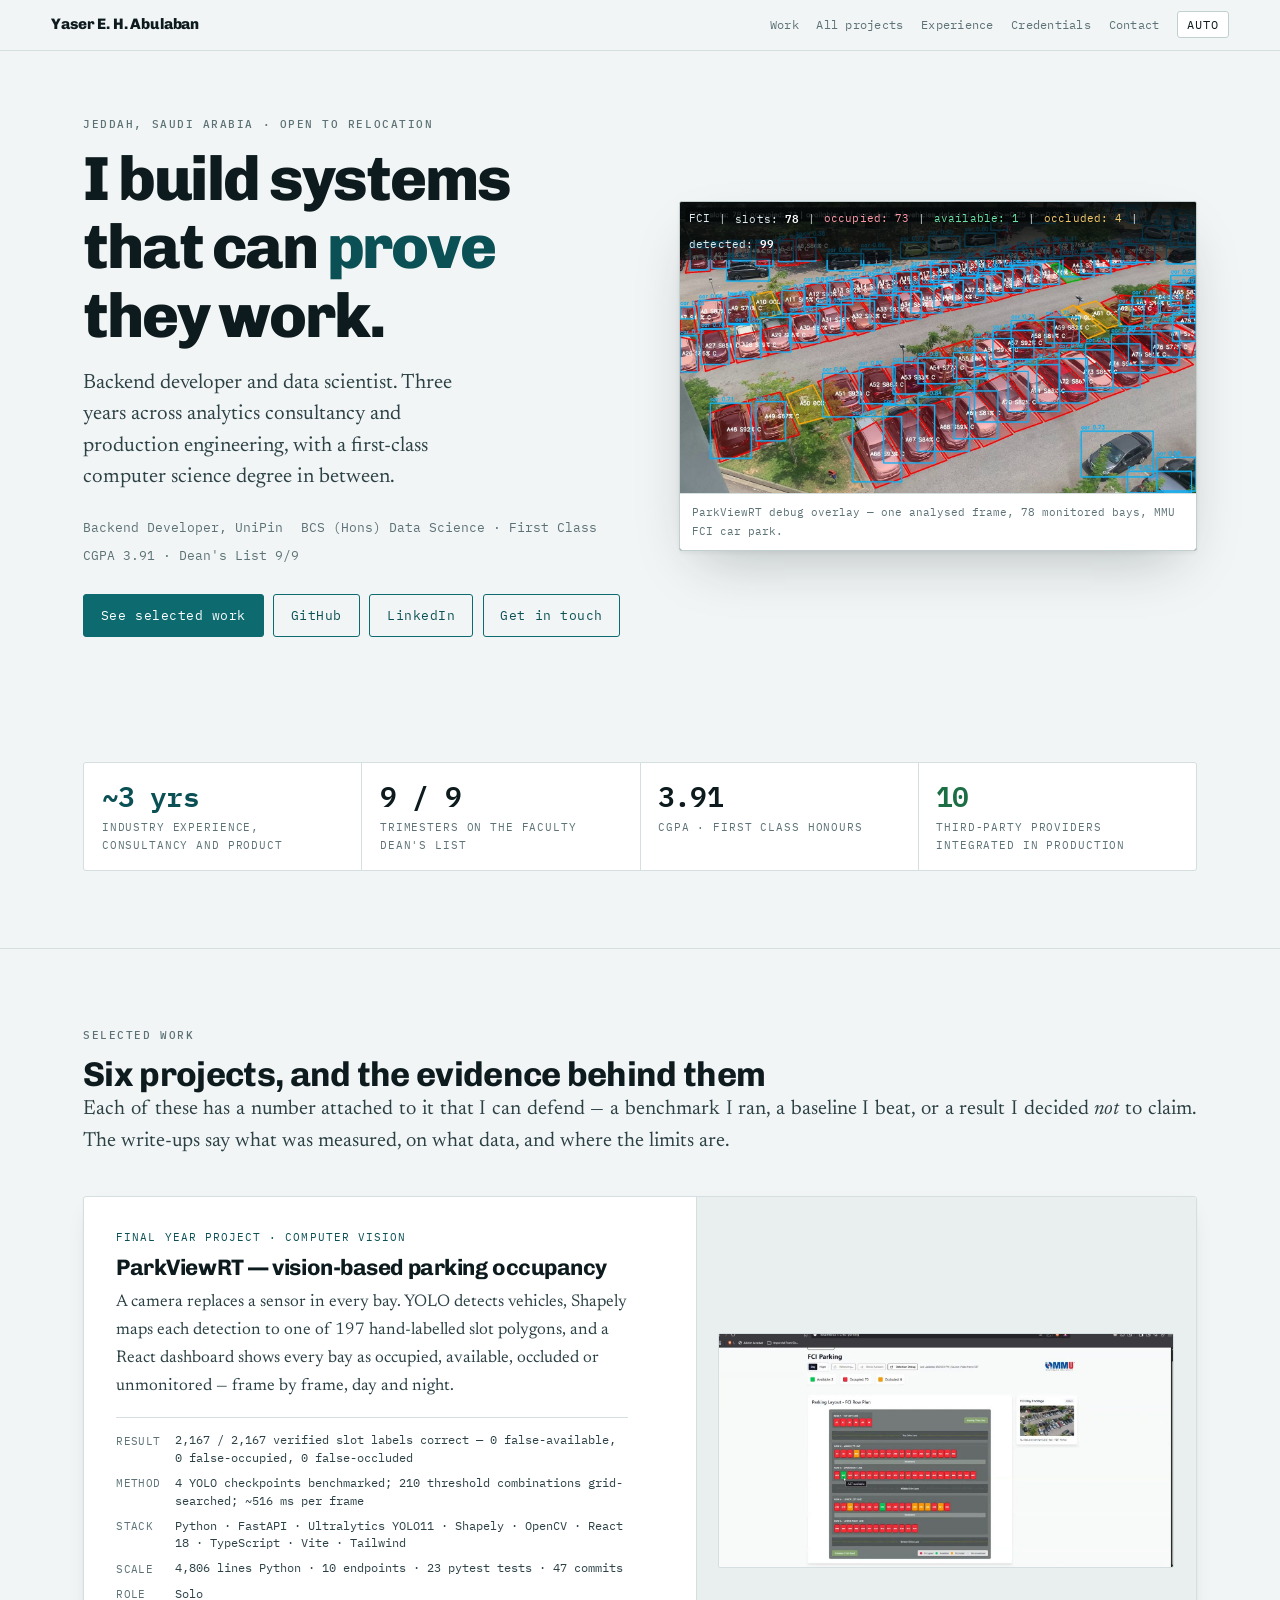
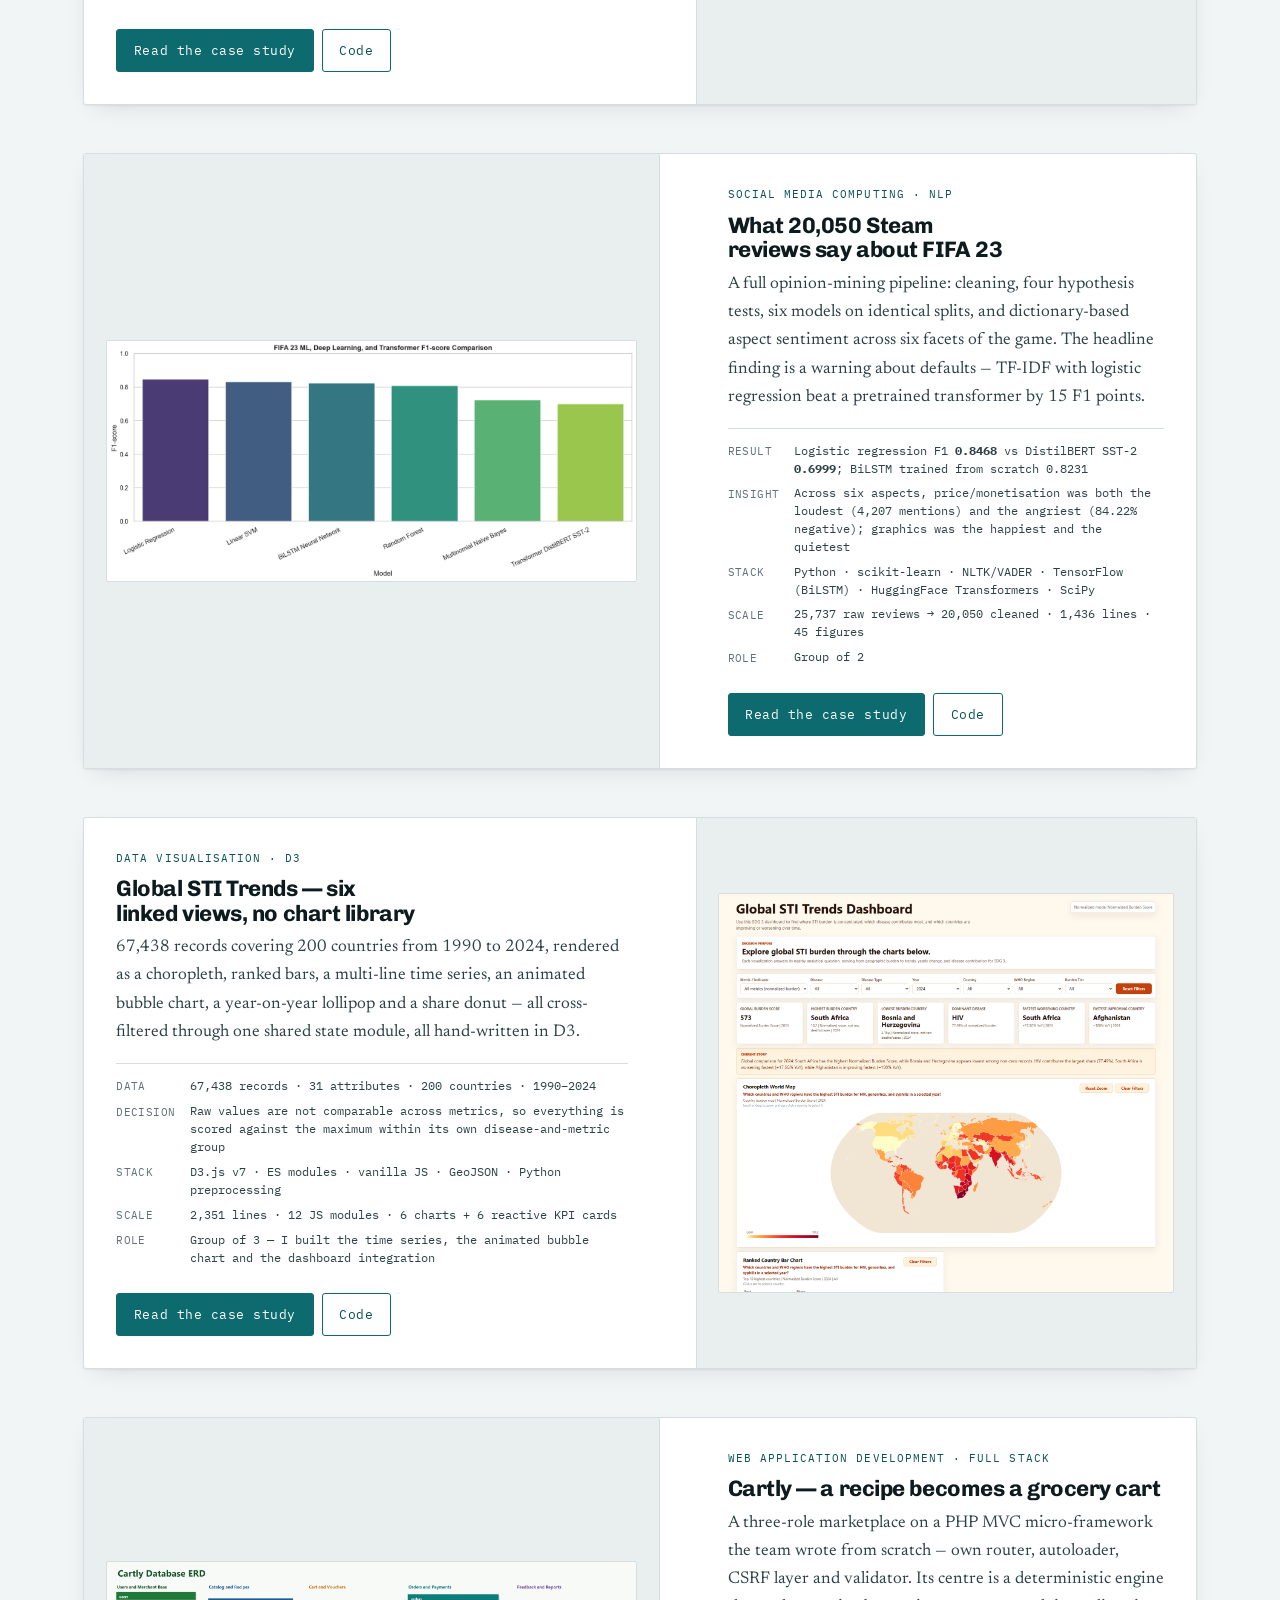
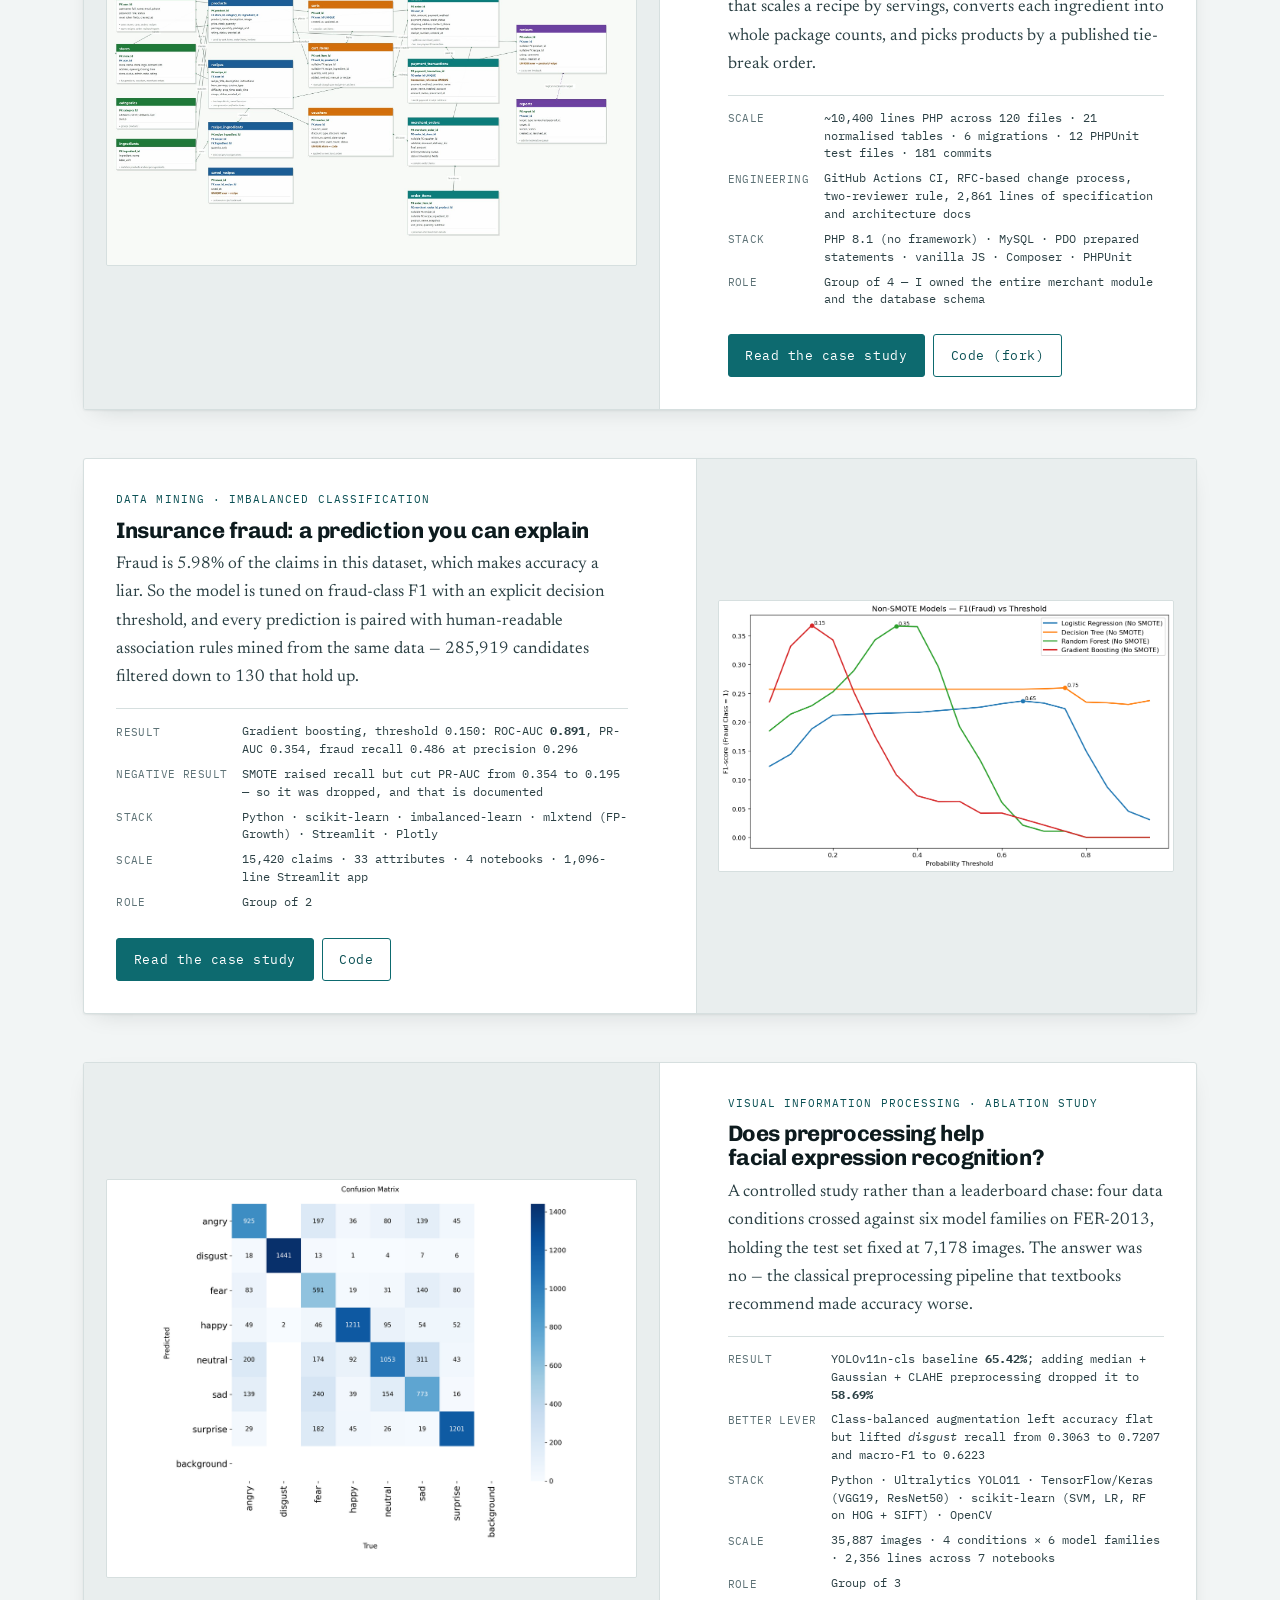
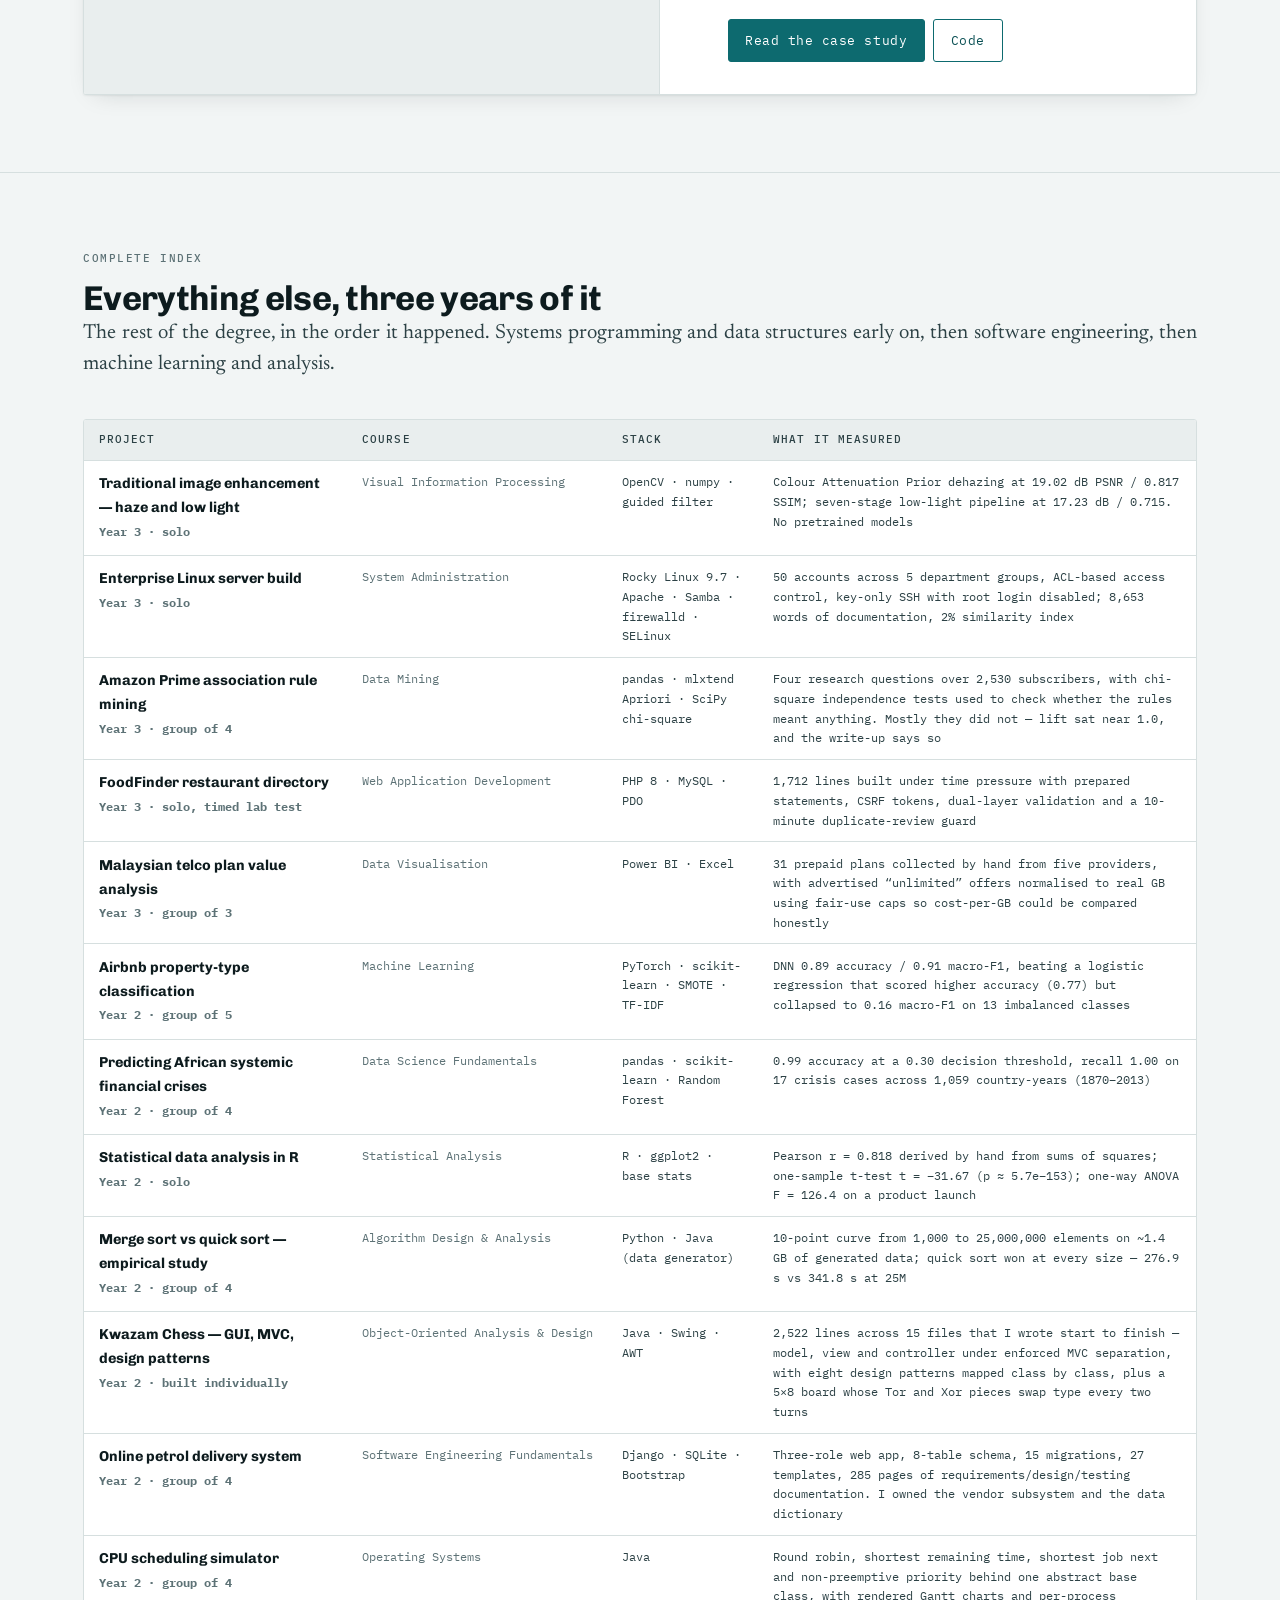
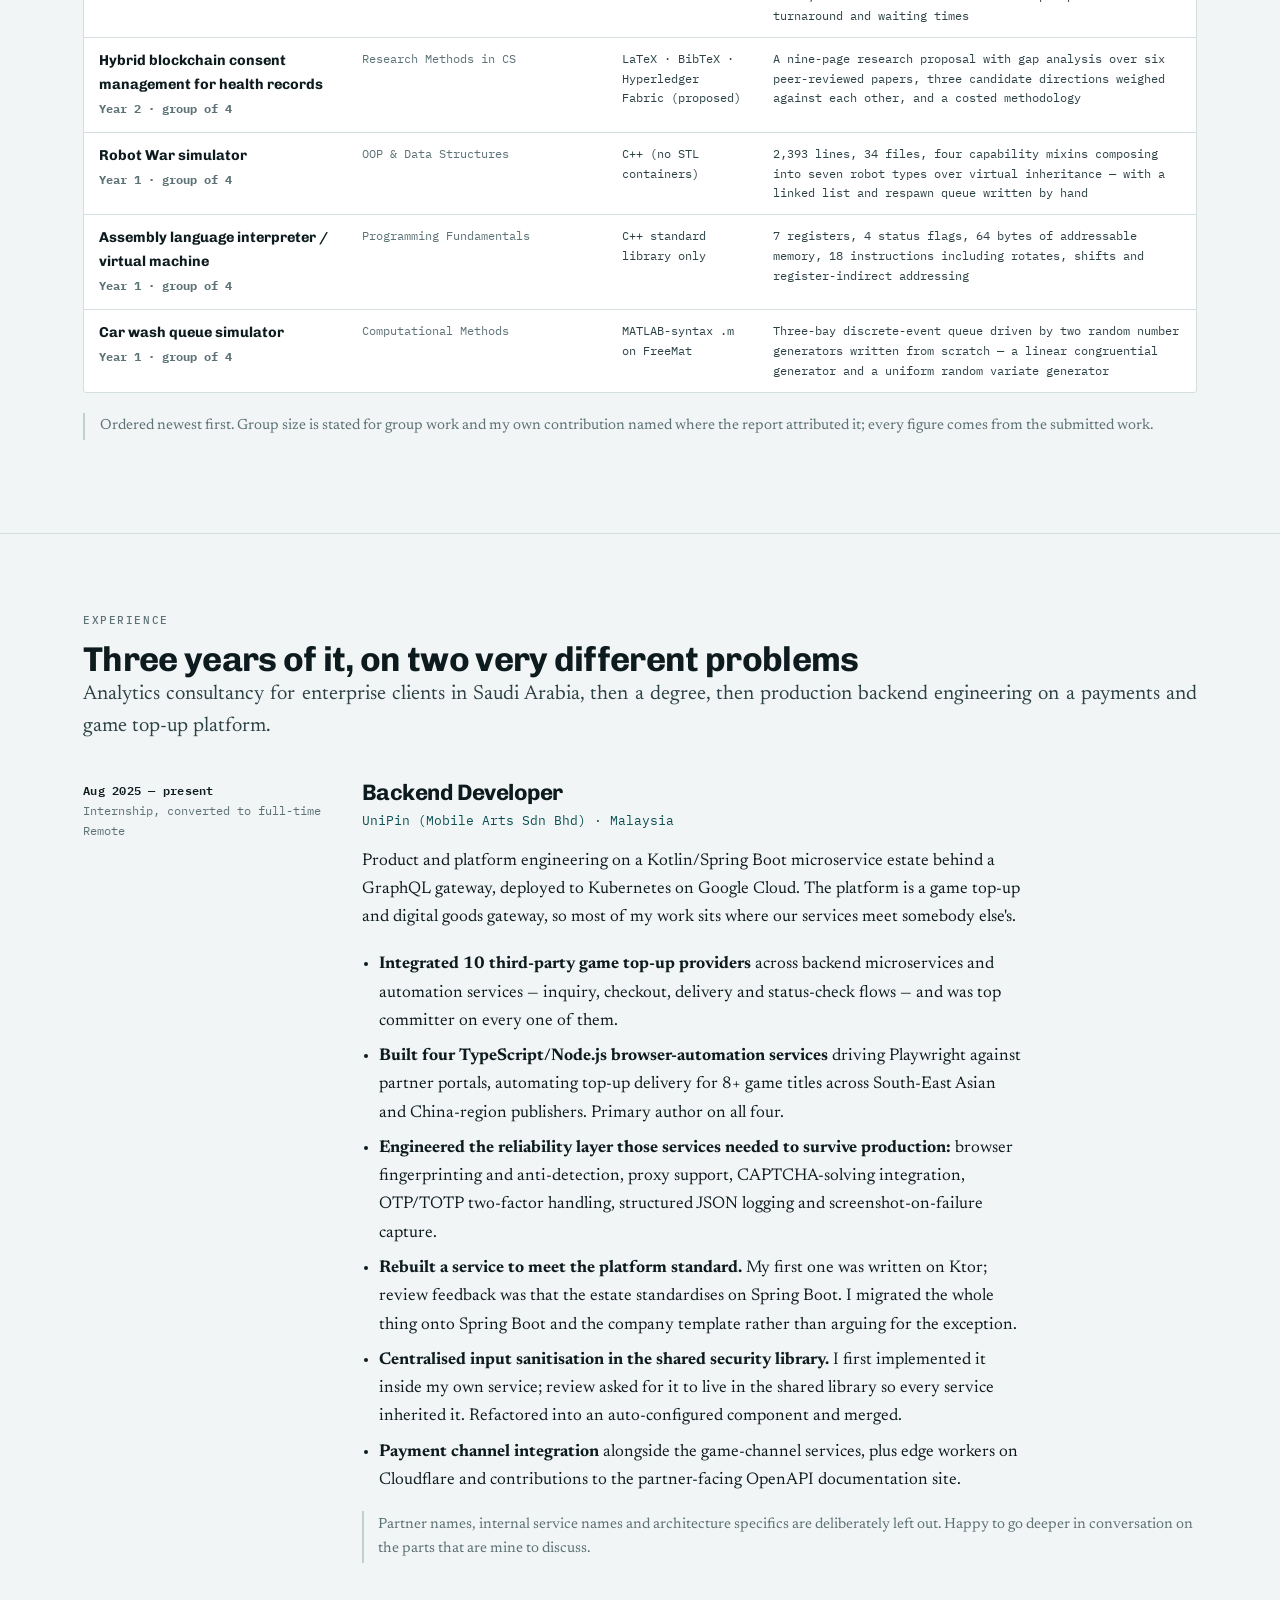
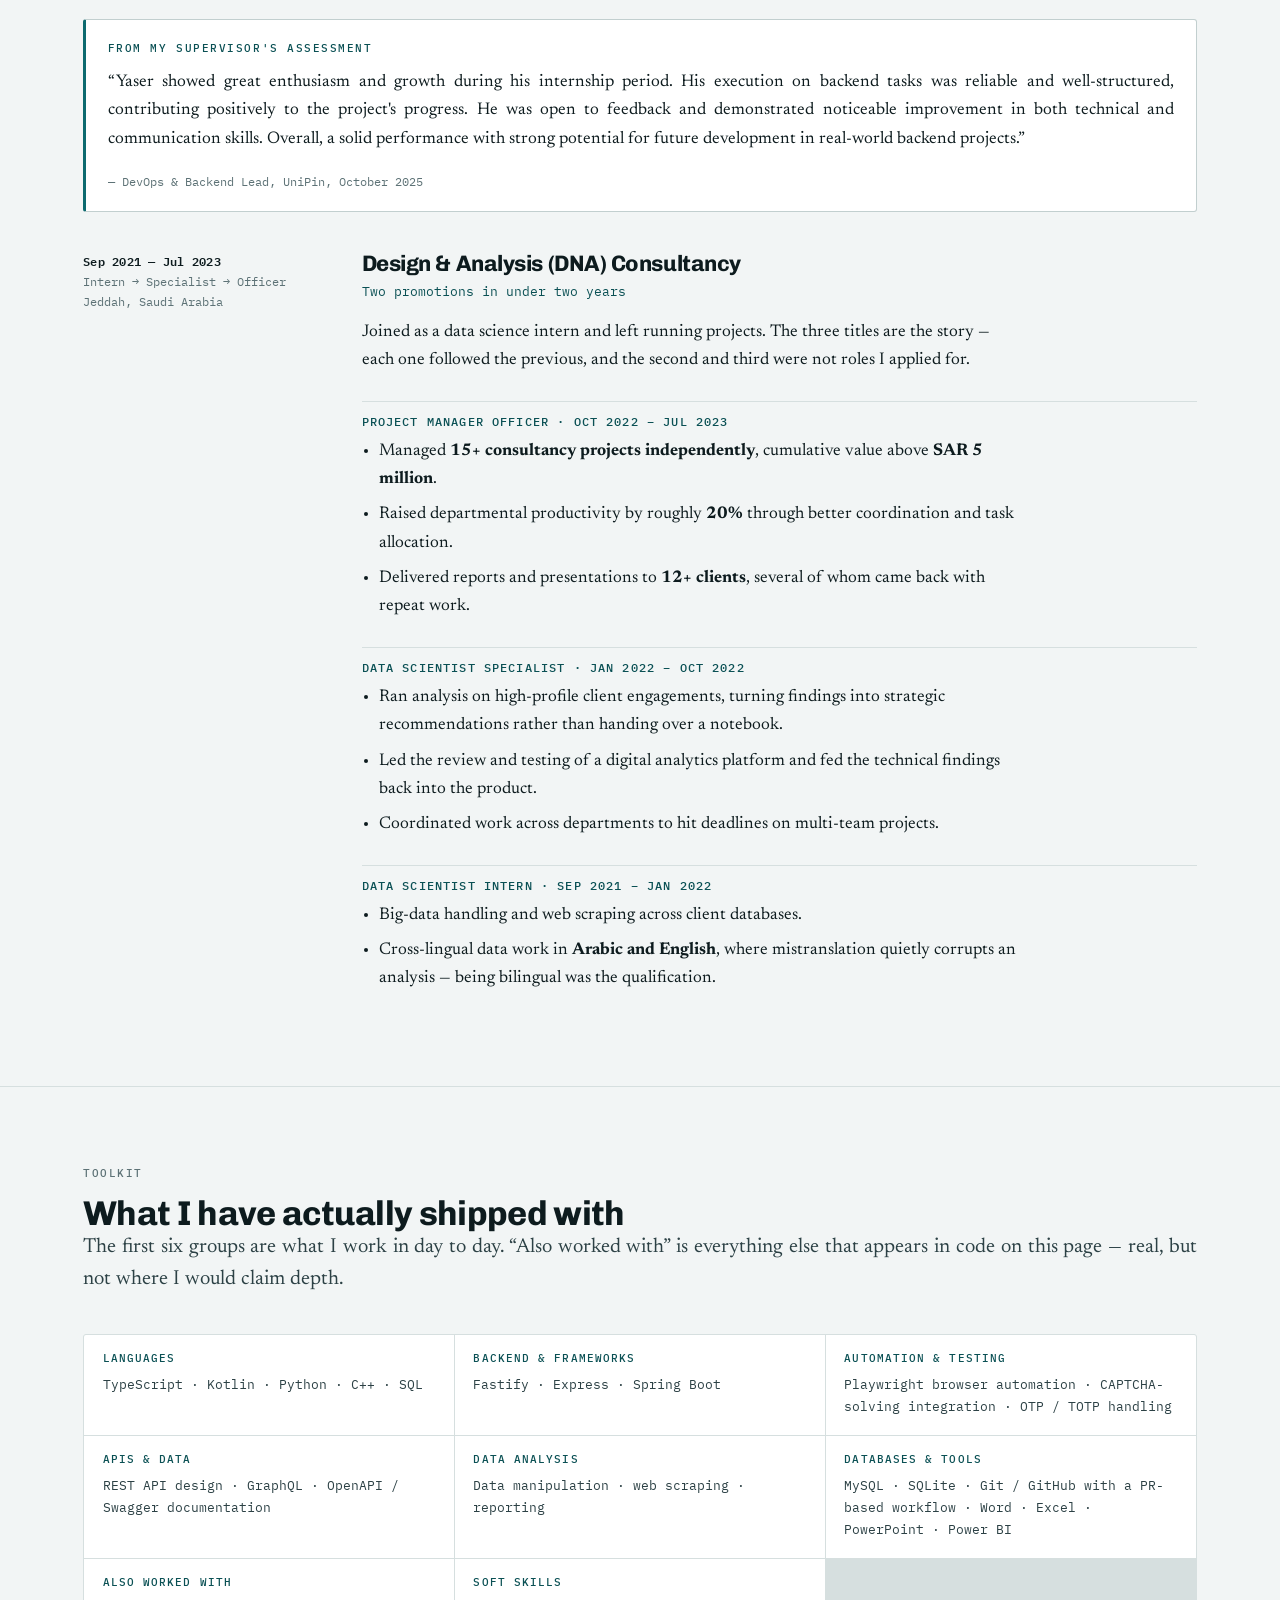
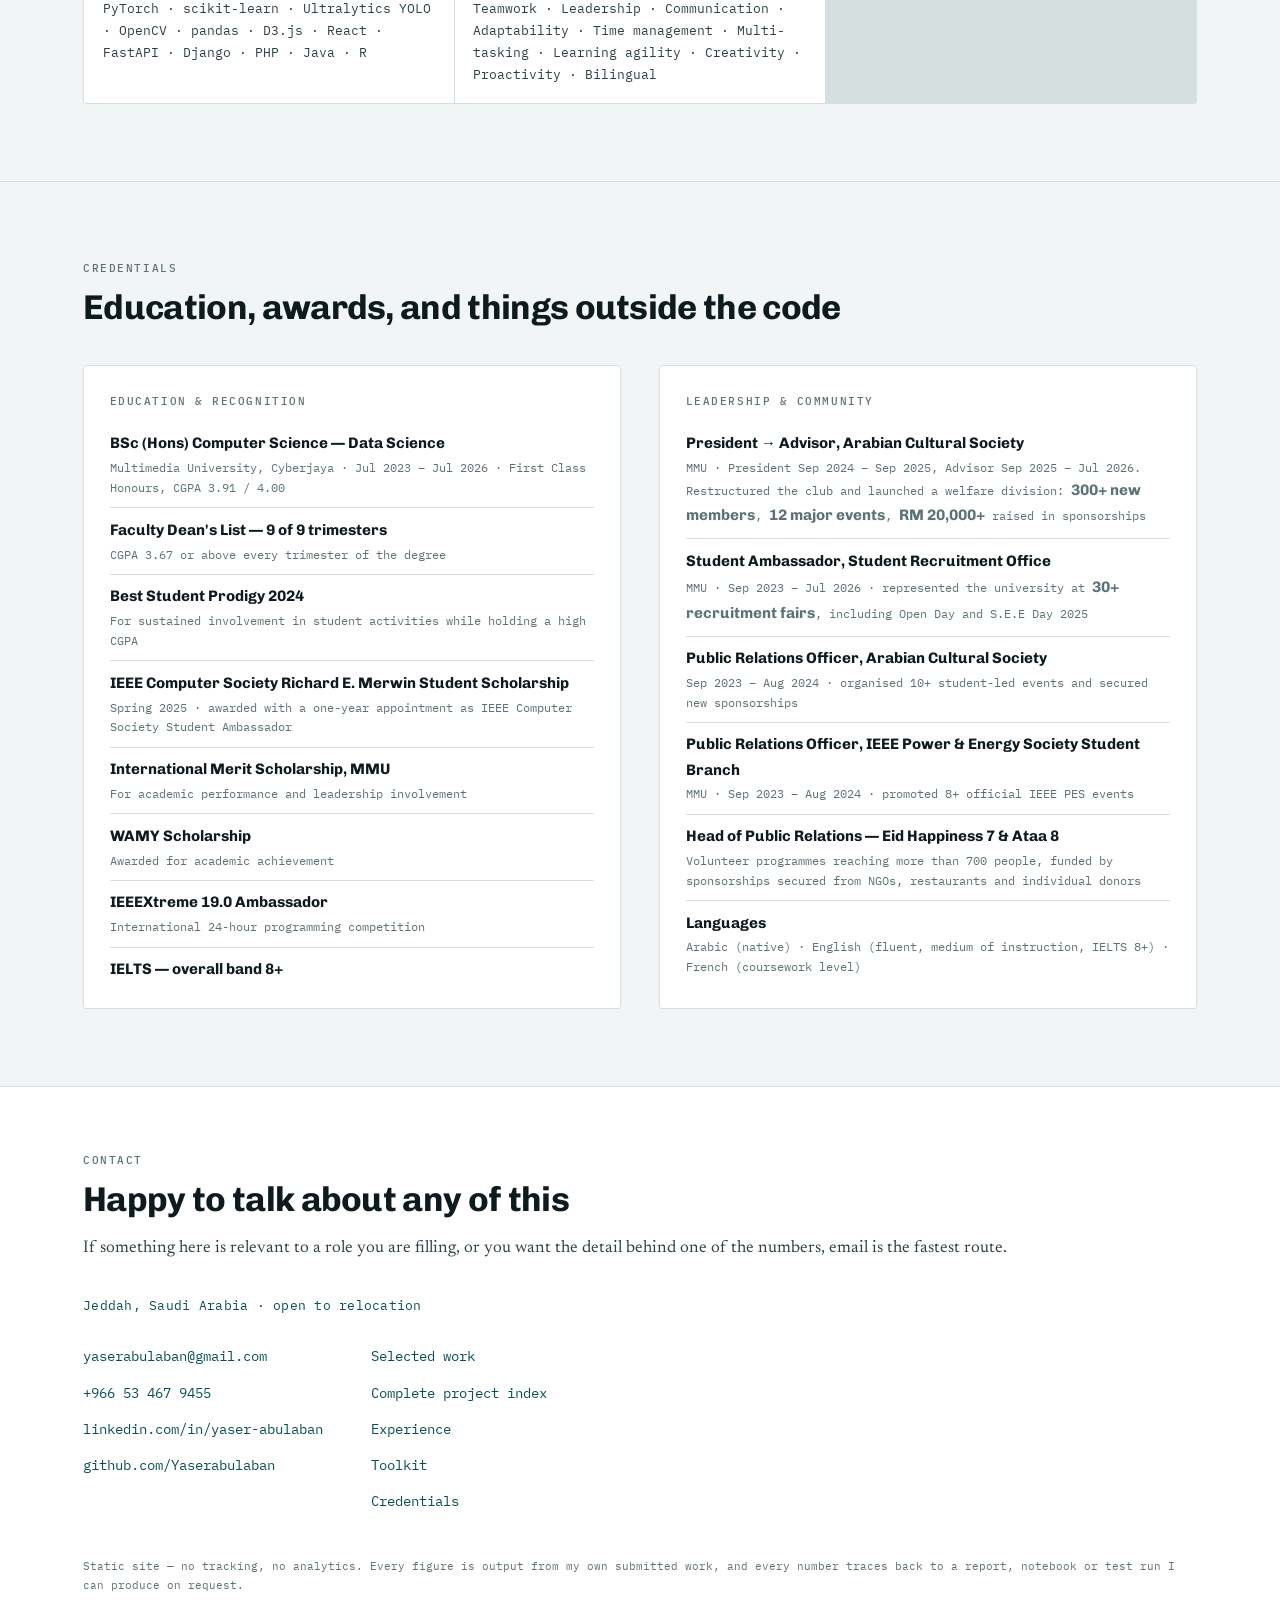
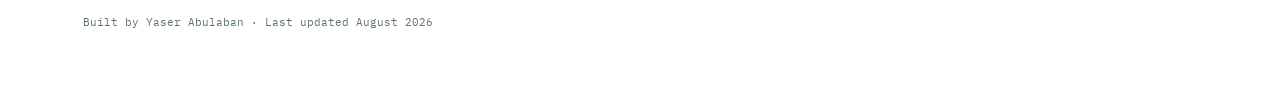
==== index.html @ 3f695a76 "Portfolio: selected work, six case studies, light and dark themes" ====
<!DOCTYPE html>
<html lang="en">
<head>
<meta charset="utf-8">
<meta name="viewport" content="width=device-width, initial-scale=1">
<title>Yaser Abulaban — Backend &amp; Data Science</title>
<meta name="description" content="Backend developer and data scientist. Three years across analytics consultancy and production engineering, plus a first-class computer science degree. Selected projects with measured results.">
<meta property="og:title" content="Yaser Abulaban — Backend &amp; Data Science">
<meta property="og:description" content="Production backend engineering, computer vision, applied ML and data visualisation — with the numbers behind each result.">
<meta property="og:type" content="website">
<link rel="icon" href="assets/favicon.svg" type="image/svg+xml">
<link rel="preconnect" href="https://fonts.googleapis.com">
<link rel="preconnect" href="https://fonts.gstatic.com" crossorigin>
<link rel="stylesheet" href="https://fonts.googleapis.com/css2?family=Chivo:wght@400;700;800&family=IBM+Plex+Mono:wght@400;500;600&family=Newsreader:opsz,wght@6..72,400;6..72,500;6..72,600&display=swap">
<link rel="stylesheet" href="assets/css/site.css">
<script src="assets/js/site.js"></script>
</head>
<body>
<a class="skip" href="#main">Skip to content</a>

<header class="topbar">
  <a class="topbar__name" href="./">Yaser E. H. Abulaban</a>
  <nav>
    <a href="#work">Work</a>
    <a href="#index" class="opt">All projects</a>
    <a href="#experience">Experience</a>
    <a href="#credentials" class="opt">Credentials</a>
    <a href="#contact">Contact</a>
    <button class="themetoggle" type="button">Auto</button>
  </nav>
</header>

<main id="main">

<!-- ============================ HERO ============================ -->
<section class="hero">
  <div class="wrap">
    <div class="hero__grid">
      <div>
        <span class="eyebrow">Jeddah, Saudi Arabia · open to relocation</span>
        <h1>I build systems that can <span>prove</span> they work.</h1>
        <p class="hero__sub">Backend developer and data scientist. Three years across analytics consultancy and production engineering, with a first-class computer science degree in between.</p>
        <div class="hero__meta">
          <span>Backend Developer, UniPin</span>
          <span>BCS (Hons) Data Science · First Class</span>
          <span>CGPA 3.91 · Dean's List 9/9</span>
        </div>
        <div class="hero__cta">
          <a class="btn btn--solid" href="#work">See selected work</a>
          <a class="btn" href="https://github.com/Yaserabulaban" rel="noopener">GitHub</a>
          <a class="btn" href="https://www.linkedin.com/in/yaser-abulaban-82b199236/" rel="noopener">LinkedIn</a>
          <a class="btn" href="#contact">Get in touch</a>
        </div>
      </div>

      <figure class="hudshot">
        <div class="hudbar" aria-hidden="true">
          <span>FCI</span><span>|</span>
          <span>slots: <b>78</b></span><span>|</span>
          <span class="no">occupied: 73</span><span>|</span>
          <span class="ok">available: 1</span><span>|</span>
          <span class="oc">occluded: 4</span><span>|</span>
          <span>detected: <b>99</b></span>
        </div>
        <img src="assets/img/parkviewrt-detect-day.jpg" width="1600" height="900"
             alt="Aerial parking-lot frame with 78 slot polygons and 99 detected vehicle boxes drawn over it, each bay coloured by occupancy status.">
        <figcaption>ParkViewRT debug overlay — one analysed frame, 78 monitored bays, MMU FCI car park.</figcaption>
      </figure>
    </div>
  </div>
</section>

<!-- ============================ STATS ============================ -->
<section class="band band--plain">
  <div class="wrap">
    <div class="stats">
      <div class="stat stat--accent">
        <span class="stat__n">~3 yrs</span>
        <span class="stat__l">Industry experience, consultancy and product</span>
      </div>
      <div class="stat">
        <span class="stat__n">9 / 9</span>
        <span class="stat__l">Trimesters on the faculty Dean's List</span>
      </div>
      <div class="stat">
        <span class="stat__n">3.91</span>
        <span class="stat__l">CGPA · First Class Honours</span>
      </div>
      <div class="stat stat--good">
        <span class="stat__n">10</span>
        <span class="stat__l">Third-party providers integrated in production</span>
      </div>
    </div>
  </div>
</section>

<!-- ============================ SELECTED WORK ============================ -->
<section class="band" id="work">
  <div class="wrap">
    <div class="band__head">
      <span class="eyebrow">Selected work</span>
      <h2>Six projects, and the evidence behind them</h2>
      <p class="lede">Each of these has a number attached to it that I can defend — a benchmark I ran, a baseline I beat, or a result I decided <em>not</em> to claim. The write-ups say what was measured, on what data, and where the limits are.</p>
    </div>

    <div class="records">

      <!-- 1 -->
      <article class="record">
        <div class="record__body">
          <span class="record__tag">Final year project · computer vision</span>
          <h3>ParkViewRT — vision-based parking occupancy</h3>
          <p class="record__thesis">A camera replaces a sensor in every bay. YOLO detects vehicles, Shapely maps each detection to one of 197 hand-labelled slot polygons, and a React dashboard shows every bay as occupied, available, occluded or unmonitored — frame by frame, day and night.</p>
          <dl class="record__facts">
            <dt>Result</dt><dd>2,167 / 2,167 verified slot labels correct — 0 false-available, 0 false-occupied, 0 false-occluded</dd>
            <dt>Method</dt><dd>4 YOLO checkpoints benchmarked; 210 threshold combinations grid-searched; ~516 ms per frame</dd>
            <dt>Stack</dt><dd>Python · FastAPI · Ultralytics YOLO11 · Shapely · OpenCV · React 18 · TypeScript · Vite · Tailwind</dd>
            <dt>Scale</dt><dd>4,806 lines Python · 10 endpoints · 23 pytest tests · 47 commits</dd>
            <dt>Role</dt><dd>Solo</dd>
          </dl>
          <div class="record__foot">
            <a class="btn btn--solid" href="work/parkviewrt.html">Read the case study</a>
            <a class="btn" href="https://github.com/Yaserabulaban/parkviewrt" rel="noopener">Code</a>
          </div>
        </div>
        <div class="record__fig">
          <img src="assets/img/parkviewrt-ui-fci-day.jpg" width="1500" height="771" loading="lazy"
               alt="The ParkViewRT dashboard showing the FCI parking layout with rows of bays coloured red, green and amber.">
        </div>
      </article>

      <!-- 2 -->
      <article class="record record--flip">
        <div class="record__body">
          <span class="record__tag">Social media computing · NLP</span>
          <h3>What 20,050 Steam reviews say about FIFA 23</h3>
          <p class="record__thesis">A full opinion-mining pipeline: cleaning, four hypothesis tests, six models on identical splits, and dictionary-based aspect sentiment across six facets of the game. The headline finding is a warning about defaults — TF-IDF with logistic regression beat a pretrained transformer by 15 F1 points.</p>
          <dl class="record__facts">
            <dt>Result</dt><dd>Logistic regression F1 <strong>0.8468</strong> vs DistilBERT SST-2 <strong>0.6999</strong>; BiLSTM trained from scratch 0.8231</dd>
            <dt>Insight</dt><dd>Across six aspects, price/monetisation was both the loudest (4,207 mentions) and the angriest (84.22% negative); graphics was the happiest and the quietest</dd>
            <dt>Stack</dt><dd>Python · scikit-learn · NLTK/VADER · TensorFlow (BiLSTM) · HuggingFace Transformers · SciPy</dd>
            <dt>Scale</dt><dd>25,737 raw reviews → 20,050 cleaned · 1,436 lines · 45 figures</dd>
            <dt>Role</dt><dd>Group of 2</dd>
          </dl>
          <div class="record__foot">
            <a class="btn btn--solid" href="work/fifa-sentiment.html">Read the case study</a>
            <a class="btn" href="https://github.com/Yaserabulaban/fifa23-review-sentiment" rel="noopener">Code</a>
          </div>
        </div>
        <div class="record__fig">
          <img src="assets/img/fifa-model-f1.png" width="1400" height="635" loading="lazy"
               alt="Bar chart of F1 scores by model, with logistic regression highest and the DistilBERT transformer lowest.">
        </div>
      </article>

      <!-- 3 -->
      <article class="record">
        <div class="record__body">
          <span class="record__tag">Data visualisation · D3</span>
          <h3>Global STI Trends — six linked views, no chart library</h3>
          <p class="record__thesis">67,438 records covering 200 countries from 1990 to 2024, rendered as a choropleth, ranked bars, a multi-line time series, an animated bubble chart, a year-on-year lollipop and a share donut — all cross-filtered through one shared state module, all hand-written in D3.</p>
          <dl class="record__facts">
            <dt>Data</dt><dd>67,438 records · 31 attributes · 200 countries · 1990–2024</dd>
            <dt>Decision</dt><dd>Raw values are not comparable across metrics, so everything is scored against the maximum within its own disease-and-metric group</dd>
            <dt>Stack</dt><dd>D3.js v7 · ES modules · vanilla JS · GeoJSON · Python preprocessing</dd>
            <dt>Scale</dt><dd>2,351 lines · 12 JS modules · 6 charts + 6 reactive KPI cards</dd>
            <dt>Role</dt><dd>Group of 3 — I built the time series, the animated bubble chart and the dashboard integration</dd>
          </dl>
          <div class="record__foot">
            <a class="btn btn--solid" href="work/sti-dashboard.html">Read the case study</a>
            <a class="btn" href="https://github.com/Yaserabulaban/sti-trends-dashboard" rel="noopener">Code</a>
          </div>
        </div>
        <div class="record__fig">
          <img src="assets/img/sti-dashboard.png" width="1500" height="1313" loading="lazy"
               alt="The Global STI Trends dashboard: filter row, six KPI cards, and a world choropleth map coloured from yellow to deep red.">
        </div>
      </article>

      <!-- 4 -->
      <article class="record record--flip">
        <div class="record__body">
          <span class="record__tag">Web application development · full stack</span>
          <h3>Cartly — a recipe becomes a grocery cart</h3>
          <p class="record__thesis">A three-role marketplace on a PHP MVC micro-framework the team wrote from scratch — own router, autoloader, CSRF layer and validator. Its centre is a deterministic engine that scales a recipe by servings, converts each ingredient into whole package counts, and picks products by a published tie-break order.</p>
          <dl class="record__facts">
            <dt>Scale</dt><dd>~10,400 lines PHP across 120 files · 21 normalised tables · 6 migrations · 12 PHPUnit test files · 181 commits</dd>
            <dt>Engineering</dt><dd>GitHub Actions CI, RFC-based change process, two-reviewer rule, 2,861 lines of specification and architecture docs</dd>
            <dt>Stack</dt><dd>PHP 8.1 (no framework) · MySQL · PDO prepared statements · vanilla JS · Composer · PHPUnit</dd>
            <dt>Role</dt><dd>Group of 4 — I owned the entire merchant module and the database schema</dd>
          </dl>
          <div class="record__foot">
            <a class="btn btn--solid" href="work/cartly.html">Read the case study</a>
            <a class="btn" href="https://github.com/Yaserabulaban/Cartly-Recipe-to-Cart-Marketplace" rel="noopener">Code (fork)</a>
          </div>
        </div>
        <div class="record__fig">
          <img src="assets/img/cartly-erd.jpg" width="1800" height="1029" loading="lazy"
               alt="The Cartly entity-relationship diagram: 21 tables grouped into users, catalogue, cart, orders and reports.">
        </div>
      </article>

      <!-- 5 -->
      <article class="record">
        <div class="record__body">
          <span class="record__tag">Data mining · imbalanced classification</span>
          <h3>Insurance fraud: a prediction you can explain</h3>
          <p class="record__thesis">Fraud is 5.98% of the claims in this dataset, which makes accuracy a liar. So the model is tuned on fraud-class F1 with an explicit decision threshold, and every prediction is paired with human-readable association rules mined from the same data — 285,919 candidates filtered down to 130 that hold up.</p>
          <dl class="record__facts">
            <dt>Result</dt><dd>Gradient boosting, threshold 0.150: ROC-AUC <strong>0.891</strong>, PR-AUC 0.354, fraud recall 0.486 at precision 0.296</dd>
            <dt>Negative result</dt><dd>SMOTE raised recall but cut PR-AUC from 0.354 to 0.195 — so it was dropped, and that is documented</dd>
            <dt>Stack</dt><dd>Python · scikit-learn · imbalanced-learn · mlxtend (FP-Growth) · Streamlit · Plotly</dd>
            <dt>Scale</dt><dd>15,420 claims · 33 attributes · 4 notebooks · 1,096-line Streamlit app</dd>
            <dt>Role</dt><dd>Group of 2</dd>
          </dl>
          <div class="record__foot">
            <a class="btn btn--solid" href="work/fraud-detection.html">Read the case study</a>
            <a class="btn" href="https://github.com/Yaserabulaban/insurance-fraud-detection" rel="noopener">Code</a>
          </div>
        </div>
        <div class="record__fig">
          <img src="assets/img/fraud-threshold.png" width="1188" height="707" loading="lazy"
               alt="Line chart of fraud-class F1 score against probability threshold for four models, each peaking at a different threshold.">
        </div>
      </article>

      <!-- 6 -->
      <article class="record record--flip">
        <div class="record__body">
          <span class="record__tag">Visual information processing · ablation study</span>
          <h3>Does preprocessing help facial expression recognition?</h3>
          <p class="record__thesis">A controlled study rather than a leaderboard chase: four data conditions crossed against six model families on FER-2013, holding the test set fixed at 7,178 images. The answer was no — the classical preprocessing pipeline that textbooks recommend made accuracy worse.</p>
          <dl class="record__facts">
            <dt>Result</dt><dd>YOLOv11n-cls baseline <strong>65.42%</strong>; adding median + Gaussian + CLAHE preprocessing dropped it to <strong>58.69%</strong></dd>
            <dt>Better lever</dt><dd>Class-balanced augmentation left accuracy flat but lifted <em>disgust</em> recall from 0.3063 to 0.7207 and macro-F1 to 0.6223</dd>
            <dt>Stack</dt><dd>Python · Ultralytics YOLO11 · TensorFlow/Keras (VGG19, ResNet50) · scikit-learn (SVM, LR, RF on HOG + SIFT) · OpenCV</dd>
            <dt>Scale</dt><dd>35,887 images · 4 conditions × 6 model families · 2,356 lines across 7 notebooks</dd>
            <dt>Role</dt><dd>Group of 3</dd>
          </dl>
          <div class="record__foot">
            <a class="btn btn--solid" href="work/fer-study.html">Read the case study</a>
            <a class="btn" href="https://github.com/Yaserabulaban/fer-preprocessing-study" rel="noopener">Code</a>
          </div>
        </div>
        <div class="record__fig">
          <img src="assets/img/fer-confusion-balanced.png" width="1200" height="900" loading="lazy"
               alt="Normalised confusion matrix for seven facial expression classes after class-balanced augmentation.">
        </div>
      </article>

    </div>
  </div>
</section>

<!-- ============================ FULL INDEX ============================ -->
<section class="band" id="index">
  <div class="wrap">
    <div class="band__head">
      <span class="eyebrow">Complete index</span>
      <h2>Everything else, three years of it</h2>
      <p class="lede">The rest of the degree, in the order it happened. Systems programming and data structures early on, then software engineering, then machine learning and analysis.</p>
    </div>

    <div class="tablewrap">
      <table class="index">
        <thead>
          <tr>
            <th scope="col">Project</th>
            <th scope="col">Course</th>
            <th scope="col">Stack</th>
            <th scope="col">What it measured</th>
          </tr>
        </thead>
        <tbody>
          <tr>
            <td class="t">Traditional image enhancement — haze and low light<br><span class="c">Year 3 · solo</span></td>
            <td class="c">Visual Information Processing</td>
            <td class="s">OpenCV · numpy · guided filter</td>
            <td class="m">Colour Attenuation Prior dehazing at 19.02 dB PSNR / 0.817 SSIM; seven-stage low-light pipeline at 17.23 dB / 0.715. No pretrained models</td>
          </tr>
          <tr>
            <td class="t">Enterprise Linux server build<br><span class="c">Year 3 · solo</span></td>
            <td class="c">System Administration</td>
            <td class="s">Rocky Linux 9.7 · Apache · Samba · firewalld · SELinux</td>
            <td class="m">50 accounts across 5 department groups, ACL-based access control, key-only SSH with root login disabled; 8,653 words of documentation, 2% similarity index</td>
          </tr>
          <tr>
            <td class="t">Amazon Prime association rule mining<br><span class="c">Year 3 · group of 4</span></td>
            <td class="c">Data Mining</td>
            <td class="s">pandas · mlxtend Apriori · SciPy chi-square</td>
            <td class="m">Four research questions over 2,530 subscribers, with chi-square independence tests used to check whether the rules meant anything. Mostly they did not — lift sat near 1.0, and the write-up says so</td>
          </tr>
          <tr>
            <td class="t">FoodFinder restaurant directory<br><span class="c">Year 3 · solo, timed lab test</span></td>
            <td class="c">Web Application Development</td>
            <td class="s">PHP 8 · MySQL · PDO</td>
            <td class="m">1,712 lines built under time pressure with prepared statements, CSRF tokens, dual-layer validation and a 10-minute duplicate-review guard</td>
          </tr>
          <tr>
            <td class="t">Malaysian telco plan value analysis<br><span class="c">Year 3 · group of 3</span></td>
            <td class="c">Data Visualisation</td>
            <td class="s">Power BI · Excel</td>
            <td class="m">31 prepaid plans collected by hand from five providers, with advertised &ldquo;unlimited&rdquo; offers normalised to real GB using fair-use caps so cost-per-GB could be compared honestly</td>
          </tr>
          <tr>
            <td class="t">Airbnb property-type classification<br><span class="c">Year 2 · group of 5</span></td>
            <td class="c">Machine Learning</td>
            <td class="s">PyTorch · scikit-learn · SMOTE · TF-IDF</td>
            <td class="m">DNN 0.89 accuracy / 0.91 macro-F1, beating a logistic regression that scored higher accuracy (0.77) but collapsed to 0.16 macro-F1 on 13 imbalanced classes</td>
          </tr>
          <tr>
            <td class="t">Predicting African systemic financial crises<br><span class="c">Year 2 · group of 4</span></td>
            <td class="c">Data Science Fundamentals</td>
            <td class="s">pandas · scikit-learn · Random Forest</td>
            <td class="m">0.99 accuracy at a 0.30 decision threshold, recall 1.00 on 17 crisis cases across 1,059 country-years (1870–2013)</td>
          </tr>
          <tr>
            <td class="t">Statistical data analysis in R<br><span class="c">Year 2 · solo</span></td>
            <td class="c">Statistical Analysis</td>
            <td class="s">R · ggplot2 · base stats</td>
            <td class="m">Pearson r = 0.818 derived by hand from sums of squares; one-sample t-test t = −31.67 (p ≈ 5.7e−153); one-way ANOVA F = 126.4 on a product launch</td>
          </tr>
          <tr>
            <td class="t">Merge sort vs quick sort — empirical study<br><span class="c">Year 2 · group of 4</span></td>
            <td class="c">Algorithm Design &amp; Analysis</td>
            <td class="s">Python · Java (data generator)</td>
            <td class="m">10-point curve from 1,000 to 25,000,000 elements on ~1.4 GB of generated data; quick sort won at every size — 276.9 s vs 341.8 s at 25M</td>
          </tr>
          <tr>
            <td class="t">Kwazam Chess — GUI, MVC, design patterns<br><span class="c">Year 2 · built individually</span></td>
            <td class="c">Object-Oriented Analysis &amp; Design</td>
            <td class="s">Java · Swing · AWT</td>
            <td class="m">2,522 lines across 15 files that I wrote start to finish — model, view and controller under enforced MVC separation, with eight design patterns mapped class by class, plus a 5×8 board whose Tor and Xor pieces swap type every two turns</td>
          </tr>
          <tr>
            <td class="t">Online petrol delivery system<br><span class="c">Year 2 · group of 4</span></td>
            <td class="c">Software Engineering Fundamentals</td>
            <td class="s">Django · SQLite · Bootstrap</td>
            <td class="m">Three-role web app, 8-table schema, 15 migrations, 27 templates, 285 pages of requirements/design/testing documentation. I owned the vendor subsystem and the data dictionary</td>
          </tr>
          <tr>
            <td class="t">CPU scheduling simulator<br><span class="c">Year 2 · group of 4</span></td>
            <td class="c">Operating Systems</td>
            <td class="s">Java</td>
            <td class="m">Round robin, shortest remaining time, shortest job next and non-preemptive priority behind one abstract base class, with rendered Gantt charts and per-process turnaround and waiting times</td>
          </tr>
          <tr>
            <td class="t">Hybrid blockchain consent management for health records<br><span class="c">Year 2 · group of 4</span></td>
            <td class="c">Research Methods in CS</td>
            <td class="s">LaTeX · BibTeX · Hyperledger Fabric (proposed)</td>
            <td class="m">A nine-page research proposal with gap analysis over six peer-reviewed papers, three candidate directions weighed against each other, and a costed methodology</td>
          </tr>
          <tr>
            <td class="t">Robot War simulator<br><span class="c">Year 1 · group of 4</span></td>
            <td class="c">OOP &amp; Data Structures</td>
            <td class="s">C++ (no STL containers)</td>
            <td class="m">2,393 lines, 34 files, four capability mixins composing into seven robot types over virtual inheritance — with a linked list and respawn queue written by hand</td>
          </tr>
          <tr>
            <td class="t">Assembly language interpreter / virtual machine<br><span class="c">Year 1 · group of 4</span></td>
            <td class="c">Programming Fundamentals</td>
            <td class="s">C++ standard library only</td>
            <td class="m">7 registers, 4 status flags, 64 bytes of addressable memory, 18 instructions including rotates, shifts and register-indirect addressing</td>
          </tr>
          <tr>
            <td class="t">Car wash queue simulator<br><span class="c">Year 1 · group of 4</span></td>
            <td class="c">Computational Methods</td>
            <td class="s">MATLAB-syntax .m on FreeMat</td>
            <td class="m">Three-bay discrete-event queue driven by two random number generators written from scratch — a linear congruential generator and a uniform random variate generator</td>
          </tr>
        </tbody>
      </table>
    </div>
    <p class="note" style="margin-top:1.25rem;">Ordered newest first. Group size is stated for group work and my own contribution named where the report attributed it; every figure comes from the submitted work.</p>
  </div>
</section>

<!-- ============================ EXPERIENCE ============================ -->
<section class="band" id="experience">
  <div class="wrap">
    <div class="band__head">
      <span class="eyebrow">Experience</span>
      <h2>Three years of it, on two very different problems</h2>
      <p class="lede">Analytics consultancy for enterprise clients in Saudi Arabia, then a degree, then production backend engineering on a payments and game top-up platform.</p>
    </div>

    <div class="role">
      <div class="role__when">
        <strong>Aug 2025 — present</strong>
        Internship, converted to full-time<br>
        Remote
      </div>
      <div>
        <h3>Backend Developer</h3>
        <p class="role__org">UniPin (Mobile Arts Sdn Bhd) · Malaysia</p>
        <p>Product and platform engineering on a Kotlin/Spring Boot microservice estate behind a GraphQL gateway, deployed to Kubernetes on Google Cloud. The platform is a game top-up and digital goods gateway, so most of my work sits where our services meet somebody else's.</p>
        <ul>
          <li><strong>Integrated 10 third-party game top-up providers</strong> across backend microservices and automation services — inquiry, checkout, delivery and status-check flows — and was top committer on every one of them.</li>
          <li><strong>Built four TypeScript/Node.js browser-automation services</strong> driving Playwright against partner portals, automating top-up delivery for 8+ game titles across South-East Asian and China-region publishers. Primary author on all four.</li>
          <li><strong>Engineered the reliability layer those services needed to survive production:</strong> browser fingerprinting and anti-detection, proxy support, CAPTCHA-solving integration, OTP/TOTP two-factor handling, structured JSON logging and screenshot-on-failure capture.</li>
          <li><strong>Rebuilt a service to meet the platform standard.</strong> My first one was written on Ktor; review feedback was that the estate standardises on Spring Boot. I migrated the whole thing onto Spring Boot and the company template rather than arguing for the exception.</li>
          <li><strong>Centralised input sanitisation in the shared security library.</strong> I first implemented it inside my own service; review asked for it to live in the shared library so every service inherited it. Refactored into an auto-configured component and merged.</li>
          <li><strong>Payment channel integration</strong> alongside the game-channel services, plus edge workers on Cloudflare and contributions to the partner-facing OpenAPI documentation site.</li>
        </ul>
        <p class="note">Partner names, internal service names and architecture specifics are deliberately left out. Happy to go deeper in conversation on the parts that are mine to discuss.</p>
      </div>
    </div>

    <div class="callout" style="margin:2.5rem 0;">
      <span class="eyebrow">From my supervisor's assessment</span>
      <p>&ldquo;Yaser showed great enthusiasm and growth during his internship period. His execution on backend tasks was reliable and well-structured, contributing positively to the project's progress. He was open to feedback and demonstrated noticeable improvement in both technical and communication skills. Overall, a solid performance with strong potential for future development in real-world backend projects.&rdquo;</p>
      <p class="mono" style="font-size:.75rem;color:var(--muted);margin:0;">— DevOps &amp; Backend Lead, UniPin, October 2025</p>
    </div>

    <div class="role">
      <div class="role__when">
        <strong>Sep 2021 — Jul 2023</strong>
        Intern &rarr; Specialist &rarr; Officer<br>
        Jeddah, Saudi Arabia
      </div>
      <div>
        <h3>Design &amp; Analysis (DNA) Consultancy</h3>
        <p class="role__org">Two promotions in under two years</p>
        <p>Joined as a data science intern and left running projects. The three titles are the story — each one followed the previous, and the second and third were not roles I applied for.</p>

        <h4 class="role__sub">Project Manager Officer · Oct 2022 – Jul 2023</h4>
        <ul>
          <li>Managed <strong>15+ consultancy projects independently</strong>, cumulative value above <strong>SAR 5 million</strong>.</li>
          <li>Raised departmental productivity by roughly <strong>20%</strong> through better coordination and task allocation.</li>
          <li>Delivered reports and presentations to <strong>12+ clients</strong>, several of whom came back with repeat work.</li>
        </ul>

        <h4 class="role__sub">Data Scientist Specialist · Jan 2022 – Oct 2022</h4>
        <ul>
          <li>Ran analysis on high-profile client engagements, turning findings into strategic recommendations rather than handing over a notebook.</li>
          <li>Led the review and testing of a digital analytics platform and fed the technical findings back into the product.</li>
          <li>Coordinated work across departments to hit deadlines on multi-team projects.</li>
        </ul>

        <h4 class="role__sub">Data Scientist Intern · Sep 2021 – Jan 2022</h4>
        <ul>
          <li>Big-data handling and web scraping across client databases.</li>
          <li>Cross-lingual data work in <strong>Arabic and English</strong>, where mistranslation quietly corrupts an analysis — being bilingual was the qualification.</li>
        </ul>
      </div>
    </div>
  </div>
</section>

<!-- ============================ SKILLS ============================ -->
<section class="band" id="skills">
  <div class="wrap">
    <div class="band__head">
      <span class="eyebrow">Toolkit</span>
      <h2>What I have actually shipped with</h2>
      <p class="lede">The first six groups are what I work in day to day. &ldquo;Also worked with&rdquo; is everything else that appears in code on this page — real, but not where I would claim depth.</p>
    </div>

    <div class="skills">
      <div class="skill">
        <h3>Languages</h3>
        <p>TypeScript · Kotlin · Python · C++ · SQL</p>
      </div>
      <div class="skill">
        <h3>Backend &amp; frameworks</h3>
        <p>Fastify · Express · Spring Boot</p>
      </div>
      <div class="skill">
        <h3>Automation &amp; testing</h3>
        <p>Playwright browser automation · CAPTCHA-solving integration · OTP / TOTP handling</p>
      </div>
      <div class="skill">
        <h3>APIs &amp; data</h3>
        <p>REST API design · GraphQL · OpenAPI / Swagger documentation</p>
      </div>
      <div class="skill">
        <h3>Data analysis</h3>
        <p>Data manipulation · web scraping · reporting</p>
      </div>
      <div class="skill">
        <h3>Databases &amp; tools</h3>
        <p>MySQL · SQLite · Git / GitHub with a PR-based workflow · Word · Excel · PowerPoint · Power BI</p>
      </div>
      <div class="skill">
        <h3>Also worked with</h3>
        <p>PyTorch · scikit-learn · Ultralytics YOLO · OpenCV · pandas · D3.js · React · FastAPI · Django · PHP · Java · R</p>
      </div>
      <div class="skill">
        <h3>Soft skills</h3>
        <p>Teamwork · Leadership · Communication · Adaptability · Time management · Multi-tasking · Learning agility · Creativity · Proactivity · Bilingual</p>
      </div>
    </div>
  </div>
  </div>
</section>

<!-- ============================ CREDENTIALS ============================ -->
<section class="band" id="credentials">
  <div class="wrap">
    <div class="band__head">
      <span class="eyebrow">Credentials</span>
      <h2>Education, awards, and things outside the code</h2>
    </div>

    <div class="creds">
      <div class="cred">
        <span class="eyebrow">Education &amp; recognition</span>
        <ul>
          <li>
            <strong>BSc (Hons) Computer Science — Data Science</strong>
            <span>Multimedia University, Cyberjaya · Jul 2023 – Jul 2026 · First Class Honours, CGPA 3.91 / 4.00</span>
          </li>
          <li>
            <strong>Faculty Dean's List — 9 of 9 trimesters</strong>
            <span>CGPA 3.67 or above every trimester of the degree</span>
          </li>
          <li>
            <strong>Best Student Prodigy 2024</strong>
            <span>For sustained involvement in student activities while holding a high CGPA</span>
          </li>
          <li>
            <strong>IEEE Computer Society Richard E. Merwin Student Scholarship</strong>
            <span>Spring 2025 · awarded with a one-year appointment as IEEE Computer Society Student Ambassador</span>
          </li>
          <li>
            <strong>International Merit Scholarship, MMU</strong>
            <span>For academic performance and leadership involvement</span>
          </li>
          <li>
            <strong>WAMY Scholarship</strong>
            <span>Awarded for academic achievement</span>
          </li>
          <li>
            <strong>IEEEXtreme 19.0 Ambassador</strong>
            <span>International 24-hour programming competition</span>
          </li>
          <li>
            <strong>IELTS — overall band 8+</strong>
          </li>
        </ul>
      </div>

      <div class="cred">
        <span class="eyebrow">Leadership &amp; community</span>
        <ul>
          <li>
            <strong>President &rarr; Advisor, Arabian Cultural Society</strong>
            <span>MMU · President Sep 2024 – Sep 2025, Advisor Sep 2025 – Jul 2026. Restructured the club and launched a welfare division: <strong>300+ new members</strong>, <strong>12 major events</strong>, <strong>RM 20,000+</strong> raised in sponsorships</span>
          </li>
          <li>
            <strong>Student Ambassador, Student Recruitment Office</strong>
            <span>MMU · Sep 2023 – Jul 2026 · represented the university at <strong>30+ recruitment fairs</strong>, including Open Day and S.E.E Day 2025</span>
          </li>
          <li>
            <strong>Public Relations Officer, Arabian Cultural Society</strong>
            <span>Sep 2023 – Aug 2024 · organised 10+ student-led events and secured new sponsorships</span>
          </li>
          <li>
            <strong>Public Relations Officer, IEEE Power &amp; Energy Society Student Branch</strong>
            <span>MMU · Sep 2023 – Aug 2024 · promoted 8+ official IEEE PES events</span>
          </li>
          <li>
            <strong>Head of Public Relations — Eid Happiness 7 &amp; Ataa 8</strong>
            <span>Volunteer programmes reaching more than 700 people, funded by sponsorships secured from NGOs, restaurants and individual donors</span>
          </li>
          <li>
            <strong>Languages</strong>
            <span>Arabic (native) · English (fluent, medium of instruction, IELTS 8+) · French (coursework level)</span>
          </li>
        </ul>
      </div>
    </div>
  </div>
</section>

</main>

<!-- ============================ FOOTER ============================ -->
<footer class="foot" id="contact">
  <div class="wrap">
    <span class="eyebrow">Contact</span>
    <h2 style="margin-bottom:1rem;">Happy to talk about any of this</h2>
    <p class="foot__intro">If something here is relevant to a role you are filling, or you want the detail behind one of the numbers, email is the fastest route.</p>
    <p class="foot__where">Jeddah, Saudi Arabia · open to relocation</p>
    <div class="foot__grid">
      <ul class="contactlist">
        <li><a href="mailto:yaserabulaban@gmail.com">yaserabulaban@gmail.com</a></li>
        <li><a href="tel:+966534679455">+966 53 467 9455</a></li>
        <li><a href="https://www.linkedin.com/in/yaser-abulaban-82b199236/" rel="noopener">linkedin.com/in/yaser-abulaban</a></li>
        <li><a href="https://github.com/Yaserabulaban" rel="noopener">github.com/Yaserabulaban</a></li>
      </ul>
      <ul class="contactlist">
        <li><a href="#work">Selected work</a></li>
        <li><a href="#index">Complete project index</a></li>
        <li><a href="#experience">Experience</a></li>
        <li><a href="#skills">Toolkit</a></li>
        <li><a href="#credentials">Credentials</a></li>
      </ul>
    </div>
    <p class="foot__fine">
      Static site — no tracking, no analytics. Every figure is output from my own submitted work, and every number traces back to a report, notebook or test run I can produce on request.<br><br>
      <span class="mono">Built by Yaser Abulaban · Last updated August 2026</span>
    </p>
  </div>
</footer>

</body>
</html>
---- assets/css/site.css ----
/* ============================================================
   Yaser E. H. Abulaban — portfolio
   Palette : ink blue-black, cool paper, deep teal accent,
             crimson for error semantics, moss for verified.
   Type    : Chivo (display) / Newsreader (body) / IBM Plex Mono (data)
   ============================================================ */

:root {
  /* light — the complete palette lives here */
  --paper:      #f2f5f5;
  --surface:    #ffffff;
  --surface-2:  #e9eeee;
  --ink:        #0d1b1e;
  --ink-2:      #2c4145;
  --muted:      #5d7276;
  --line:       #d6dfdf;
  --line-2:     #c2cfcf;
  --accent:     #0d6a6f;
  --accent-ink: #0a5054;
  --accent-wash:#e0eded;
  --on-accent:  #ffffff;   /* text on a filled accent surface */
  --signal:     #a41c38;   /* errors, "false available" */
  --verified:   #1c6f45;   /* confirmed / passing */
  --amber:      #97620f;   /* occluded / caution */
  --shadow:     0 1px 2px rgba(13,27,30,.06), 0 8px 24px -12px rgba(13,27,30,.18);
  --shadow-lg:  0 2px 4px rgba(13,27,30,.05), 0 24px 56px -20px rgba(13,27,30,.28);

  --font-display: "Chivo", "Helvetica Neue", Arial, sans-serif;
  --font-body:    "Newsreader", Georgia, "Times New Roman", serif;
  --font-mono:    "IBM Plex Mono", ui-monospace, "SF Mono", Menlo, monospace;

  --measure: 66ch;
  --rail: 15rem;
  --pad: clamp(1.25rem, 4vw, 3.5rem);
  --radius: 3px;
}

@media (prefers-color-scheme: dark) {
  :root:not([data-theme="light"]) {
    --paper:      #080f10;
    --surface:    #101a1c;
    --surface-2:  #162325;
    --ink:        #e8eeee;
    --ink-2:      #c2d0d1;
    --muted:      #8fa3a5;
    --line:       #1f2d2f;
    --line-2:     #2b3c3e;
    --accent:     #4bbdc1;
    --accent-ink: #7ad4d7;
    --accent-wash:#12292b;
    --on-accent:  #04191a;
    --signal:     #f0798e;
    --verified:   #5cc38c;
    --amber:      #dda63f;
    --shadow:     0 1px 2px rgba(0,0,0,.5), 0 8px 24px -12px rgba(0,0,0,.7);
    --shadow-lg:  0 2px 4px rgba(0,0,0,.5), 0 24px 56px -20px rgba(0,0,0,.8);
  }
}

:root[data-theme="dark"] {
  --paper:      #080f10;
  --surface:    #101a1c;
  --surface-2:  #162325;
  --ink:        #e8eeee;
  --ink-2:      #c2d0d1;
  --muted:      #8fa3a5;
  --line:       #1f2d2f;
  --line-2:     #2b3c3e;
  --accent:     #4bbdc1;
  --accent-ink: #7ad4d7;
  --accent-wash:#12292b;
  --on-accent:  #04191a;
  --signal:     #f0798e;
  --verified:   #5cc38c;
  --amber:      #dda63f;
  --shadow:     0 1px 2px rgba(0,0,0,.5), 0 8px 24px -12px rgba(0,0,0,.7);
  --shadow-lg:  0 2px 4px rgba(0,0,0,.5), 0 24px 56px -20px rgba(0,0,0,.8);
}

*, *::before, *::after { box-sizing: border-box; }

html { -webkit-text-size-adjust: 100%; scroll-behavior: smooth; }
@media (prefers-reduced-motion: reduce) {
  html { scroll-behavior: auto; }
  *, *::before, *::after { animation-duration: .001ms !important; transition-duration: .001ms !important; }
}

body {
  margin: 0;
  background: var(--paper);
  color: var(--ink);
  font-family: var(--font-body);
  font-size: clamp(1rem, .96rem + .18vw, 1.0625rem);
  line-height: 1.66;
  font-optical-sizing: auto;
  -webkit-font-smoothing: antialiased;
}

img, svg, video { max-width: 100%; height: auto; display: block; }
figure { margin: 0; }
blockquote, pre { margin: 0; }

a { color: var(--accent-ink); text-decoration: none; }
a:hover { text-decoration: underline; text-underline-offset: 3px; }
:focus-visible { outline: 2px solid var(--accent); outline-offset: 3px; border-radius: 2px; }

h1, h2, h3, h4 {
  font-family: var(--font-display);
  font-weight: 700;
  line-height: 1.1;
  letter-spacing: -.02em;
  text-wrap: balance;
  margin: 0;
}
h1 { font-size: clamp(2.1rem, 1.3rem + 3.4vw, 3.9rem); font-weight: 800; letter-spacing: -.035em; }
h2 { font-size: clamp(1.5rem, 1.15rem + 1.5vw, 2.15rem); }
h3 { font-size: clamp(1.15rem, 1.05rem + .5vw, 1.4rem); }
h4 { font-size: 1rem; }

p { margin: 0 0 1.1em; max-width: var(--measure); }
ul, ol { max-width: var(--measure); }

/* ---------- utility bits ---------- */

.eyebrow {
  font-family: var(--font-mono);
  font-size: .6875rem;
  font-weight: 500;
  letter-spacing: .14em;
  text-transform: uppercase;
  color: var(--muted);
  margin: 0 0 .75rem;
  display: block;
}
.mono { font-family: var(--font-mono); font-variant-numeric: tabular-nums; }
.num { font-family: var(--font-mono); font-variant-numeric: tabular-nums; letter-spacing: -.02em; }
.lede { font-size: 1.2em; line-height: 1.55; color: var(--ink-2); }
.skip {
  position: absolute; left: -9999px; top: 0; z-index: 99;
  background: var(--accent); color: #fff; padding: .6rem 1rem;
  font-family: var(--font-mono); font-size: .8rem;
}
.skip:focus { left: .5rem; top: .5rem; }

/* ---------- chrome ---------- */

.topbar {
  position: sticky; top: 0; z-index: 40;
  display: flex; align-items: center; flex-wrap: wrap; gap: .45rem 1rem;
  padding: .7rem var(--pad);
  background: var(--paper);
  background: color-mix(in srgb, var(--paper) 88%, transparent);
  backdrop-filter: blur(10px);
  border-bottom: 1px solid var(--line);
}
.topbar__name {
  font-family: var(--font-display); font-weight: 800; font-size: .95rem;
  letter-spacing: -.01em; color: var(--ink); white-space: nowrap;
  min-width: 0; overflow: hidden; text-overflow: ellipsis;
}
.topbar__name:hover { text-decoration: none; }
.topbar nav {
  display: flex; flex-wrap: wrap; gap: .4rem 1.1rem; margin-left: auto; align-items: center;
  font-family: var(--font-mono); font-size: .78rem; letter-spacing: .02em;
}
.topbar nav a { color: var(--muted); }
.topbar nav a:hover { color: var(--ink); text-decoration: none; }
@media (max-width: 46rem) { .topbar nav .opt { display: none; } }
@media (max-width: 26rem) {
  .topbar { gap: .35rem .6rem; }
  .topbar__name { font-size: .82rem; }
  .topbar nav { gap: .35rem .75rem; font-size: .72rem; }
}

.themetoggle {
  border: 1px solid var(--line-2); background: var(--surface); color: var(--ink);
  font-family: var(--font-mono); font-size: .72rem; letter-spacing: .06em;
  padding: .32rem .6rem; border-radius: var(--radius); cursor: pointer;
  text-transform: uppercase;
}
.themetoggle:hover { border-color: var(--accent); color: var(--accent-ink); }

/* ---------- layout ---------- */

.wrap { max-width: 76rem; margin: 0 auto; padding: 0 var(--pad); }
.wrap--narrow { max-width: 48rem; }

section { scroll-margin-top: 5rem; }
.band { padding: clamp(3rem, 6vw, 5.5rem) 0; border-top: 1px solid var(--line); }
.band--plain { border-top: 0; }
.band__head { margin-bottom: clamp(1.75rem, 3vw, 2.75rem); }
/* section intros stretch to the same width as the content beneath them */
.band__head p, .band__head .lede { max-width: none; }
.band__head .lede { text-align: justify; hyphens: auto; -webkit-hyphens: auto; }
@media (max-width: 34rem) { .band__head .lede { text-align: left; } }

/* ---------- hero ---------- */

.hero { padding: clamp(2.5rem, 5vw, 4.5rem) 0 clamp(2rem, 4vw, 3rem); }
.hero__grid { display: grid; gap: clamp(2rem, 4vw, 3.5rem); grid-template-columns: 1fr; }
@media (min-width: 62rem) { .hero__grid { grid-template-columns: minmax(0,1.05fr) minmax(0,1fr); align-items: center; } }
.hero h1 span { color: var(--accent-ink); }
.hero__sub { font-size: 1.22em; line-height: 1.5; color: var(--ink-2); margin: 1.1rem 0 1.5rem; max-width: 34ch; }
.hero__meta {
  font-family: var(--font-mono); font-size: .8rem; color: var(--muted);
  display: flex; flex-wrap: wrap; gap: .45rem 1.1rem; margin-bottom: 1.75rem;
}
.hero__cta { display: flex; flex-wrap: wrap; gap: .6rem; }

.btn {
  display: inline-flex; align-items: center; gap: .45rem;
  font-family: var(--font-mono); font-size: .8rem; letter-spacing: .04em;
  padding: .62rem 1.05rem; border-radius: var(--radius);
  border: 1px solid var(--accent); color: var(--accent-ink); background: transparent;
}
.btn:hover { background: var(--accent-wash); text-decoration: none; }
.btn--solid { background: var(--accent); border-color: var(--accent); color: var(--on-accent); }
.btn--solid:hover { background: var(--accent-ink); border-color: var(--accent-ink); color: var(--on-accent); }

/* hero figure: echoes the system's own debug HUD */
.hudshot { position: relative; border: 1px solid var(--line-2); border-radius: var(--radius); overflow: hidden; box-shadow: var(--shadow-lg); background: #0b0f10; }
.hudshot img { width: 100%; }
.hudbar {
  position: absolute; inset: 0 0 auto 0;
  display: flex; flex-wrap: wrap; gap: .3rem .55rem;
  padding: .45rem .6rem;
  background: linear-gradient(to bottom, rgba(6,10,11,.92), rgba(6,10,11,.62));
  font-family: var(--font-mono); font-size: clamp(.56rem, .42rem + .38vw, .7rem);
  color: #dfeced; letter-spacing: .01em;
}
.hudbar b { color: #fff; font-weight: 600; }
.hudbar .ok { color: #6ee2a6; }
.hudbar .no { color: #ff9aa8; }
.hudbar .oc { color: #f5c86a; }
.hudshot figcaption {
  padding: .6rem .75rem; font-family: var(--font-mono); font-size: .7rem;
  color: var(--muted); background: var(--surface); border-top: 1px solid var(--line);
}

/* ---------- stat strip ---------- */

.stats {
  display: grid; gap: 1px; background: var(--line);
  border: 1px solid var(--line); border-radius: var(--radius); overflow: hidden;
  grid-template-columns: repeat(2, minmax(0,1fr));
}
@media (min-width: 44rem) { .stats { grid-template-columns: repeat(4, minmax(0,1fr)); } }
.stat { background: var(--surface); padding: 1.05rem 1.1rem; }
.stat__n {
  font-family: var(--font-mono); font-variant-numeric: tabular-nums;
  font-size: clamp(1.3rem, 1.05rem + .9vw, 1.85rem); font-weight: 600;
  letter-spacing: -.03em; color: var(--ink); display: block; line-height: 1.1;
}
.stat__l { font-family: var(--font-mono); font-size: .68rem; letter-spacing: .08em; text-transform: uppercase; color: var(--muted); margin-top: .4rem; display: block; }
.stat--good .stat__n { color: var(--verified); }
.stat--accent .stat__n { color: var(--accent-ink); }

/* ---------- project records ---------- */

.records { display: grid; gap: clamp(2rem, 4vw, 3rem); }
.record {
  display: grid; gap: clamp(1.25rem, 3vw, 2.25rem);
  grid-template-columns: 1fr;
  background: var(--surface); border: 1px solid var(--line);
  border-radius: var(--radius); overflow: hidden; box-shadow: var(--shadow);
}
@media (min-width: 58rem) {
  .record { grid-template-columns: minmax(0,1.15fr) minmax(0,1fr); align-items: stretch; }
  .record--flip > .record__fig { order: -1; }
}
.record__body { padding: clamp(1.25rem, 3vw, 2rem); display: flex; flex-direction: column; }
.record__fig {
  background: var(--surface-2); display: flex; align-items: center; justify-content: center;
  padding: clamp(.85rem, 2vw, 1.35rem); min-height: 0;
  border-top: 1px solid var(--line);
}
.record__fig img {
  width: 100%; height: auto; max-height: 30rem;
  object-fit: contain; object-position: center;
  border: 1px solid var(--line); border-radius: 2px;
}
@media (min-width: 58rem) {
  .record__fig { border-top: 0; border-left: 1px solid var(--line); }
  .record--flip > .record__fig { border-left: 0; border-right: 1px solid var(--line); }
}
.record__tag {
  font-family: var(--font-mono); font-size: .66rem; letter-spacing: .1em; text-transform: uppercase;
  color: var(--accent-ink); margin-bottom: .6rem; display: block;
}
.record h3 { margin-bottom: .5rem; }
.record__thesis { color: var(--ink-2); margin-bottom: 1rem; }
.record__facts {
  margin: 0 0 1.15rem; padding: .8rem 0 0; border-top: 1px solid var(--line);
  display: grid; gap: .45rem .9rem; grid-template-columns: max-content 1fr;
  font-family: var(--font-mono); font-size: .74rem; line-height: 1.5;
}
.record__facts dt { color: var(--muted); letter-spacing: .04em; text-transform: uppercase; font-size: .66rem; padding-top: .15rem; }
.record__facts dd { margin: 0; color: var(--ink-2); font-variant-numeric: tabular-nums; }
.record__foot { margin-top: auto; padding-top: .5rem; display: flex; flex-wrap: wrap; gap: .5rem; }

.pill {
  display: inline-block; font-family: var(--font-mono); font-size: .68rem;
  letter-spacing: .04em; padding: .18rem .5rem; border-radius: 999px;
  border: 1px solid var(--line-2); color: var(--muted); background: var(--paper);
}
.pill--good { color: var(--verified); border-color: var(--line-2); border-color: color-mix(in srgb, var(--verified) 45%, var(--line-2)); }
.pill--accent { color: var(--accent-ink); border-color: var(--line-2); border-color: color-mix(in srgb, var(--accent) 45%, var(--line-2)); background: var(--accent-wash); }

/* ---------- index table ---------- */

.tablewrap { overflow-x: auto; border: 1px solid var(--line); border-radius: var(--radius); background: var(--surface); }
table.index { width: 100%; border-collapse: collapse; font-size: .9rem; min-width: 46rem; }
table.index th, table.index td { text-align: left; padding: .7rem .9rem; border-bottom: 1px solid var(--line); vertical-align: top; }
table.index thead th {
  font-family: var(--font-mono); font-size: .66rem; letter-spacing: .1em; text-transform: uppercase;
  color: var(--ink-2); font-weight: 500; background: var(--surface-2); position: sticky; top: 0;
}
table.index tbody tr:last-child td { border-bottom: 0; }
table.index tbody tr:hover { background: var(--accent-wash); }
table.index .t { font-family: var(--font-display); font-weight: 700; color: var(--ink); }
table.index .c { font-family: var(--font-mono); font-size: .74rem; color: var(--muted); white-space: nowrap; }
table.index .s { font-family: var(--font-mono); font-size: .74rem; color: var(--ink-2); }
table.index .m { font-family: var(--font-mono); font-size: .74rem; font-variant-numeric: tabular-nums; color: var(--ink-2); }

/* ---------- experience / timeline ---------- */

.role { display: grid; gap: clamp(1rem, 3vw, 2.5rem); grid-template-columns: 1fr; }
@media (min-width: 54rem) { .role { grid-template-columns: var(--rail) minmax(0,1fr); } }
.role__when { font-family: var(--font-mono); font-size: .78rem; color: var(--muted); line-height: 1.6; }
.role__when strong { display: block; color: var(--ink); font-weight: 600; letter-spacing: .02em; }
.role h3 { margin-bottom: .3rem; }
.role__org { font-family: var(--font-mono); font-size: .82rem; color: var(--accent-ink); margin-bottom: 1rem; }
.role ul { padding-left: 1.1rem; margin: 0 0 1rem; }
.role li { margin-bottom: .45rem; }
.role__sub {
  font-family: var(--font-mono); font-size: .72rem; font-weight: 500;
  letter-spacing: .1em; text-transform: uppercase; color: var(--accent-ink);
  margin: 1.6rem 0 .55rem; padding-top: .9rem; border-top: 1px solid var(--line);
}
.role + .role { margin-top: clamp(2rem, 4vw, 3rem); }

.note {
  border-left: 2px solid var(--line-2); padding: .1rem 0 .1rem .9rem;
  font-size: .92rem; color: var(--muted); max-width: none;
}

/* ---------- skills ---------- */

.skills { display: grid; gap: 1px; background: var(--line); border: 1px solid var(--line); border-radius: var(--radius); overflow: hidden; grid-template-columns: 1fr; }
@media (min-width: 40rem) { .skills { grid-template-columns: repeat(2, minmax(0,1fr)); } }
@media (min-width: 64rem) { .skills { grid-template-columns: repeat(3, minmax(0,1fr)); } }
.skill { background: var(--surface); padding: 1.1rem 1.15rem; }
.skill h3 { font-family: var(--font-mono); font-size: .68rem; letter-spacing: .1em; text-transform: uppercase; color: var(--accent-ink); font-weight: 500; margin-bottom: .6rem; }
.skill p { font-family: var(--font-mono); font-size: .8rem; line-height: 1.7; color: var(--ink-2); margin: 0; max-width: none; }

/* ---------- credentials ---------- */

.creds { display: grid; gap: clamp(1.5rem, 3vw, 2.5rem); grid-template-columns: 1fr; }
@media (min-width: 54rem) { .creds { grid-template-columns: minmax(0,1fr) minmax(0,1fr); } }
.cred { border: 1px solid var(--line); border-radius: var(--radius); background: var(--surface); padding: clamp(1.15rem, 2.5vw, 1.6rem); }
.cred ul { list-style: none; padding: 0; margin: 0; }
.cred li { padding: .6rem 0; border-bottom: 1px solid var(--line); display: grid; gap: .1rem; }
.cred li:last-child { border-bottom: 0; padding-bottom: 0; }
.cred li strong { font-family: var(--font-display); font-weight: 700; font-size: .95rem; }
.cred li span { font-family: var(--font-mono); font-size: .74rem; color: var(--muted); }

/* ---------- footer ---------- */

.foot { border-top: 1px solid var(--line); padding: clamp(2.5rem,5vw,4rem) 0 3rem; background: var(--surface); }
.foot__intro { max-width: none; color: var(--ink-2); margin-bottom: 2rem; }
.foot__where {
  font-family: var(--font-mono); font-size: .8rem; letter-spacing: .02em;
  color: var(--accent-ink); margin: 0 0 1.75rem; max-width: none;
}
.foot__fine { max-width: none; }
@media (max-width: 34rem) { .foot__fine { text-align: left; } }
.foot__grid { display: flex; flex-wrap: wrap; gap: 1.5rem 3rem; align-items: flex-start; }
.foot a { font-family: var(--font-mono); font-size: .85rem; }
.foot__fine { font-family: var(--font-mono); font-size: .7rem; color: var(--muted); margin-top: 2.5rem; }
.contactlist { list-style: none; padding: 0; margin: 0; display: grid; gap: .5rem; }

/* ============================================================
   Case-study pages
   ============================================================ */

/* ---- case-study reading column ----
   Text sits at a readable measure, centred; figures, tables, callouts and code
   break out to the full column so images are as large as the layout allows. */
.wrap--case { max-width: 62rem; }

.cs__head { padding: clamp(2.5rem,5vw,4rem) 0 clamp(1.5rem,3vw,2.5rem); }
.back { font-family: var(--font-mono); font-size: .76rem; color: var(--muted); display: inline-block; margin-bottom: 1.5rem; }
.cs__title { max-width: 22ch; }
.cs__lede { margin-top: 1.1rem; max-width: none; text-align: justify; hyphens: auto; -webkit-hyphens: auto; }
@media (max-width: 34rem) { .cs__lede { text-align: left; } }
.cs__meta {
  margin: 2rem 0 0; padding: 1.1rem 0 0; border-top: 1px solid var(--line);
  display: grid; gap: .7rem 2rem; grid-template-columns: 1fr;
  font-family: var(--font-mono); font-size: .78rem;
}
@media (min-width: 44rem) { .cs__meta { grid-template-columns: repeat(2, minmax(0,1fr)); } }
@media (min-width: 68rem) { .cs__meta { grid-template-columns: repeat(4, minmax(0,1fr)); } }
.cs__meta dt { color: var(--muted); font-size: .66rem; letter-spacing: .1em; text-transform: uppercase; margin-bottom: .25rem; }
.cs__meta dd { margin: 0; color: var(--ink-2); }

.prose { max-width: none; }
/* every block spans the full reading column, so headings, body copy, lists,
   figures, captions and tables share the same left AND right edge */
.prose > p,
.prose > ul,
.prose > ol,
.prose > h2,
.prose > h3,
.prose > h4 { max-width: none; margin-inline: 0; }
.prose > p { text-align: justify; text-justify: inter-word; hyphens: auto; -webkit-hyphens: auto; }
.prose h2 { margin: 2.75rem 0 .9rem; }
.prose h3 { margin: 2rem 0 .6rem; }
.prose > *:first-child { margin-top: 0; }
.prose ul, .prose ol { margin: 0 0 1.1em; padding-left: 1.2rem; }
.prose li { margin-bottom: .4rem; max-width: none; }
.prose > ul, .prose > ol { padding-left: 1.15rem; }
.prose p, .prose ul, .prose ol { max-width: none; }
.prose .lede { max-width: none; }
/* justification needs generous space to avoid rivers; drop it on narrow screens */
@media (max-width: 34rem) { .prose > p { text-align: left; } }
.prose code {
  font-family: var(--font-mono); font-size: .84em; background: var(--surface-2);
  border: 1px solid var(--line); border-radius: 2px; padding: .08em .32em;
}

figure.fig { margin: 2.5rem 0; max-width: none; width: 100%; }
figure.fig img {
  width: 100%; border: 1px solid var(--line-2); border-radius: var(--radius);
  background: var(--surface); box-shadow: var(--shadow);
}
figure.fig figcaption {
  font-family: var(--font-mono); font-size: .76rem; line-height: 1.65;
  color: var(--muted); margin-top: .8rem; max-width: none; text-align: justify;
  hyphens: auto; -webkit-hyphens: auto;
}
/* two images side by side — genuine comparisons only */
figure.fig--pair { display: grid; gap: 1rem; grid-template-columns: 1fr; }
@media (min-width: 44rem) {
  figure.fig--pair { grid-template-columns: 1fr 1fr; }
  figure.fig--pair figcaption { grid-column: 1 / -1; margin-top: .2rem; }
}
/* two unrelated images — each gets the full column width */
figure.fig--stack { display: grid; gap: 1.15rem; grid-template-columns: 1fr; }
@media (max-width: 34rem) { figure.fig figcaption { text-align: left; } }

.callout {
  border: 1px solid var(--line-2); border-left: 3px solid var(--accent);
  background: var(--surface); border-radius: var(--radius);
  padding: 1.15rem 1.35rem; margin: 2.25rem 0; max-width: none;
}
.callout p { text-align: justify; hyphens: auto; -webkit-hyphens: auto; max-width: none; }
@media (max-width: 34rem) { .callout p { text-align: left; } }
.callout p:last-child { margin-bottom: 0; }
.callout .eyebrow { color: var(--accent-ink); }
.callout--warn { border-left-color: var(--amber); }
.callout--warn .eyebrow { color: var(--amber); }

table.data { width: 100%; border-collapse: collapse; font-family: var(--font-mono); font-size: .8rem; min-width: 32rem; }
table.data th, table.data td { padding: .55rem .8rem; border-bottom: 1px solid var(--line); text-align: left; }
table.data thead th { font-size: .66rem; letter-spacing: .08em; text-transform: uppercase; color: var(--ink-2); font-weight: 500; background: var(--surface-2); }
table.data td.n, table.data th.n { text-align: right; font-variant-numeric: tabular-nums; }
table.data tbody tr.win { background: var(--accent-wash); background: color-mix(in srgb, var(--verified) 9%, var(--surface)); }
table.data tbody tr.win td { color: var(--ink); font-weight: 500; }
table.data tbody tr:last-child td { border-bottom: 0; }

/* ---------- case-study table of contents ---------- */

.toc {
  border: 1px solid var(--line); border-radius: var(--radius);
  background: var(--surface); padding: 1.15rem 1.35rem; margin: 0 0 2.5rem;
}
.toc .eyebrow { margin-bottom: .8rem; }
.toc ol { list-style: none; margin: 0; padding: 0; counter-reset: toc;
  display: grid; gap: .15rem; grid-template-columns: 1fr; max-width: none; }
@media (min-width: 46rem) { .toc ol { grid-template-columns: 1fr 1fr; gap: .15rem 2rem; } }
.toc li { margin: 0; counter-increment: toc; }
.toc a {
  display: block; padding: .32rem 0; font-family: var(--font-mono);
  font-size: .8rem; line-height: 1.45; color: var(--ink-2);
  border-bottom: 1px solid transparent;
}
.toc a::before {
  content: counter(toc, decimal-leading-zero); color: var(--muted);
  margin-right: .7rem; font-size: .72rem;
}
.toc a:hover { color: var(--accent-ink); text-decoration: none; border-bottom-color: var(--line-2); }

/* ---------- abbreviation table ---------- */

.abbr { margin: 0 0 2.5rem; }
.abbr table { width: 100%; border-collapse: collapse; font-size: .87rem; }
.abbr th, .abbr td { text-align: left; padding: .5rem .8rem; border-bottom: 1px solid var(--line); vertical-align: top; }
.abbr tbody tr:last-child td { border-bottom: 0; }
.abbr thead th {
  font-family: var(--font-mono); font-size: .66rem; letter-spacing: .1em;
  text-transform: uppercase; color: var(--ink-2); font-weight: 500; background: var(--surface-2);
}
.abbr td:first-child {
  font-family: var(--font-mono); font-weight: 600; color: var(--accent-ink);
  white-space: nowrap; font-size: .84rem;
}
.abbr td:nth-child(2) { font-weight: 500; }
.abbr td:last-child { color: var(--muted); }
@media (max-width: 40rem) { .abbr td:last-child, .abbr th:last-child { display: none; } }

h2[id], h3[id] { scroll-margin-top: 5.5rem; }

.nextprev { display: flex; flex-wrap: wrap; gap: 1rem; justify-content: space-between; border-top: 1px solid var(--line); padding-top: 1.5rem; margin-top: 3rem; font-family: var(--font-mono); font-size: .8rem; }
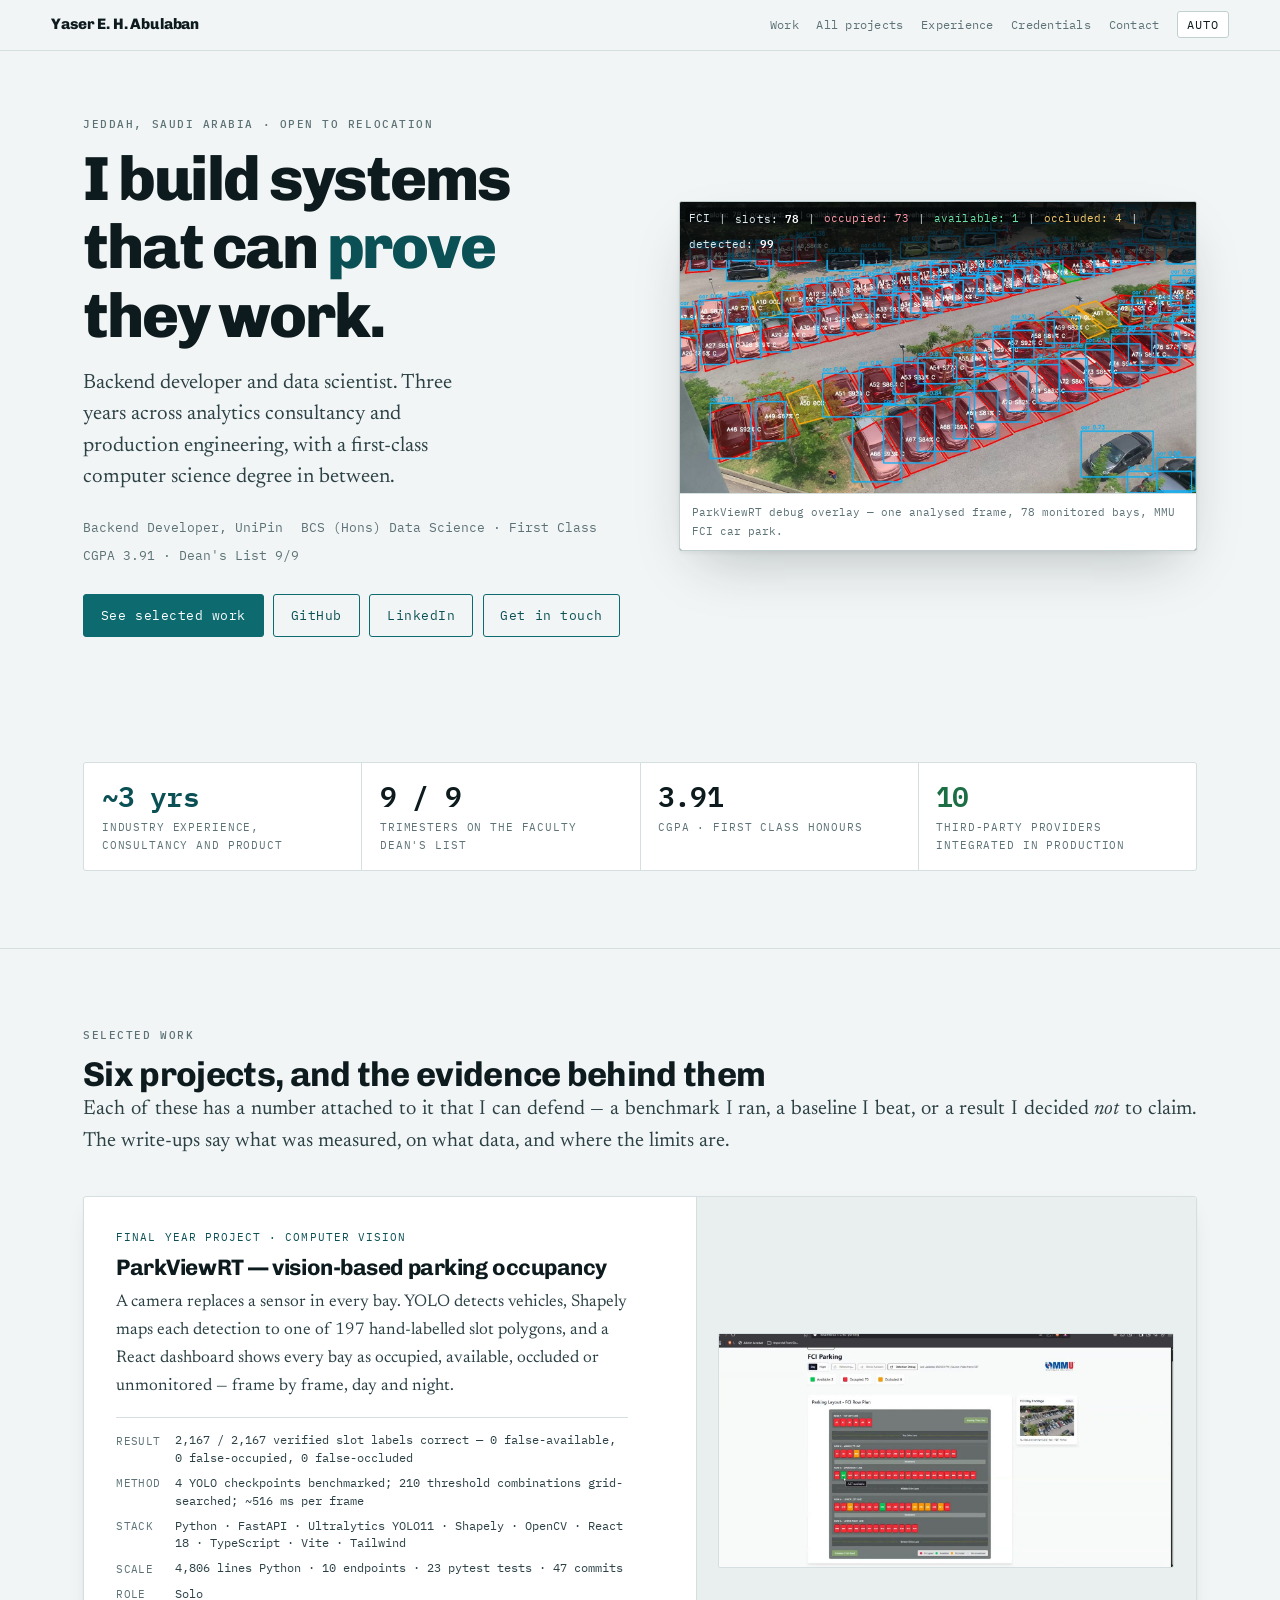
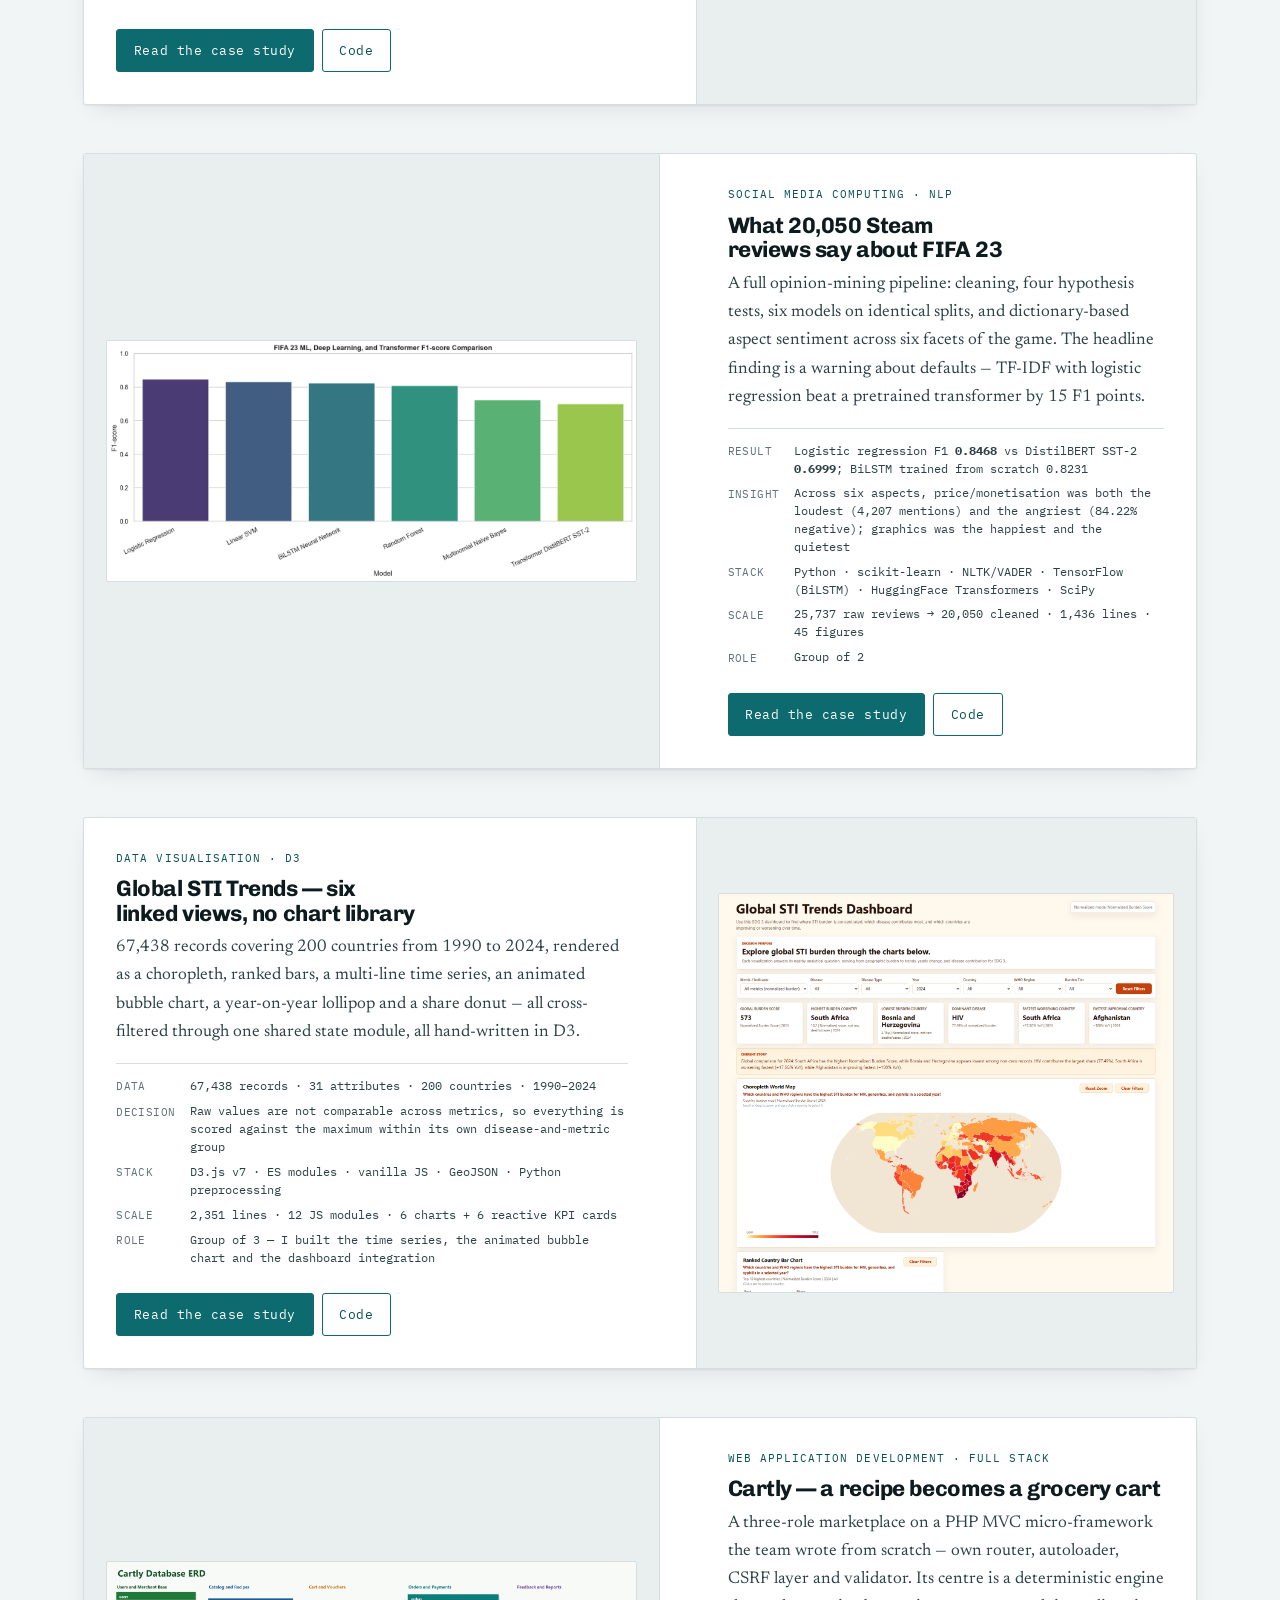
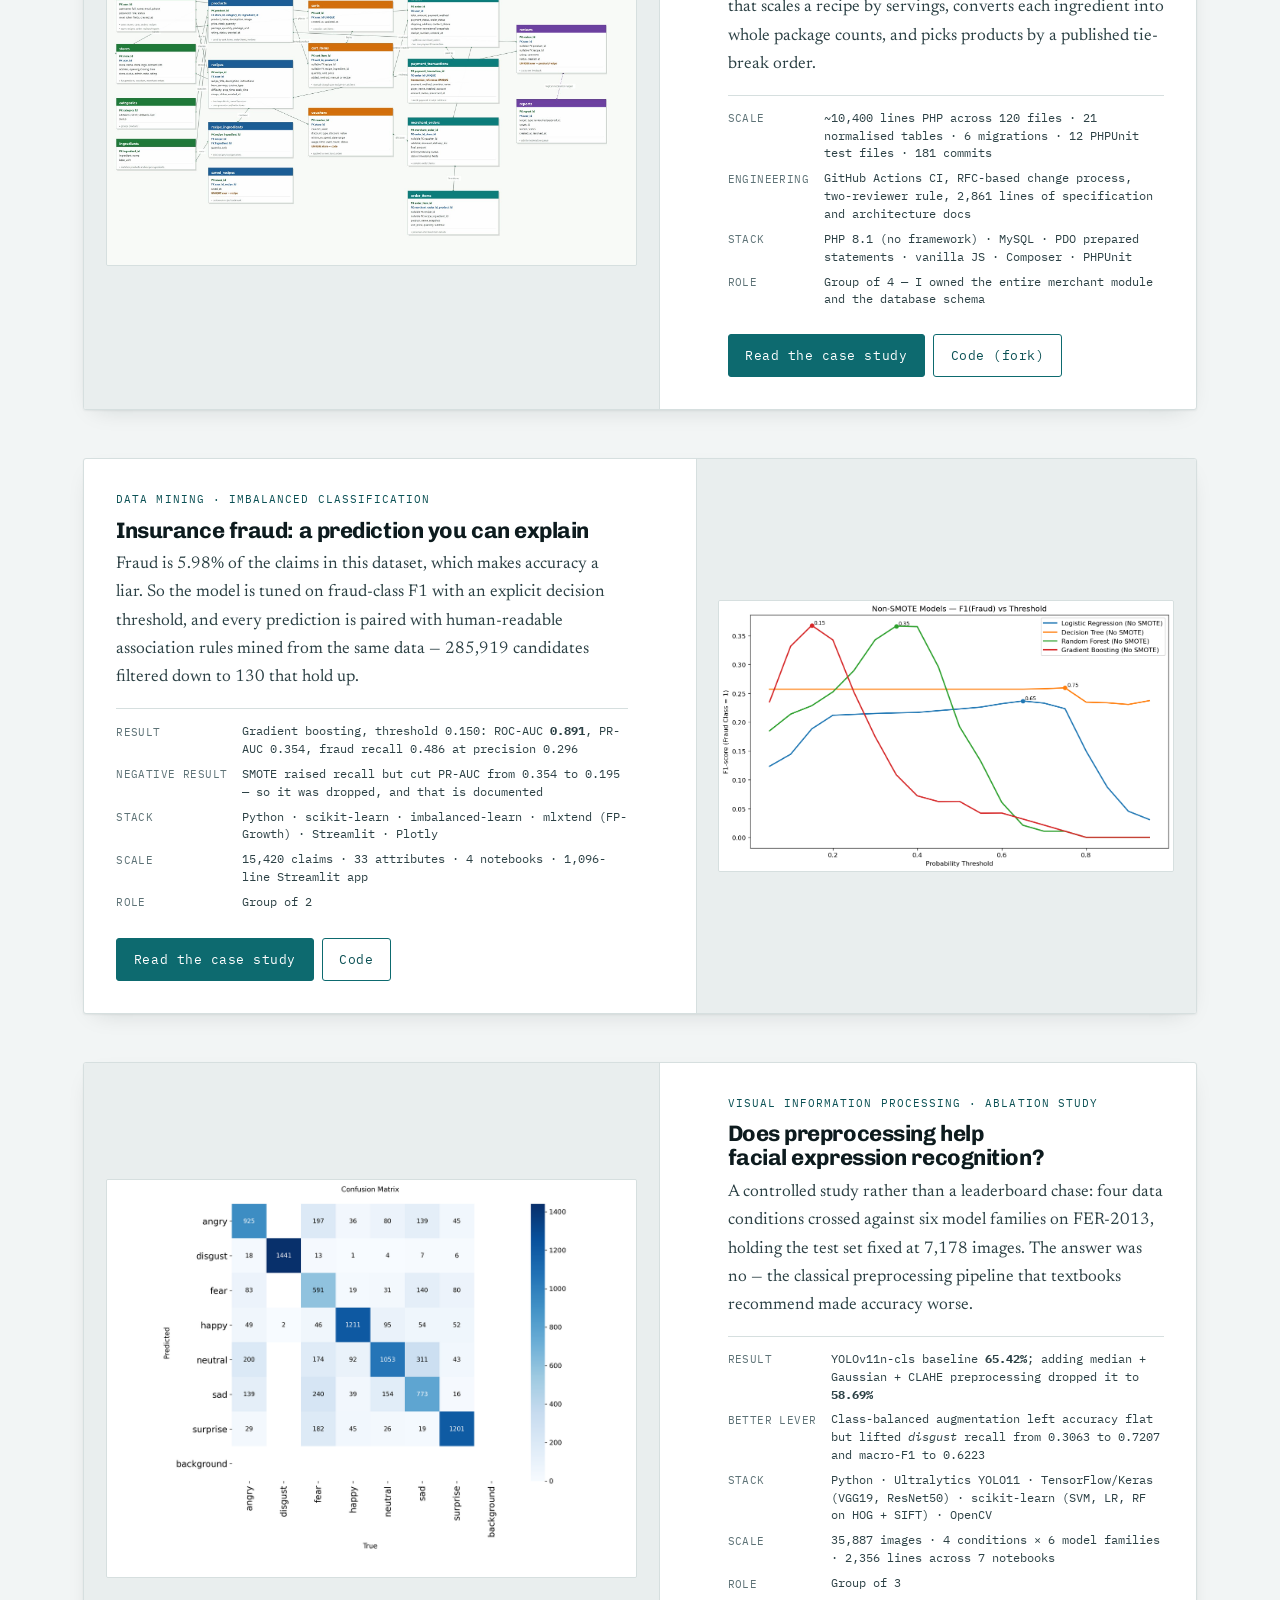
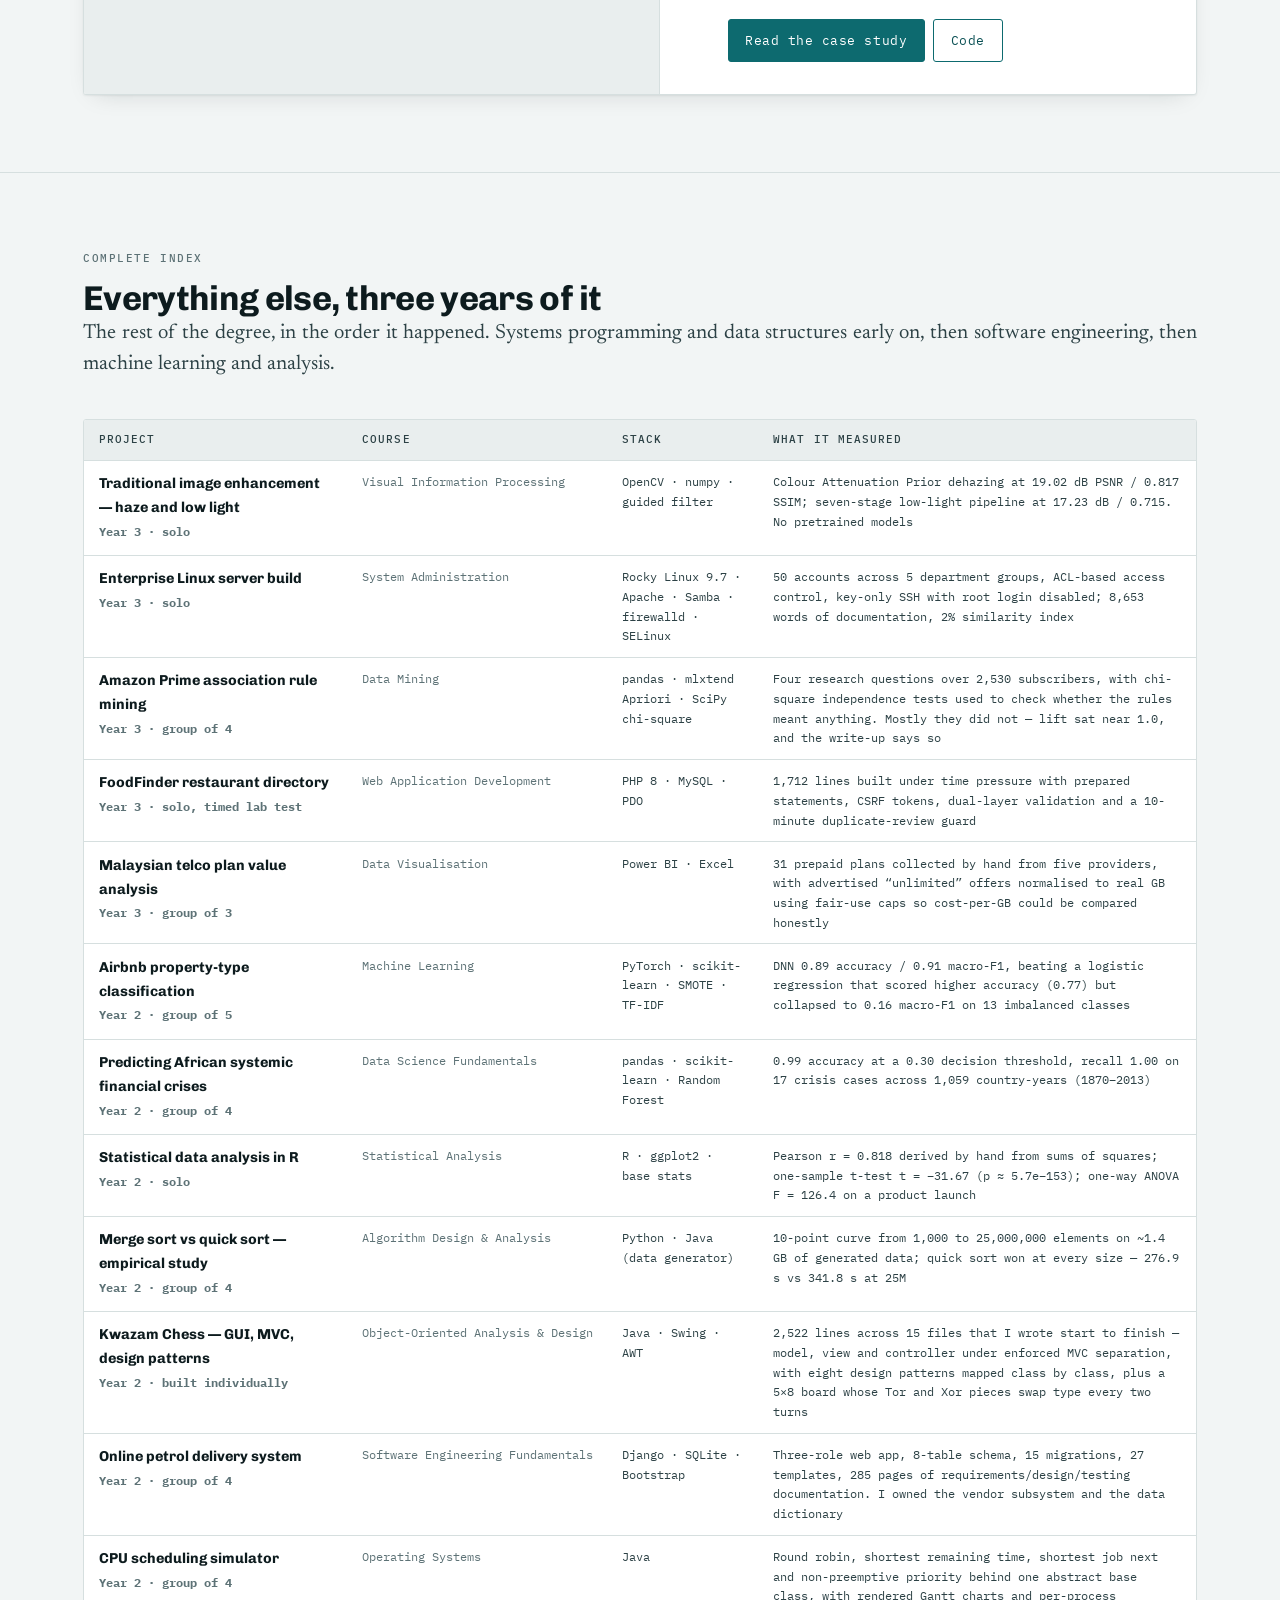
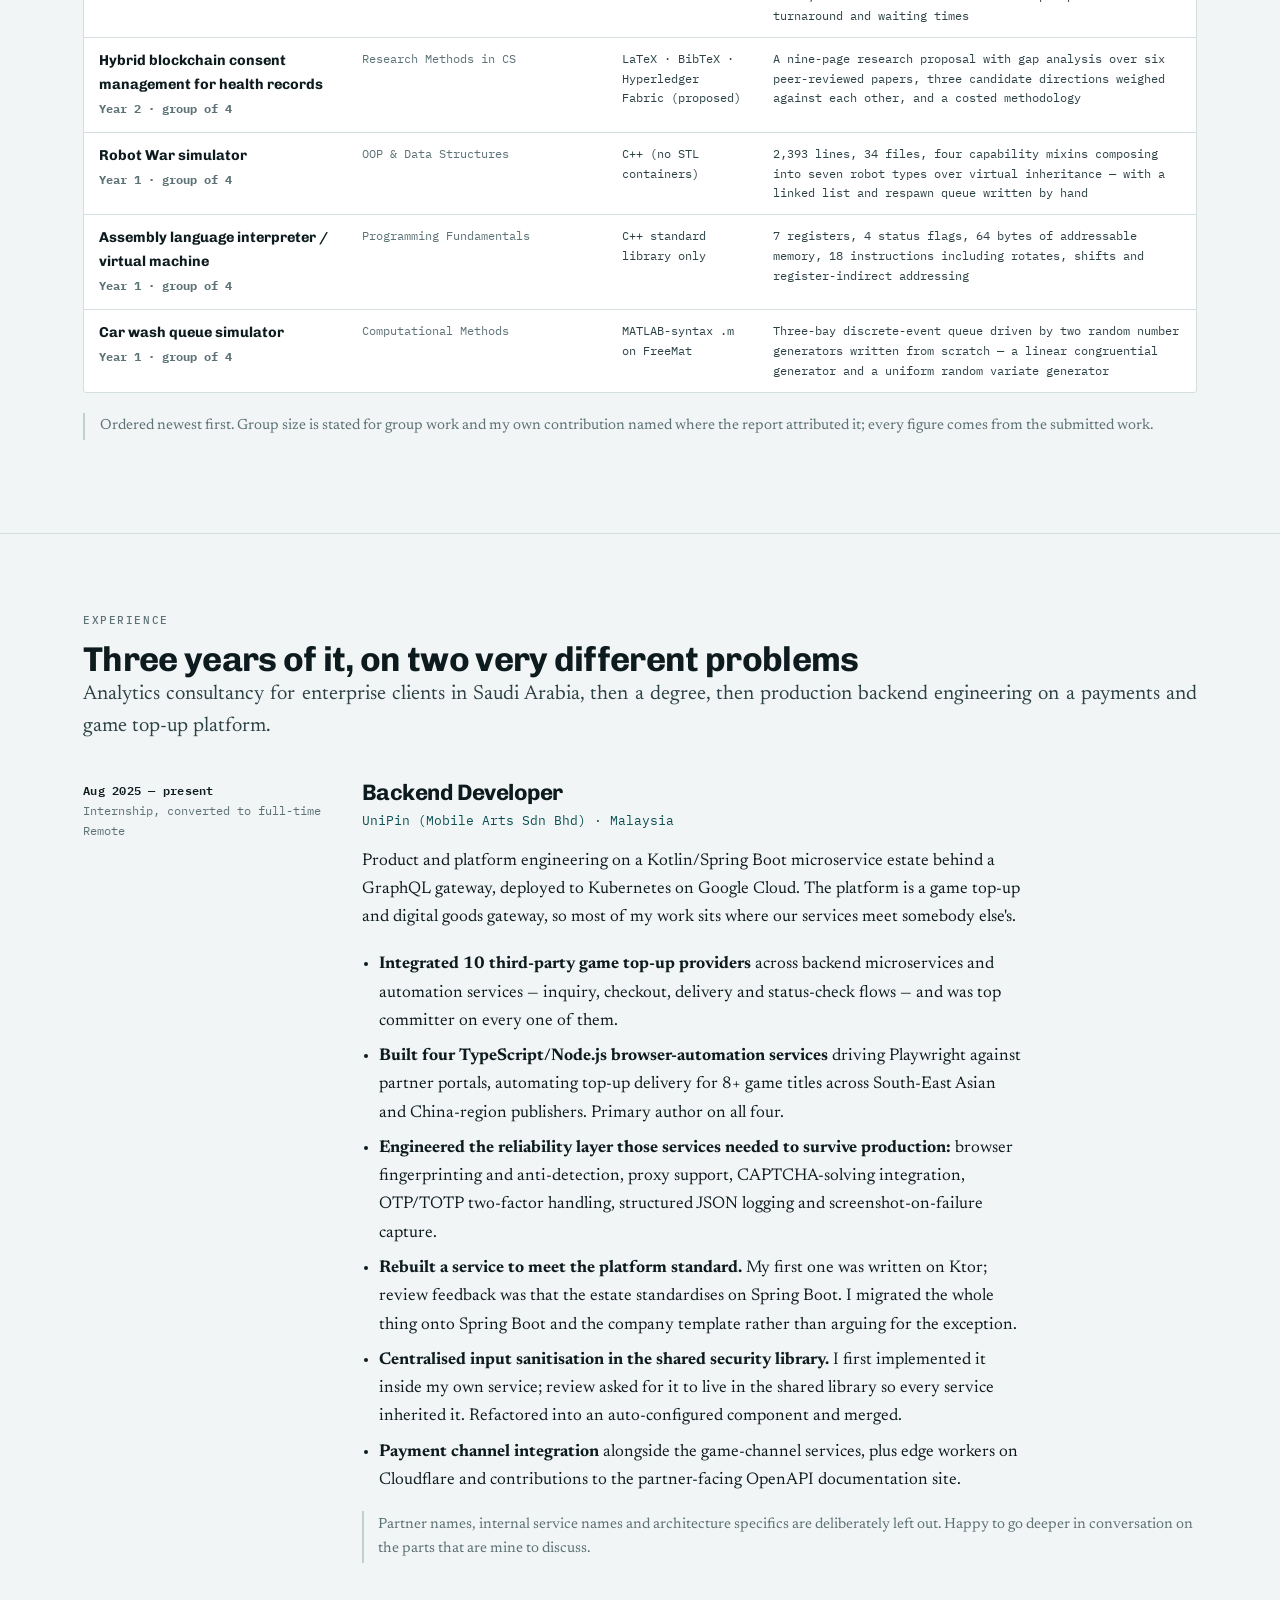
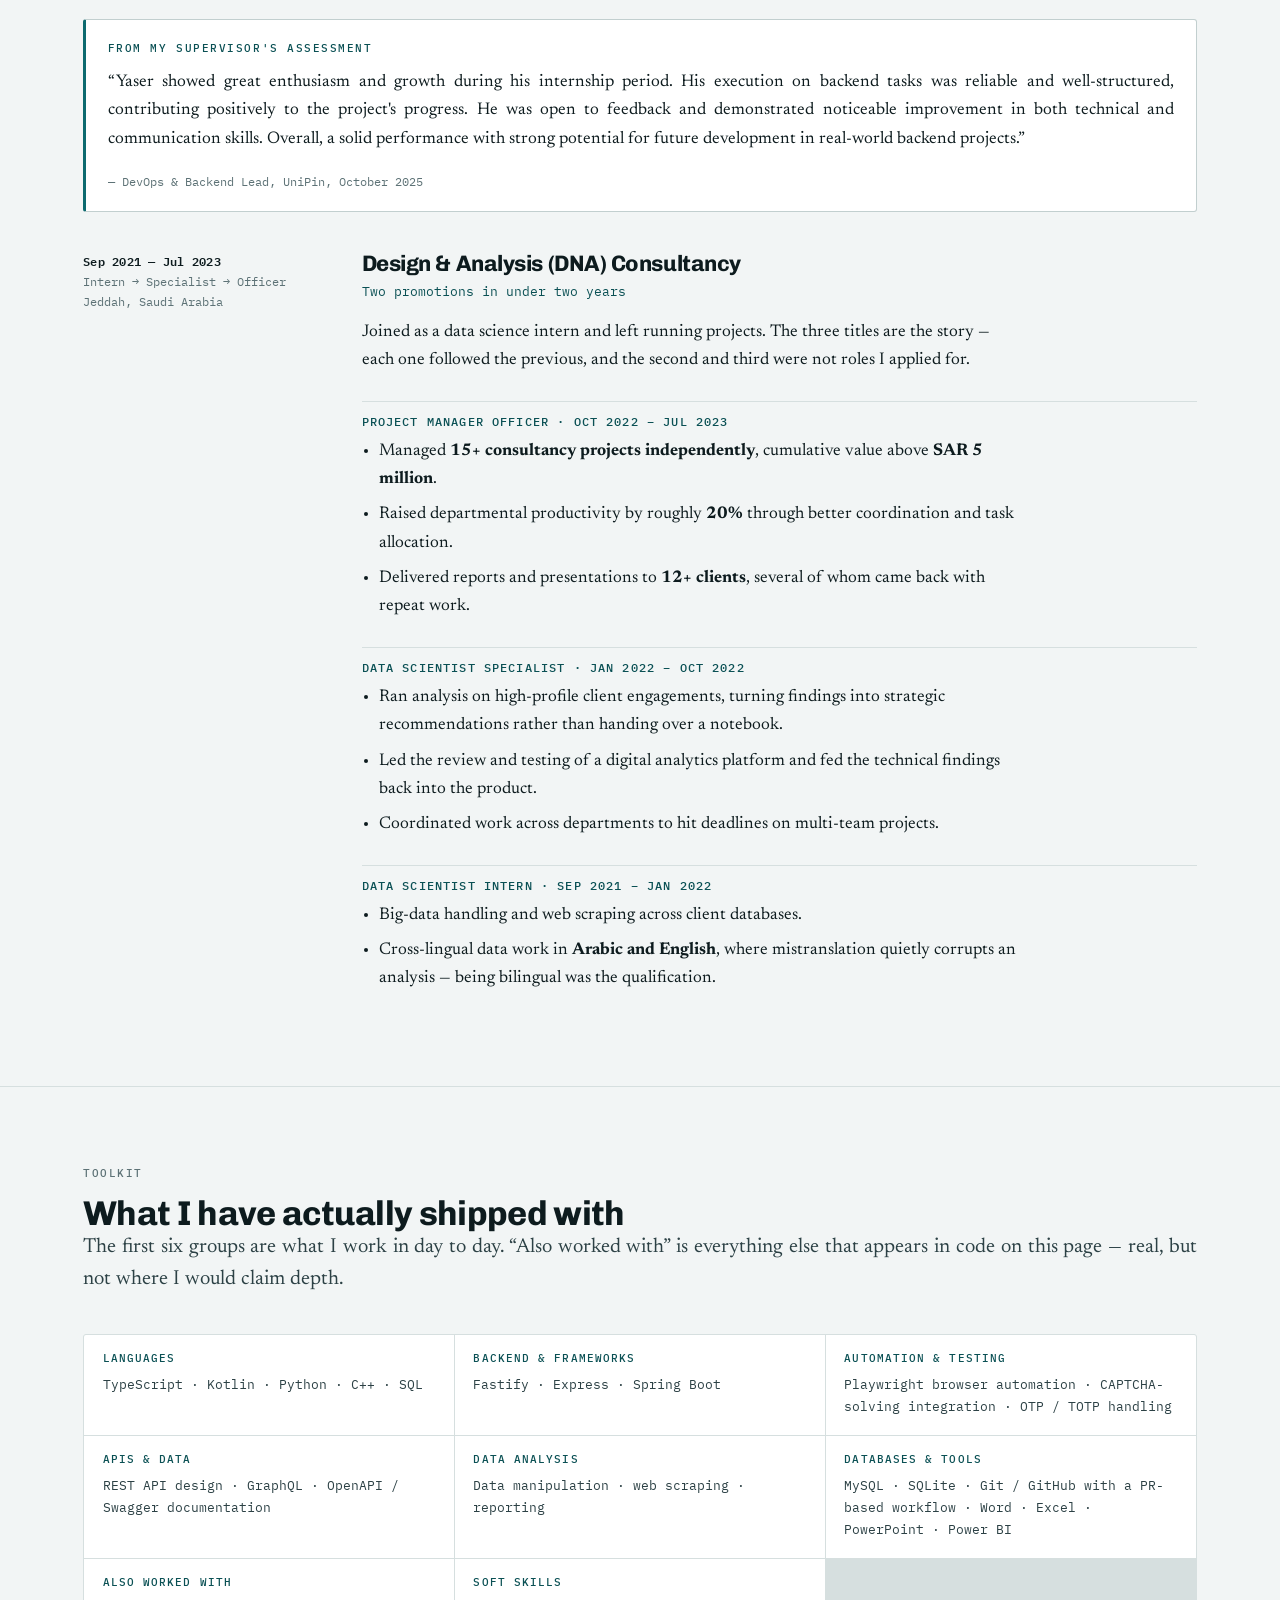
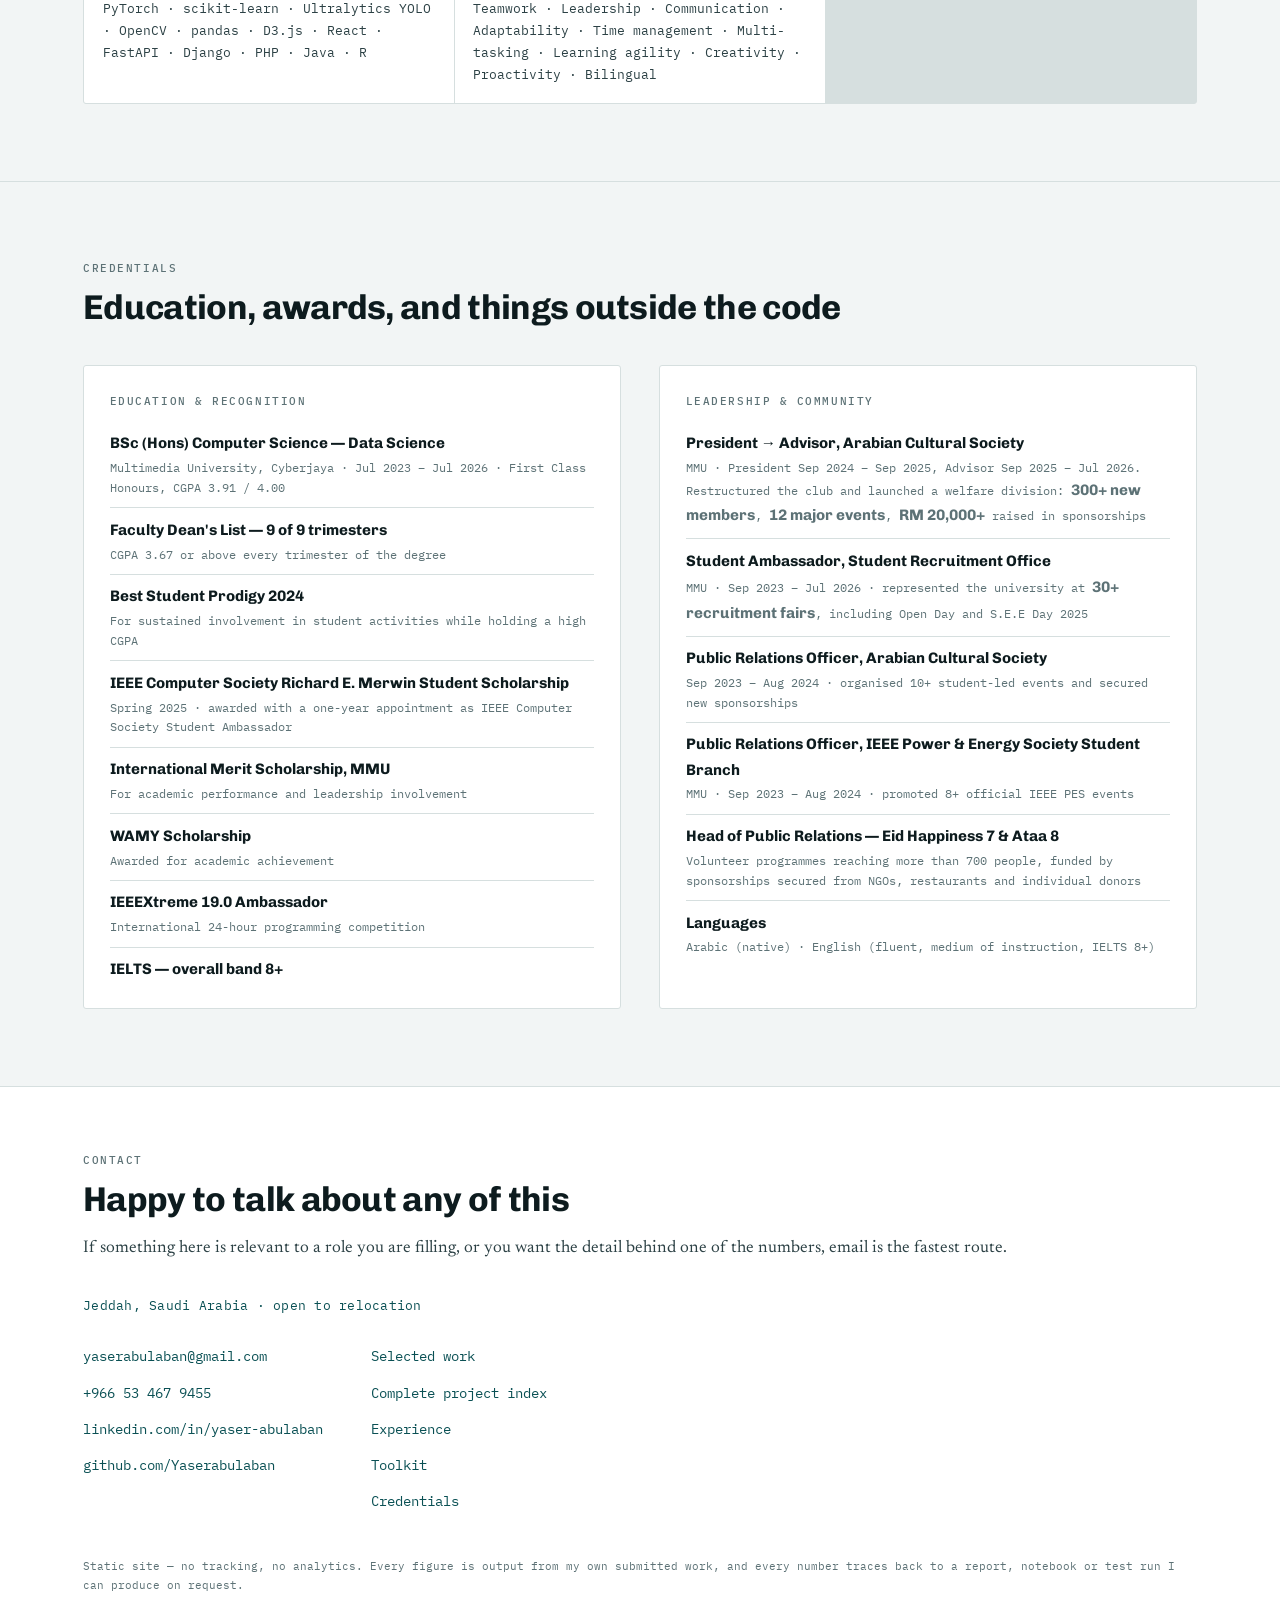
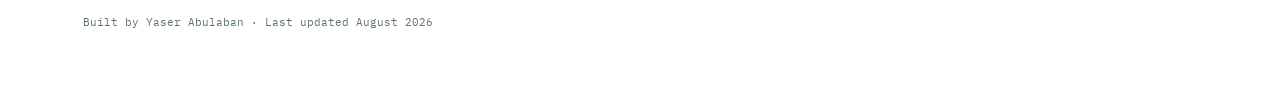
==== commit 21ebca1a: "adjusting languages" ====
--- a/index.html
+++ b/index.html
@@ -565,7 +565,7 @@
           </li>
           <li>
             <strong>Languages</strong>
-            <span>Arabic (native) · English (fluent, medium of instruction, IELTS 8+) · French (coursework level)</span>
+            <span>Arabic (native) · English (fluent, medium of instruction, IELTS 8+)</span>
           </li>
         </ul>
       </div>
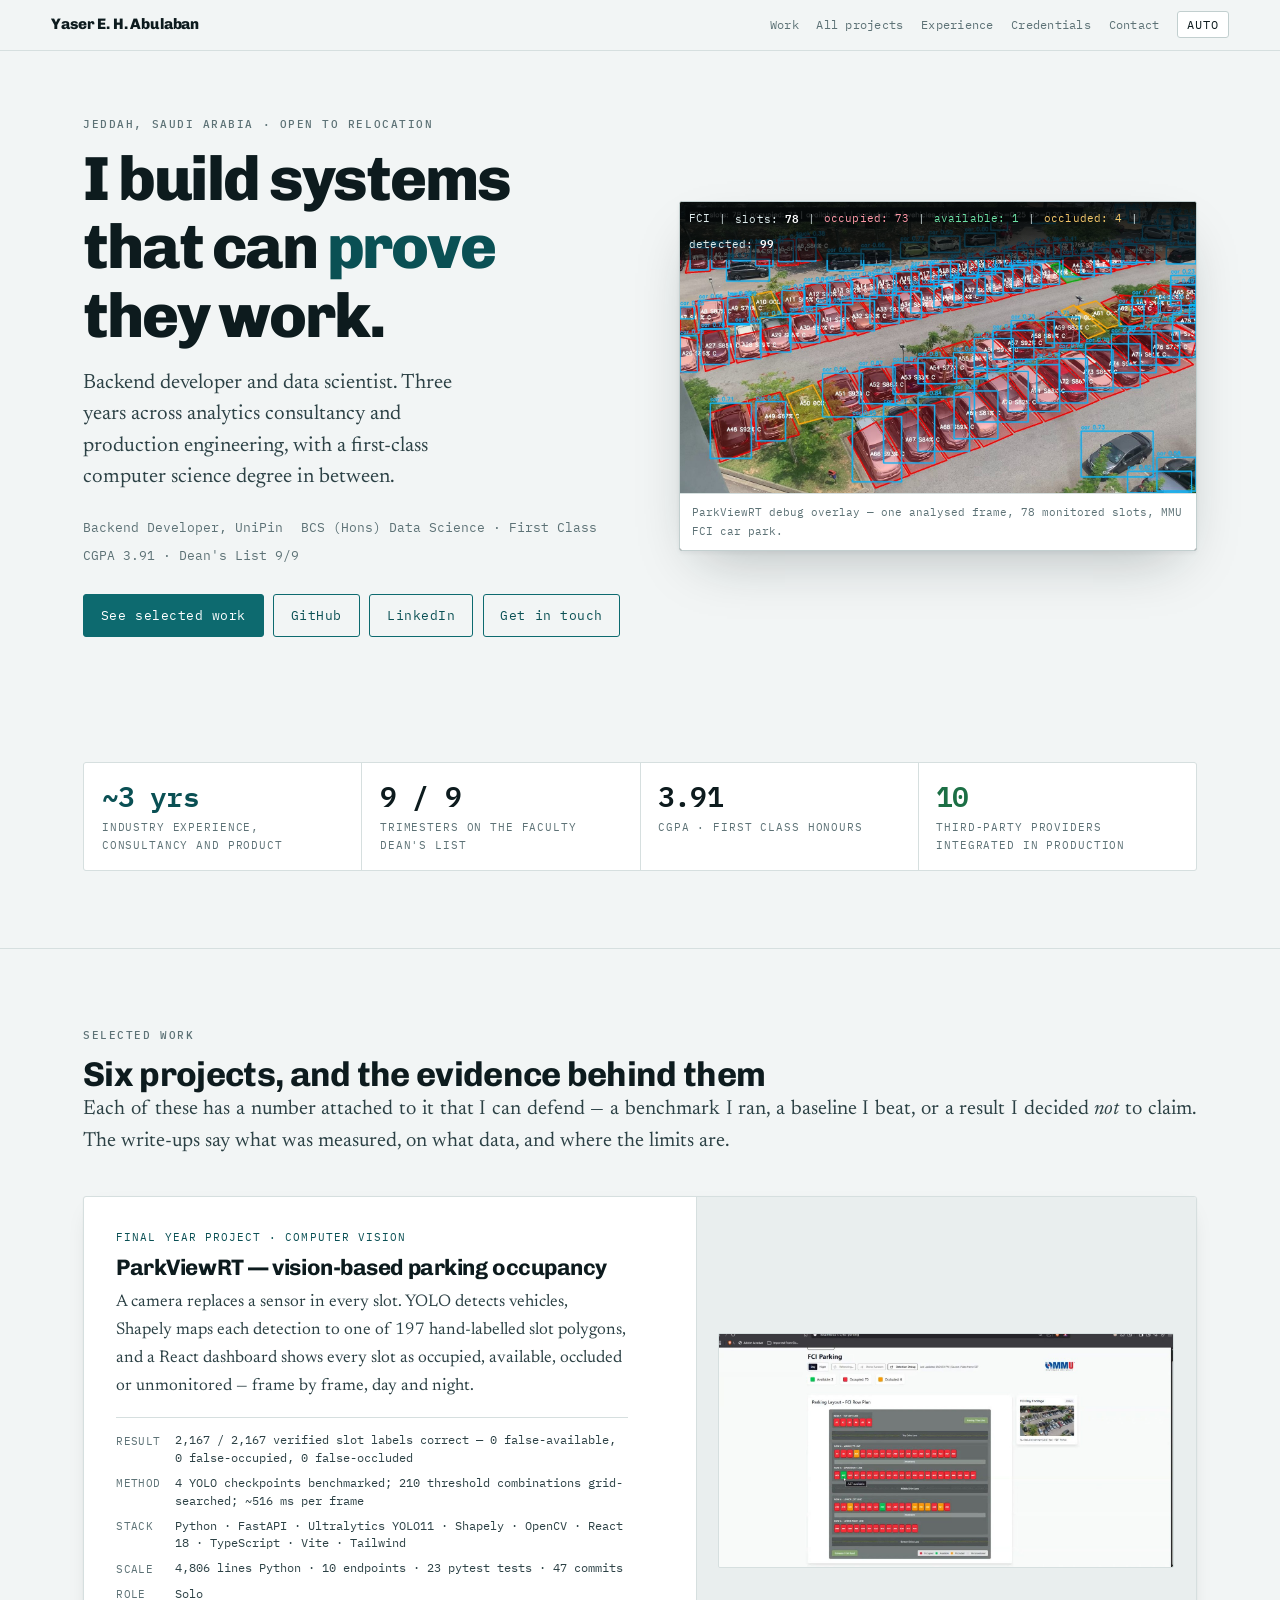
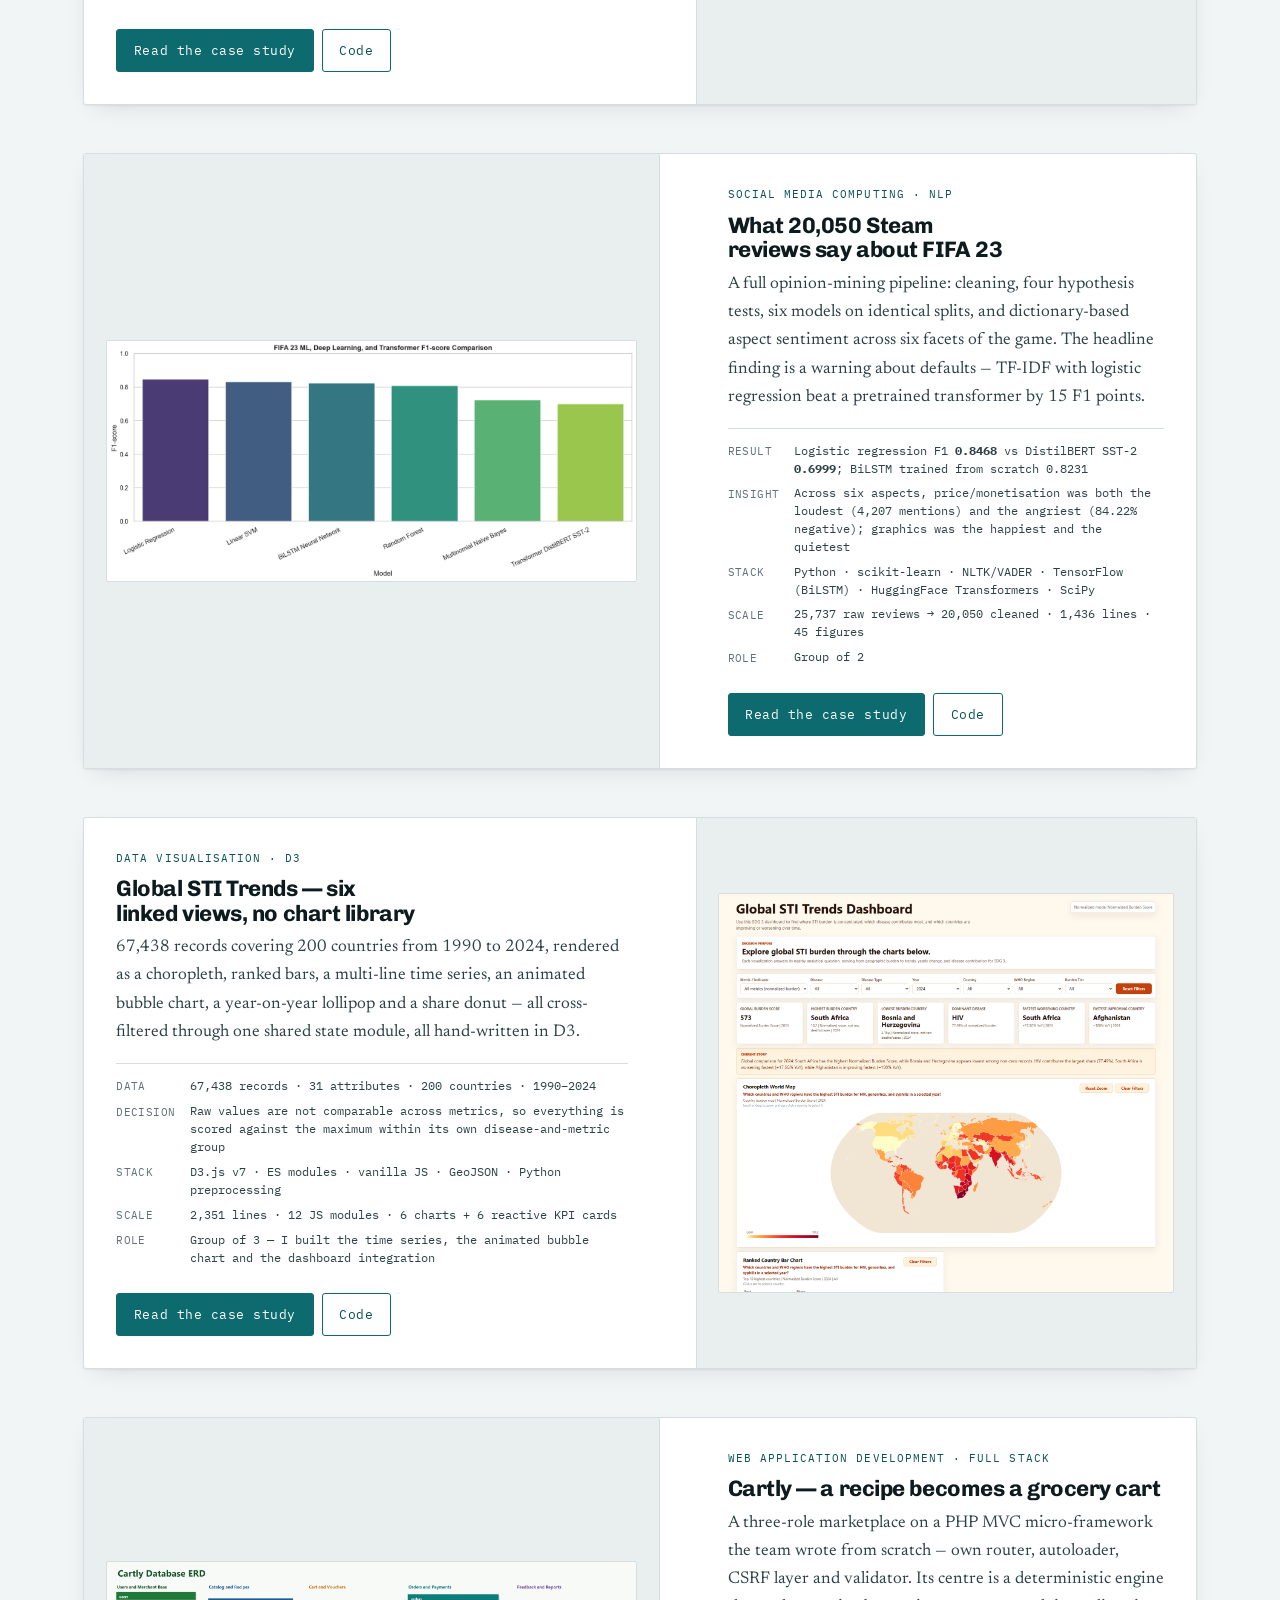
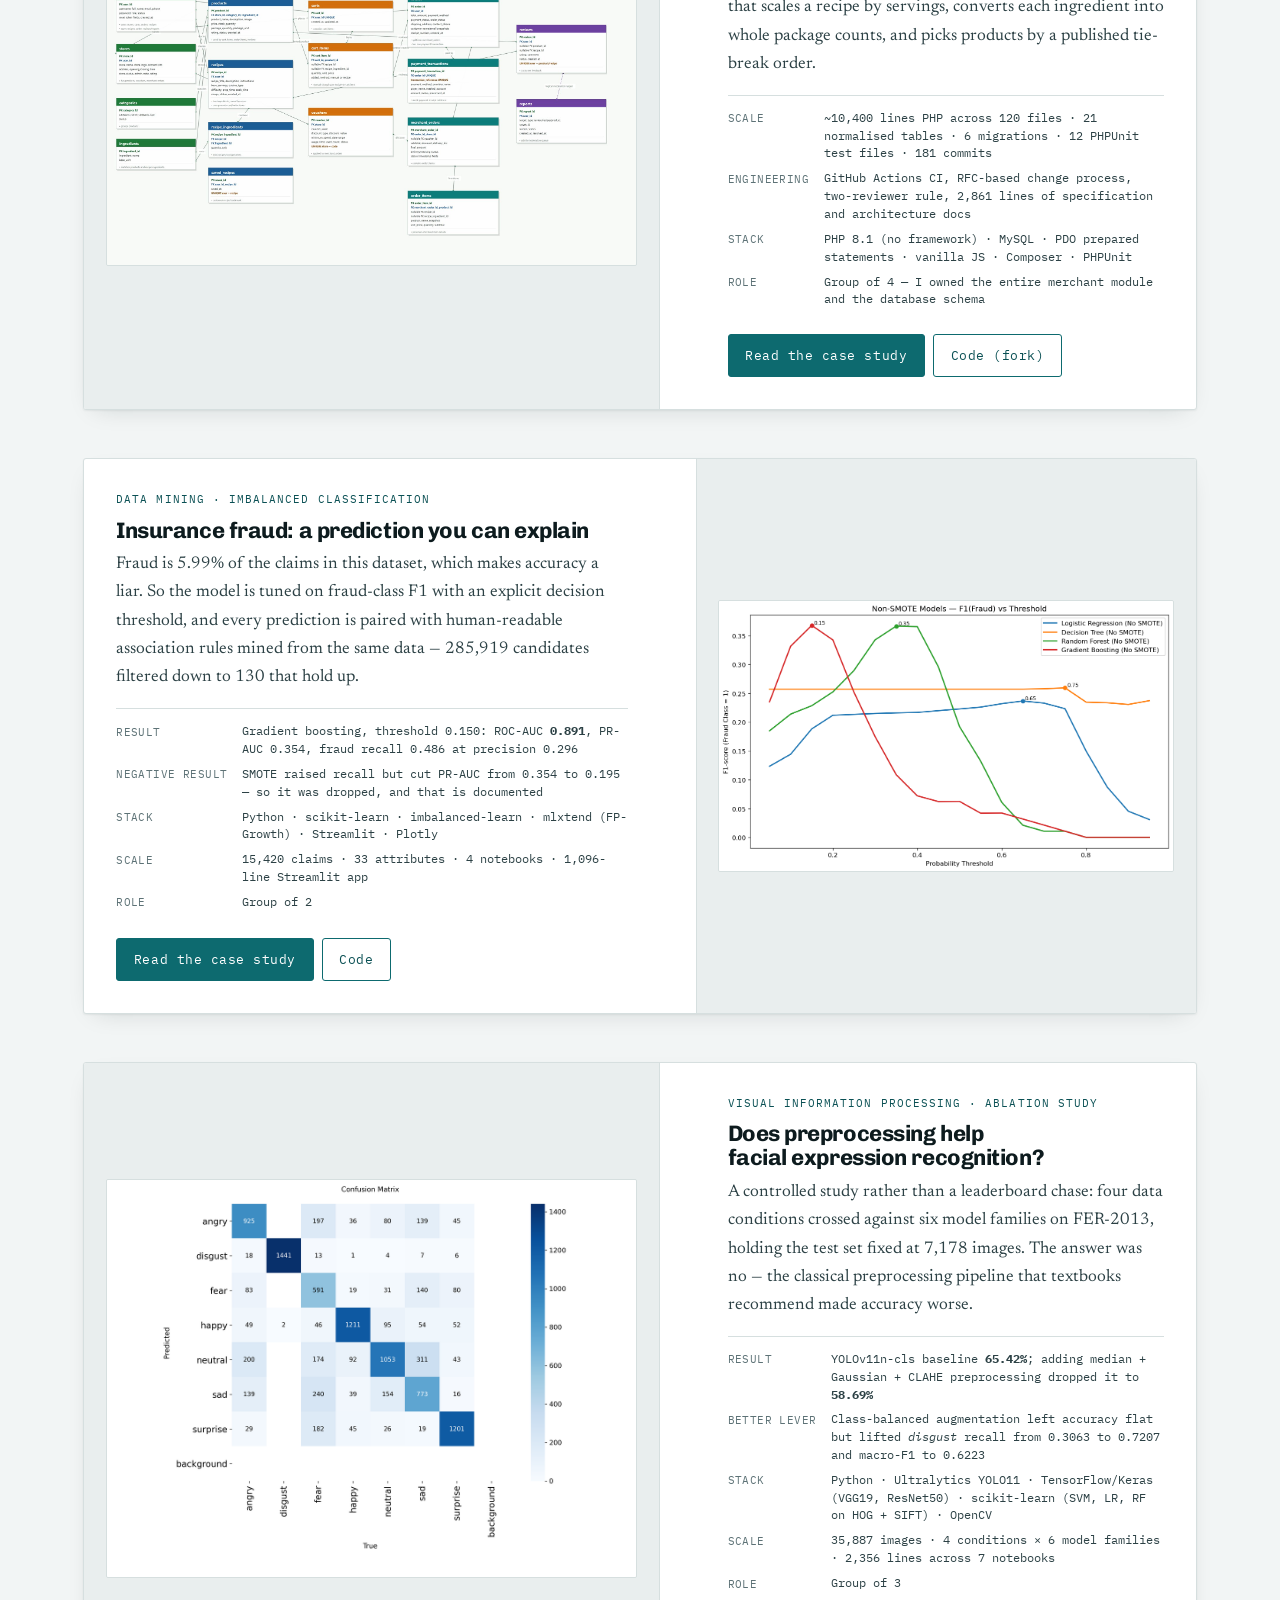
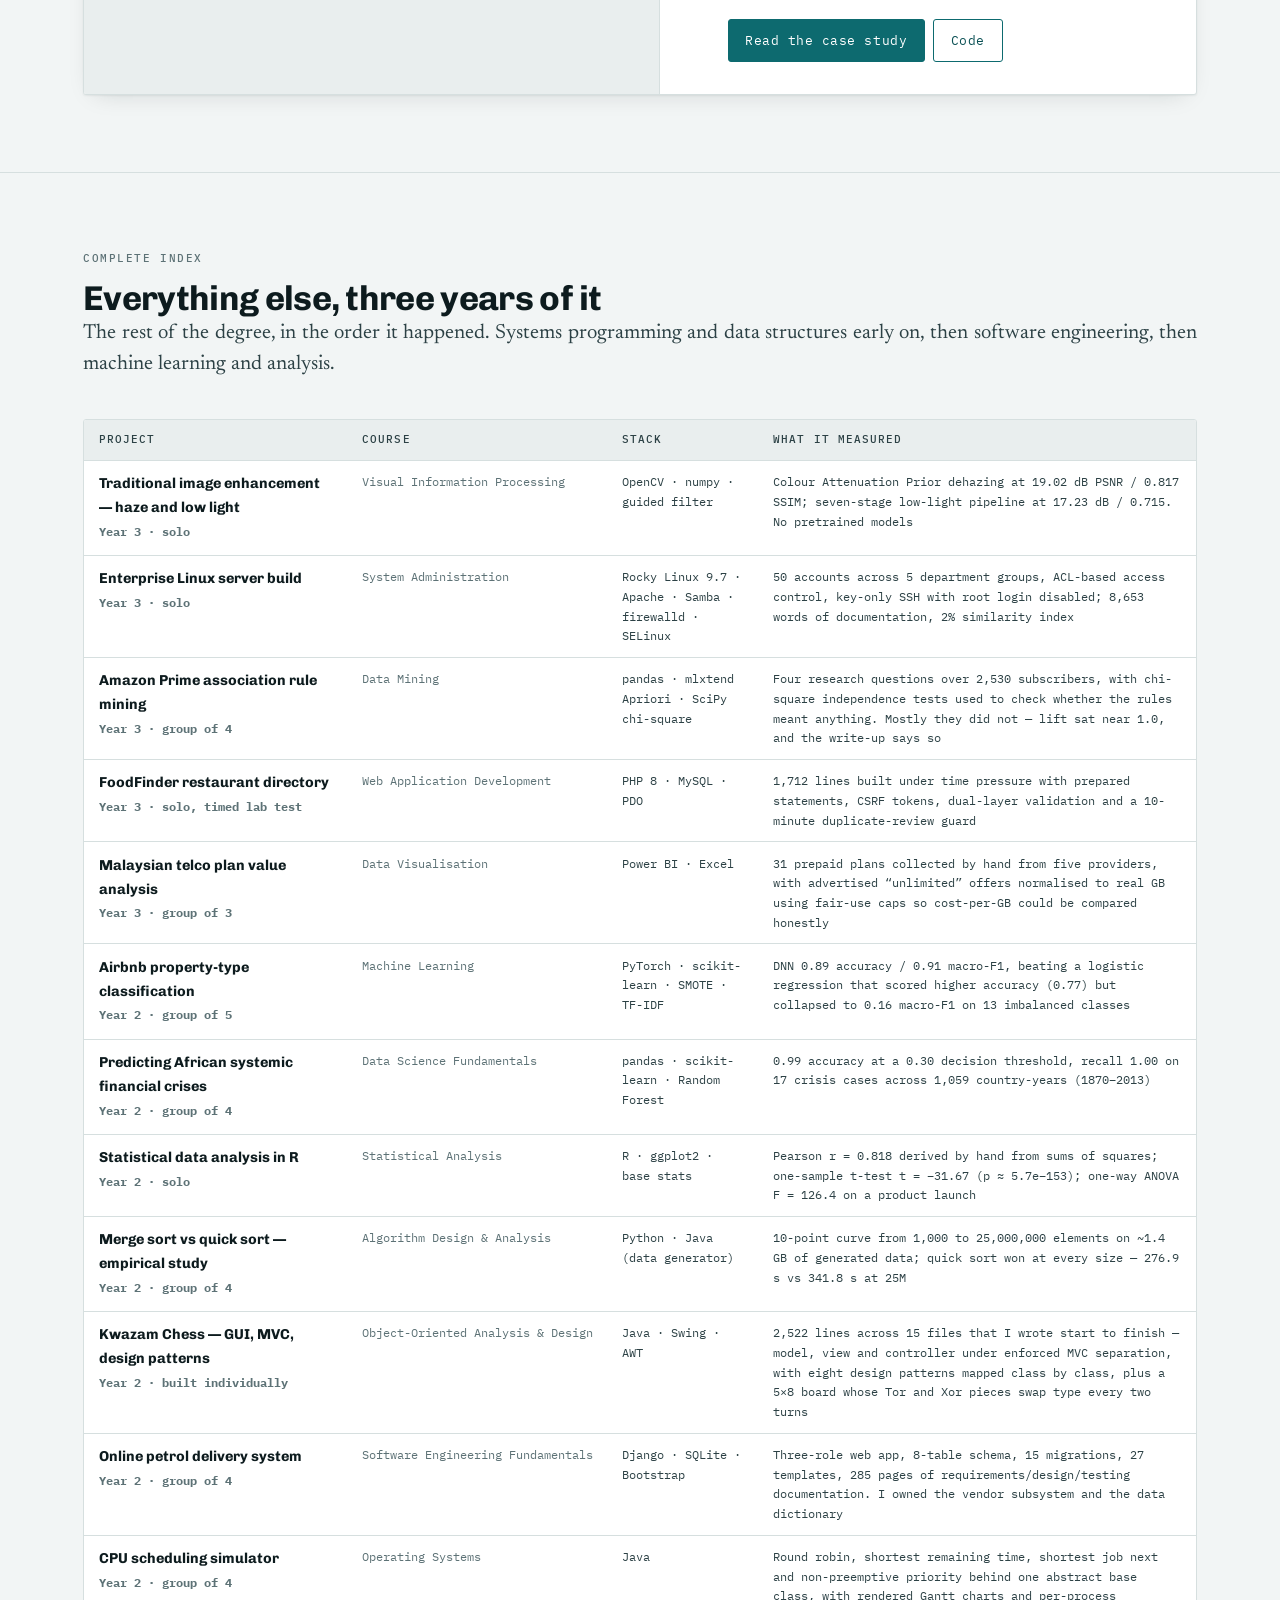
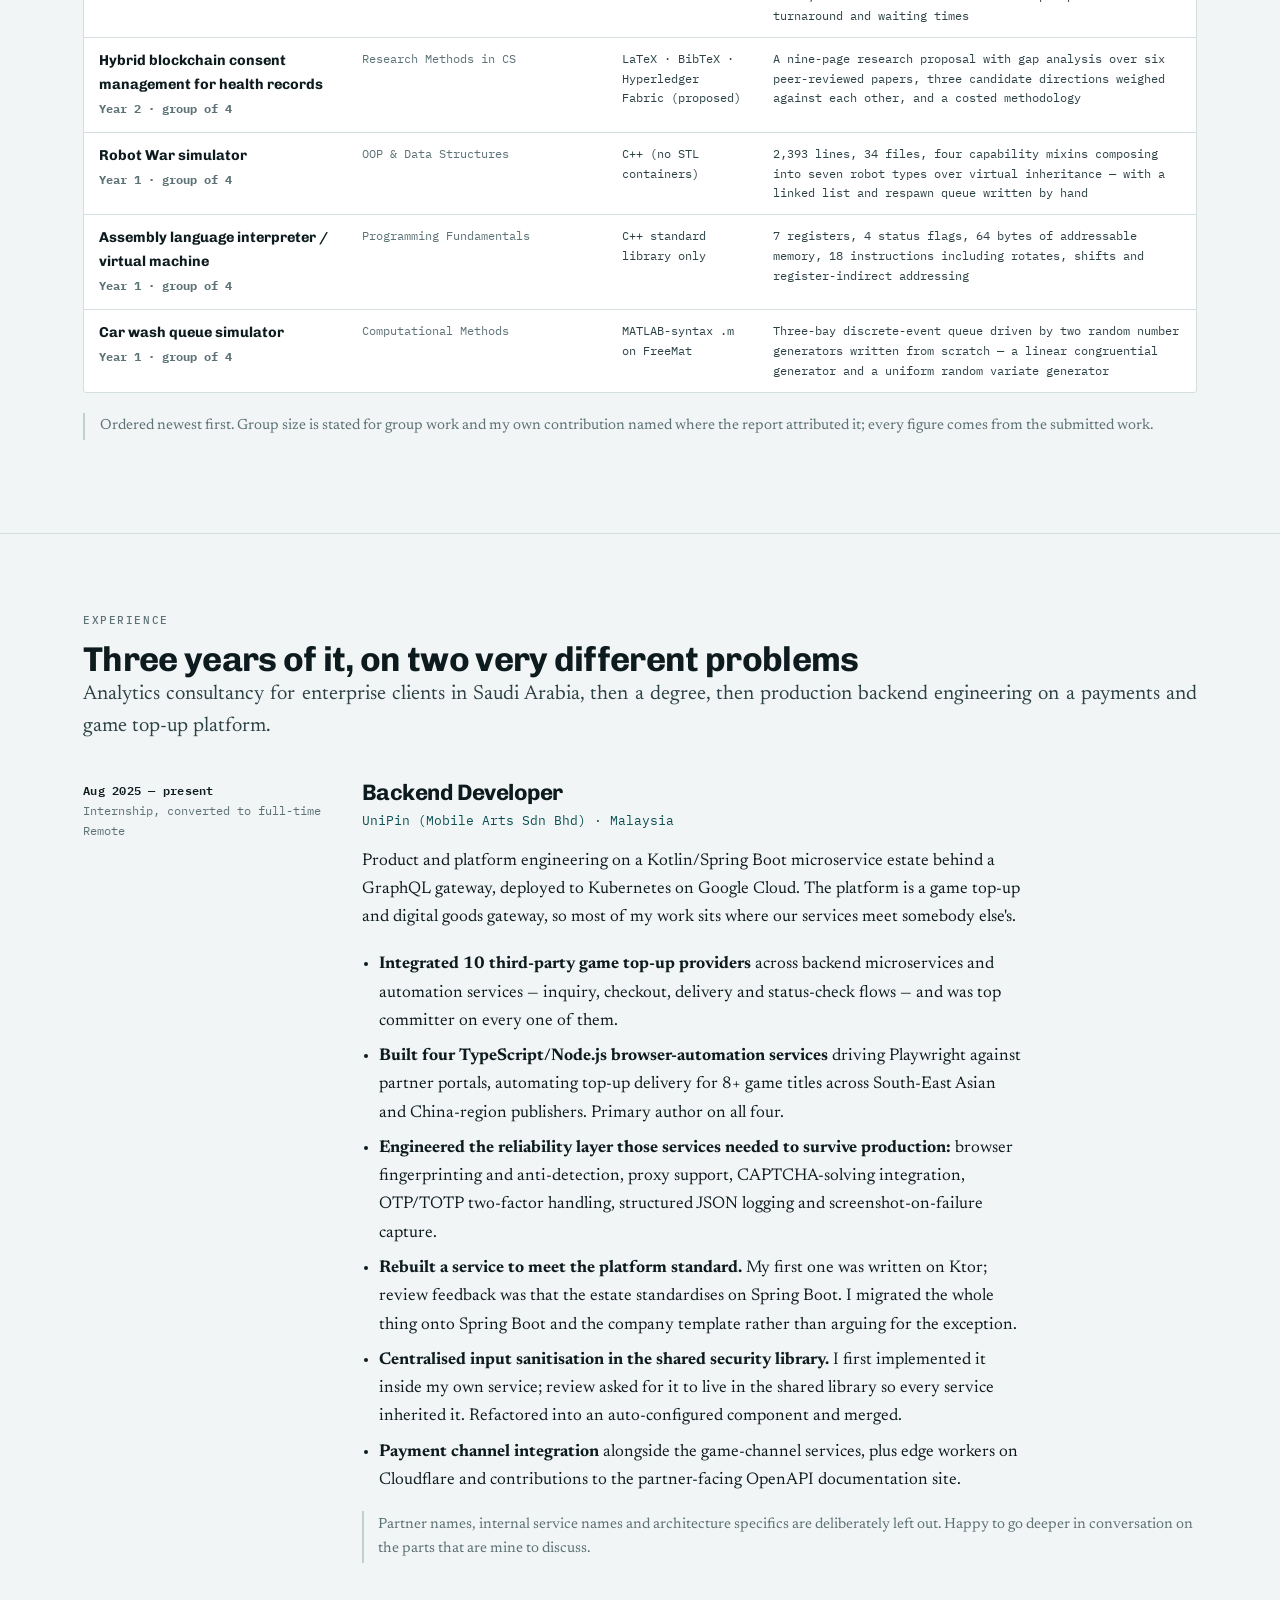
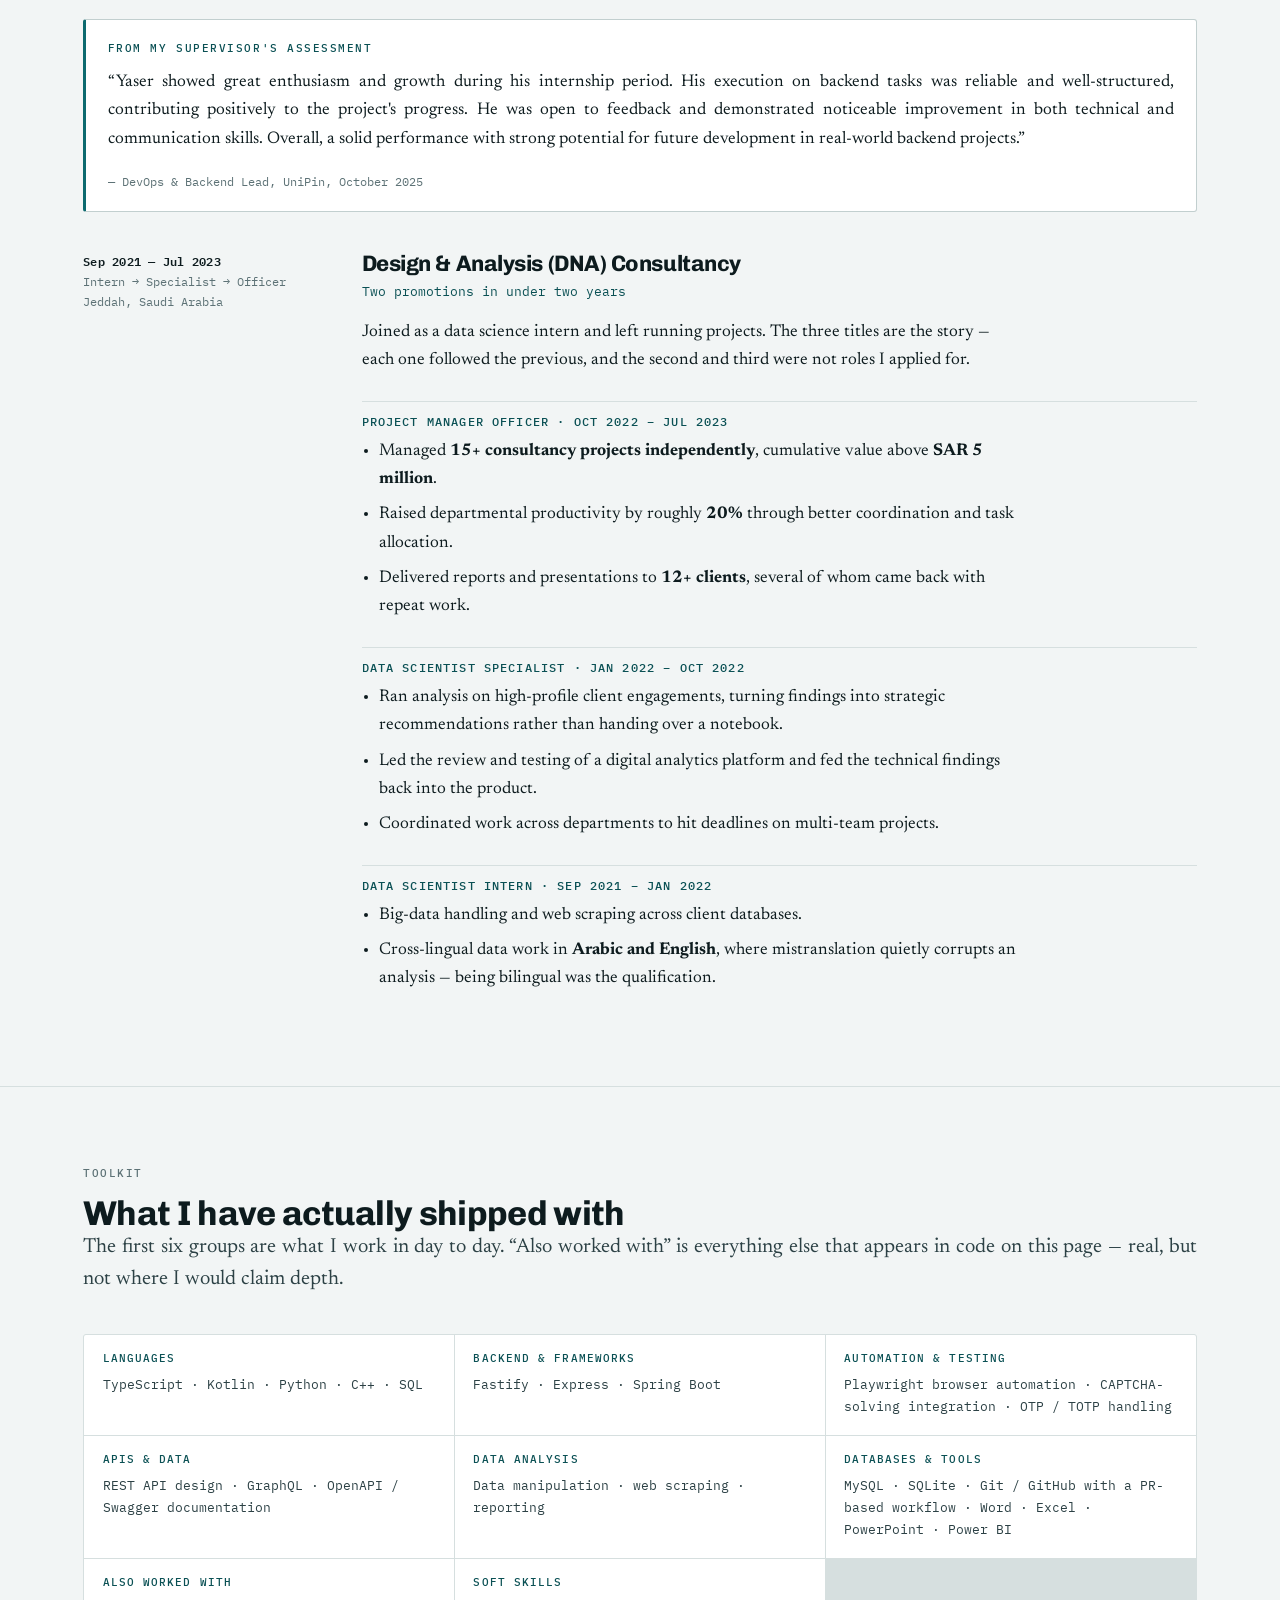
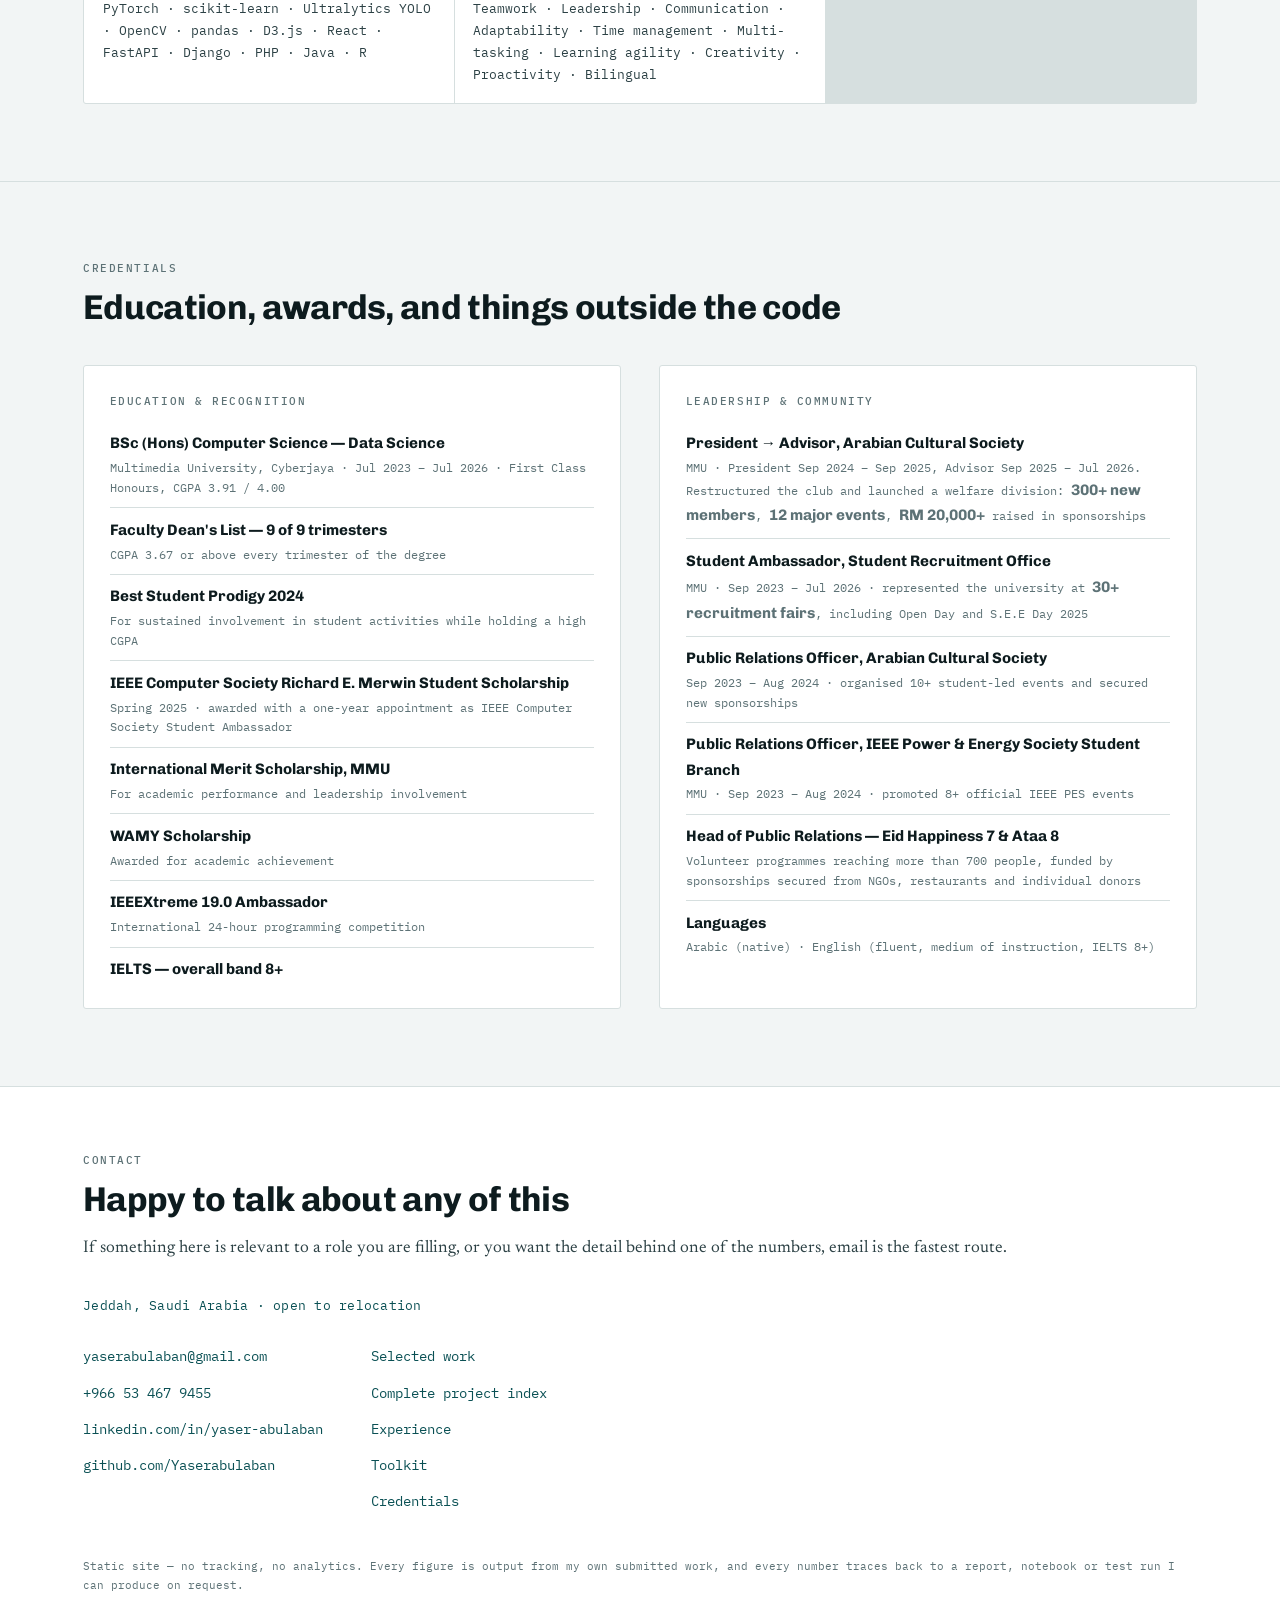
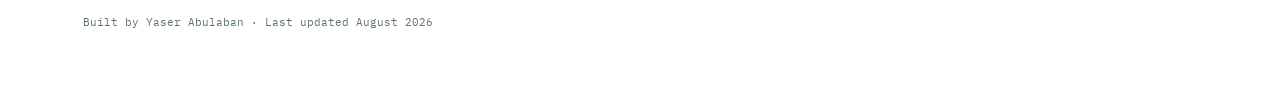
==== commit a10c644e: "Fix validation, contrast and two copy errors - escape the raw & in the Google Fonts href on all eigh" ====
--- a/index.html
+++ b/index.html
@@ -11,7 +11,7 @@
 <link rel="icon" href="assets/favicon.svg" type="image/svg+xml">
 <link rel="preconnect" href="https://fonts.googleapis.com">
 <link rel="preconnect" href="https://fonts.gstatic.com" crossorigin>
-<link rel="stylesheet" href="https://fonts.googleapis.com/css2?family=Chivo:wght@400;700;800&family=IBM+Plex+Mono:wght@400;500;600&family=Newsreader:opsz,wght@6..72,400;6..72,500;6..72,600&display=swap">
+<link rel="stylesheet" href="https://fonts.googleapis.com/css2?family=Chivo:wght@400;700;800&amp;family=IBM+Plex+Mono:wght@400;500;600&amp;family=Newsreader:opsz,wght@6..72,400;6..72,500;6..72,600&amp;display=swap">
 <link rel="stylesheet" href="assets/css/site.css">
 <script src="assets/js/site.js"></script>
 </head>
@@ -63,8 +63,8 @@
           <span>detected: <b>99</b></span>
         </div>
         <img src="assets/img/parkviewrt-detect-day.jpg" width="1600" height="900"
-             alt="Aerial parking-lot frame with 78 slot polygons and 99 detected vehicle boxes drawn over it, each bay coloured by occupancy status.">
-        <figcaption>ParkViewRT debug overlay — one analysed frame, 78 monitored bays, MMU FCI car park.</figcaption>
+             alt="Aerial parking-lot frame with 78 slot polygons and 99 detected vehicle boxes drawn over it, each slot coloured by occupancy status.">
+        <figcaption>ParkViewRT debug overlay — one analysed frame, 78 monitored slots, MMU FCI car park.</figcaption>
       </figure>
     </div>
   </div>
@@ -110,7 +110,7 @@
         <div class="record__body">
           <span class="record__tag">Final year project · computer vision</span>
           <h3>ParkViewRT — vision-based parking occupancy</h3>
-          <p class="record__thesis">A camera replaces a sensor in every bay. YOLO detects vehicles, Shapely maps each detection to one of 197 hand-labelled slot polygons, and a React dashboard shows every bay as occupied, available, occluded or unmonitored — frame by frame, day and night.</p>
+          <p class="record__thesis">A camera replaces a sensor in every slot. YOLO detects vehicles, Shapely maps each detection to one of 197 hand-labelled slot polygons, and a React dashboard shows every slot as occupied, available, occluded or unmonitored — frame by frame, day and night.</p>
           <dl class="record__facts">
             <dt>Result</dt><dd>2,167 / 2,167 verified slot labels correct — 0 false-available, 0 false-occupied, 0 false-occluded</dd>
             <dt>Method</dt><dd>4 YOLO checkpoints benchmarked; 210 threshold combinations grid-searched; ~516 ms per frame</dd>
@@ -125,7 +125,7 @@
         </div>
         <div class="record__fig">
           <img src="assets/img/parkviewrt-ui-fci-day.jpg" width="1500" height="771" loading="lazy"
-               alt="The ParkViewRT dashboard showing the FCI parking layout with rows of bays coloured red, green and amber.">
+               alt="The ParkViewRT dashboard showing the FCI parking layout with rows of slots coloured red, green and amber.">
         </div>
       </article>
 
@@ -205,7 +205,7 @@
         <div class="record__body">
           <span class="record__tag">Data mining · imbalanced classification</span>
           <h3>Insurance fraud: a prediction you can explain</h3>
-          <p class="record__thesis">Fraud is 5.98% of the claims in this dataset, which makes accuracy a liar. So the model is tuned on fraud-class F1 with an explicit decision threshold, and every prediction is paired with human-readable association rules mined from the same data — 285,919 candidates filtered down to 130 that hold up.</p>
+          <p class="record__thesis">Fraud is 5.99% of the claims in this dataset, which makes accuracy a liar. So the model is tuned on fraud-class F1 with an explicit decision threshold, and every prediction is paired with human-readable association rules mined from the same data — 285,919 candidates filtered down to 130 that hold up.</p>
           <dl class="record__facts">
             <dt>Result</dt><dd>Gradient boosting, threshold 0.150: ROC-AUC <strong>0.891</strong>, PR-AUC 0.354, fraud recall 0.486 at precision 0.296</dd>
             <dt>Negative result</dt><dd>SMOTE raised recall but cut PR-AUC from 0.354 to 0.195 — so it was dropped, and that is documented</dd>
@@ -490,7 +490,6 @@
         <p>Teamwork · Leadership · Communication · Adaptability · Time management · Multi-tasking · Learning agility · Creativity · Proactivity · Bilingual</p>
       </div>
     </div>
-  </div>
   </div>
 </section>
 
--- a/assets/css/site.css
+++ b/assets/css/site.css
@@ -137,7 +137,7 @@
 .lede { font-size: 1.2em; line-height: 1.55; color: var(--ink-2); }
 .skip {
   position: absolute; left: -9999px; top: 0; z-index: 99;
-  background: var(--accent); color: #fff; padding: .6rem 1rem;
+  background: var(--accent); color: var(--on-accent); padding: .6rem 1rem;
   font-family: var(--font-mono); font-size: .8rem;
 }
 .skip:focus { left: .5rem; top: .5rem; }
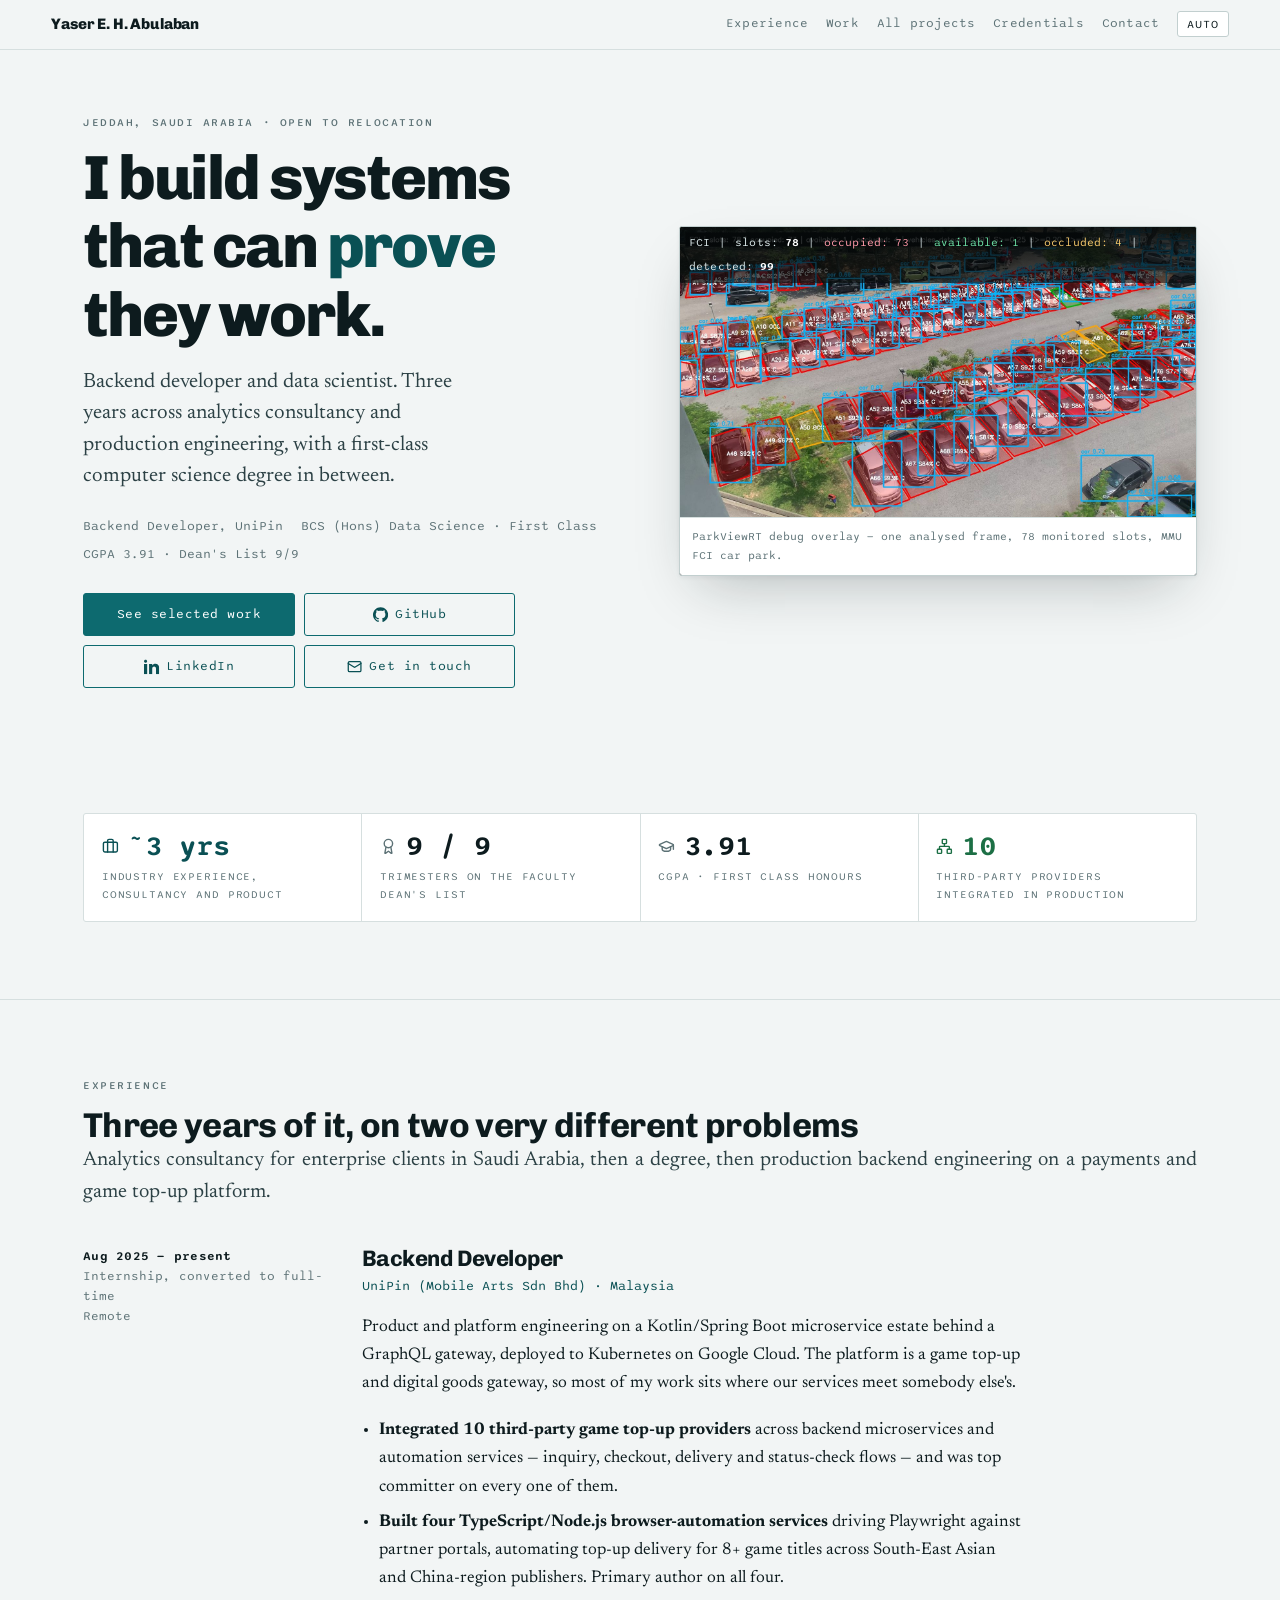
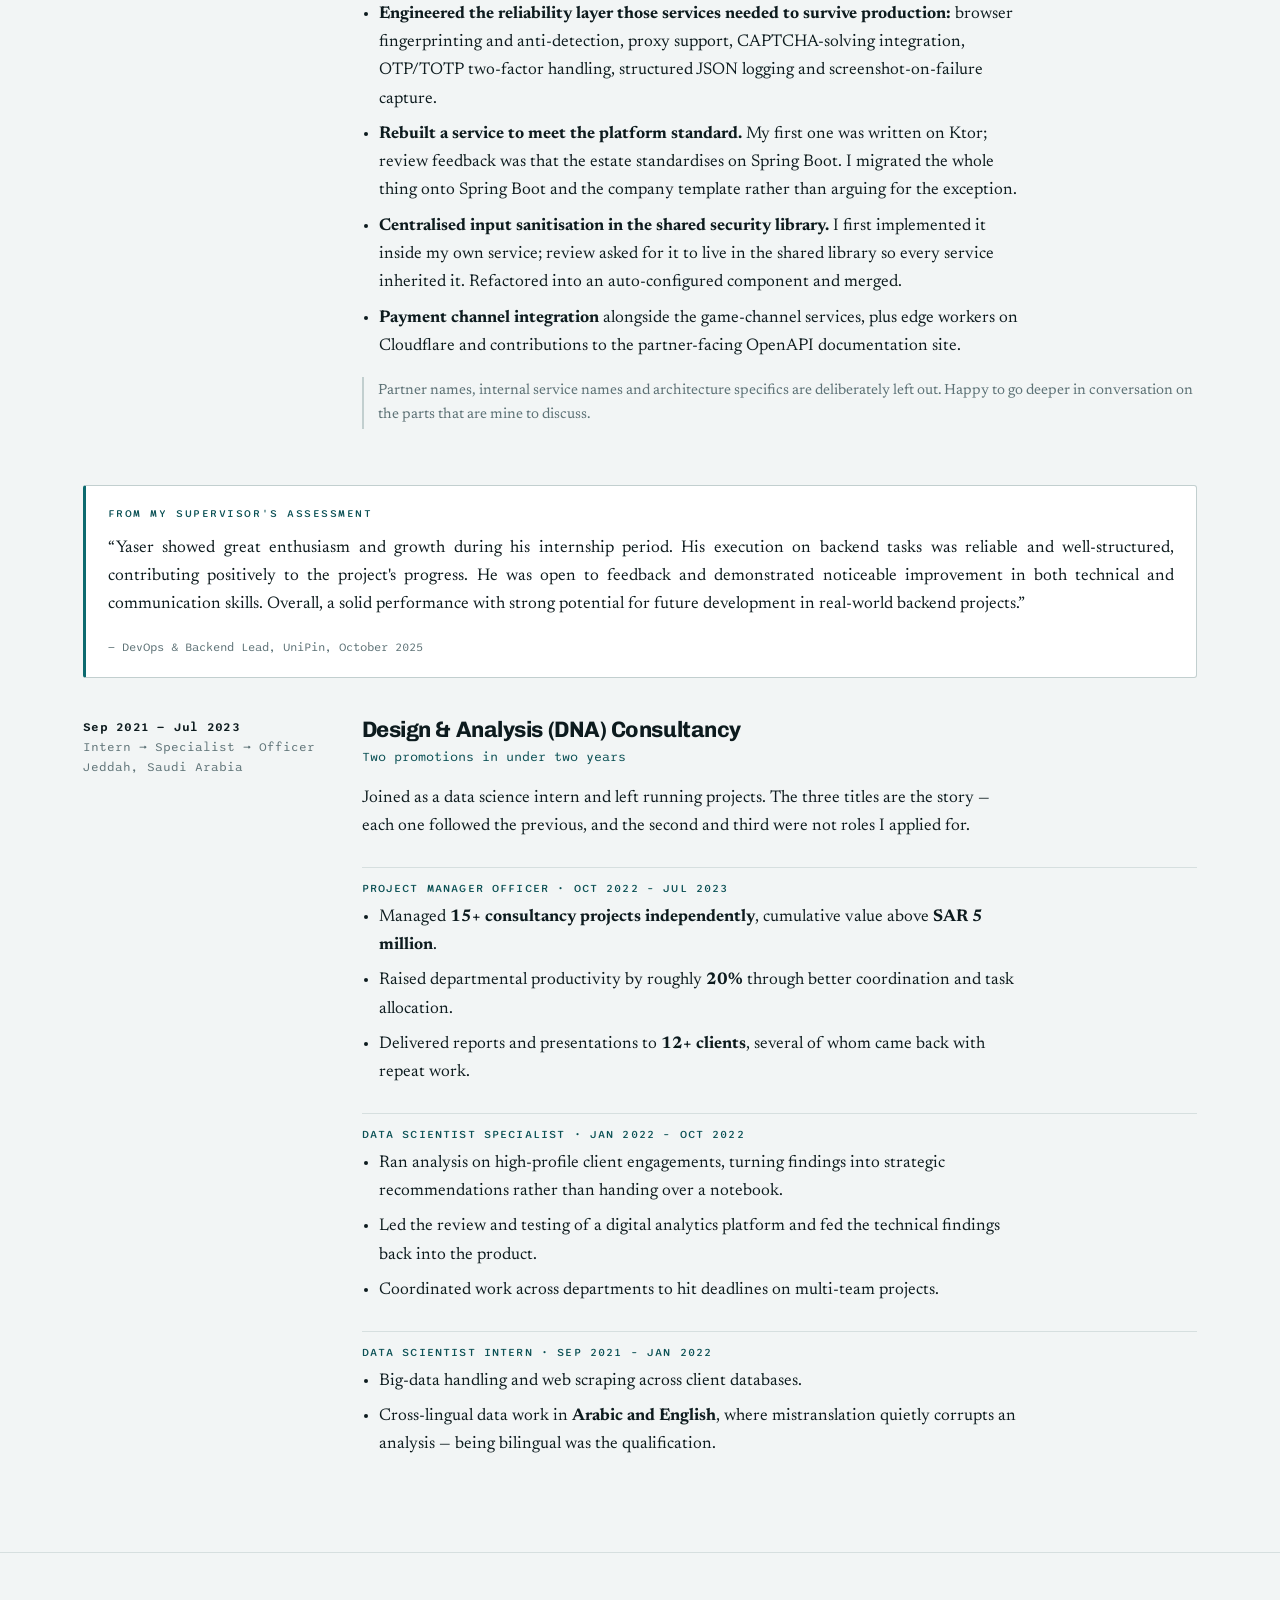
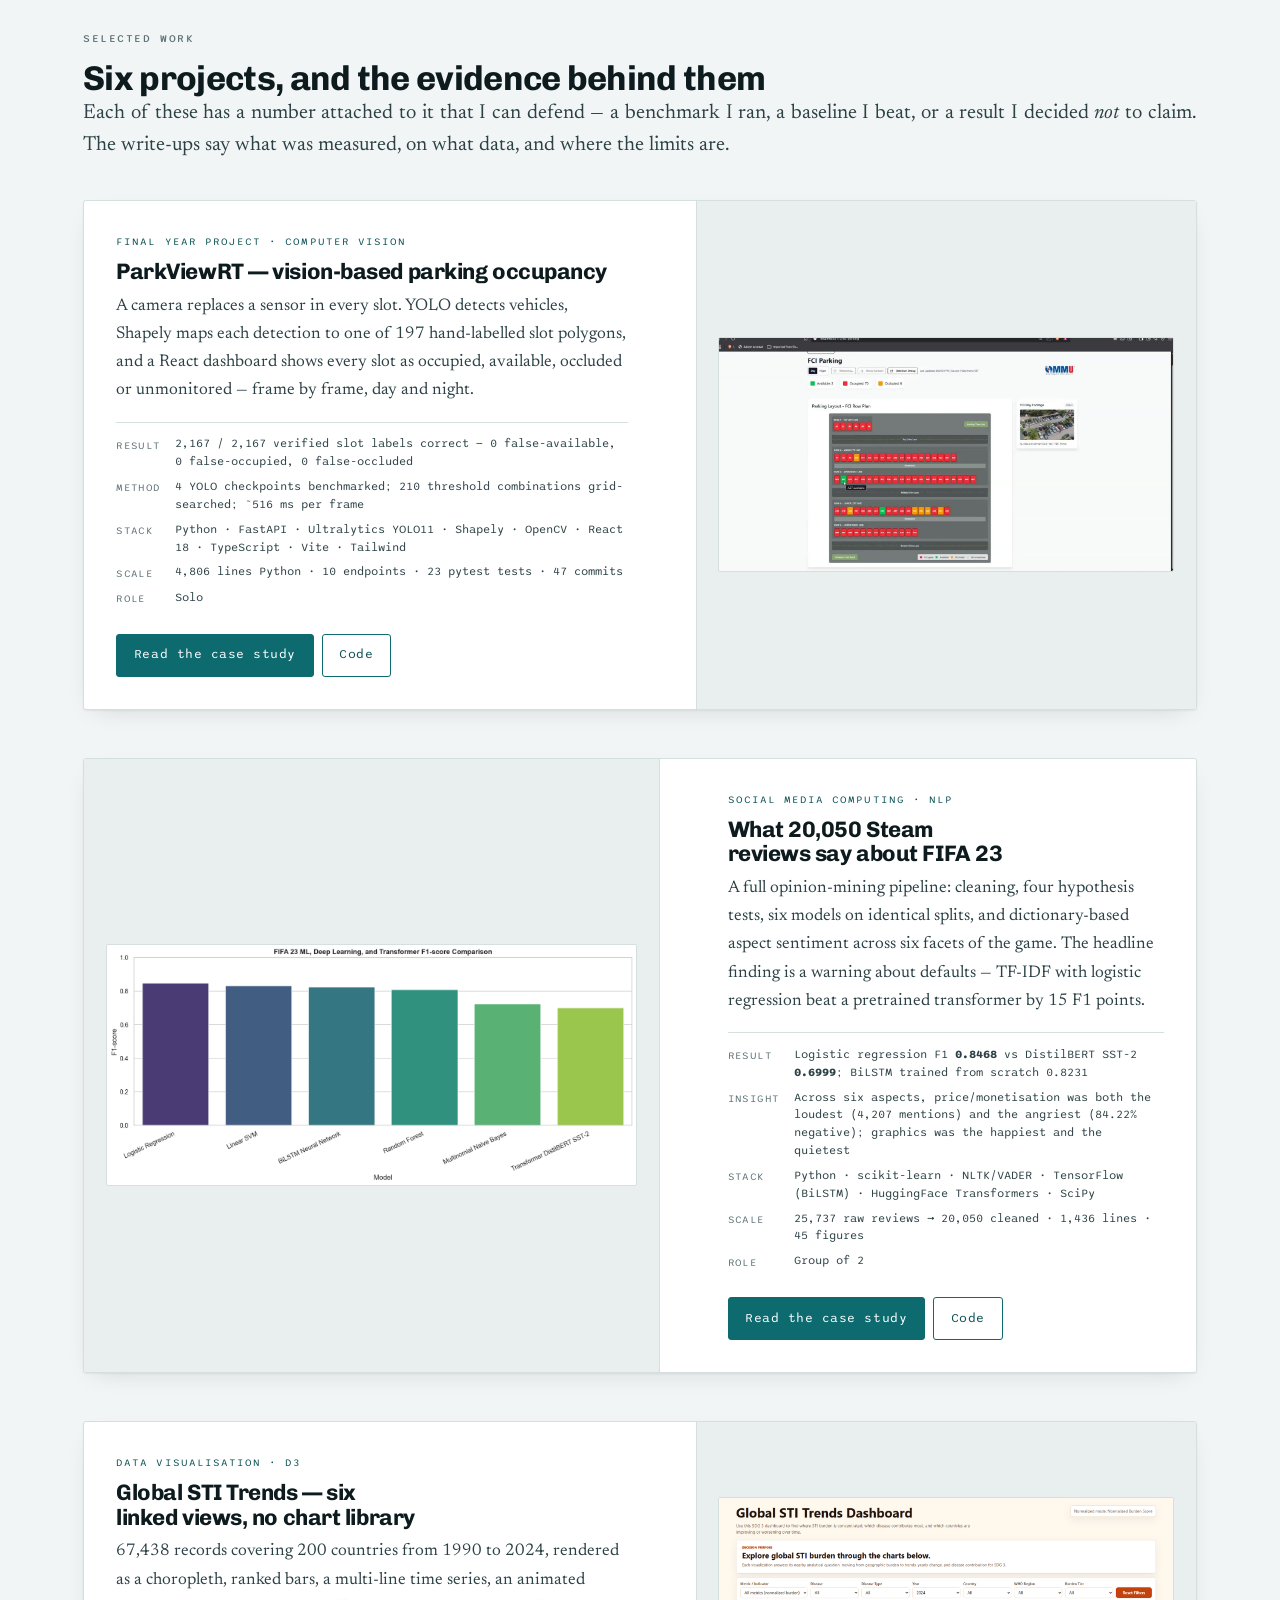
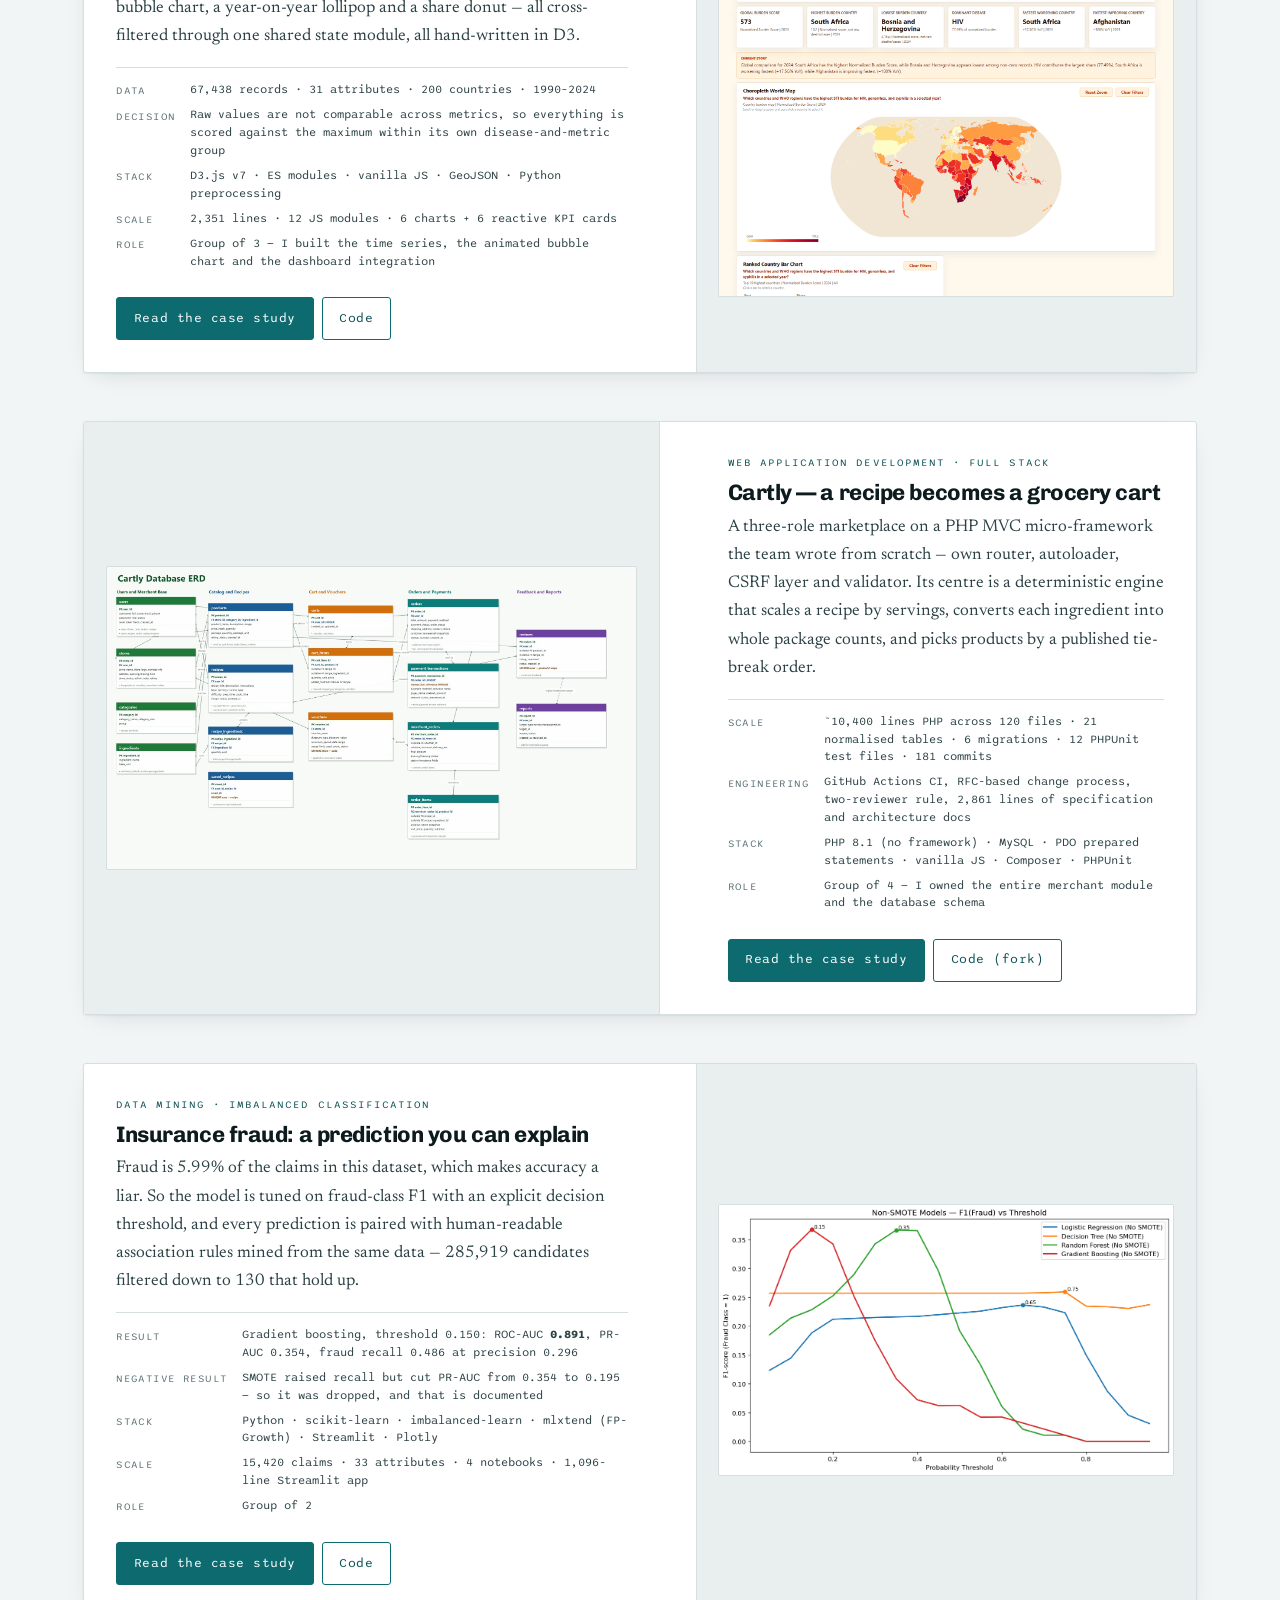
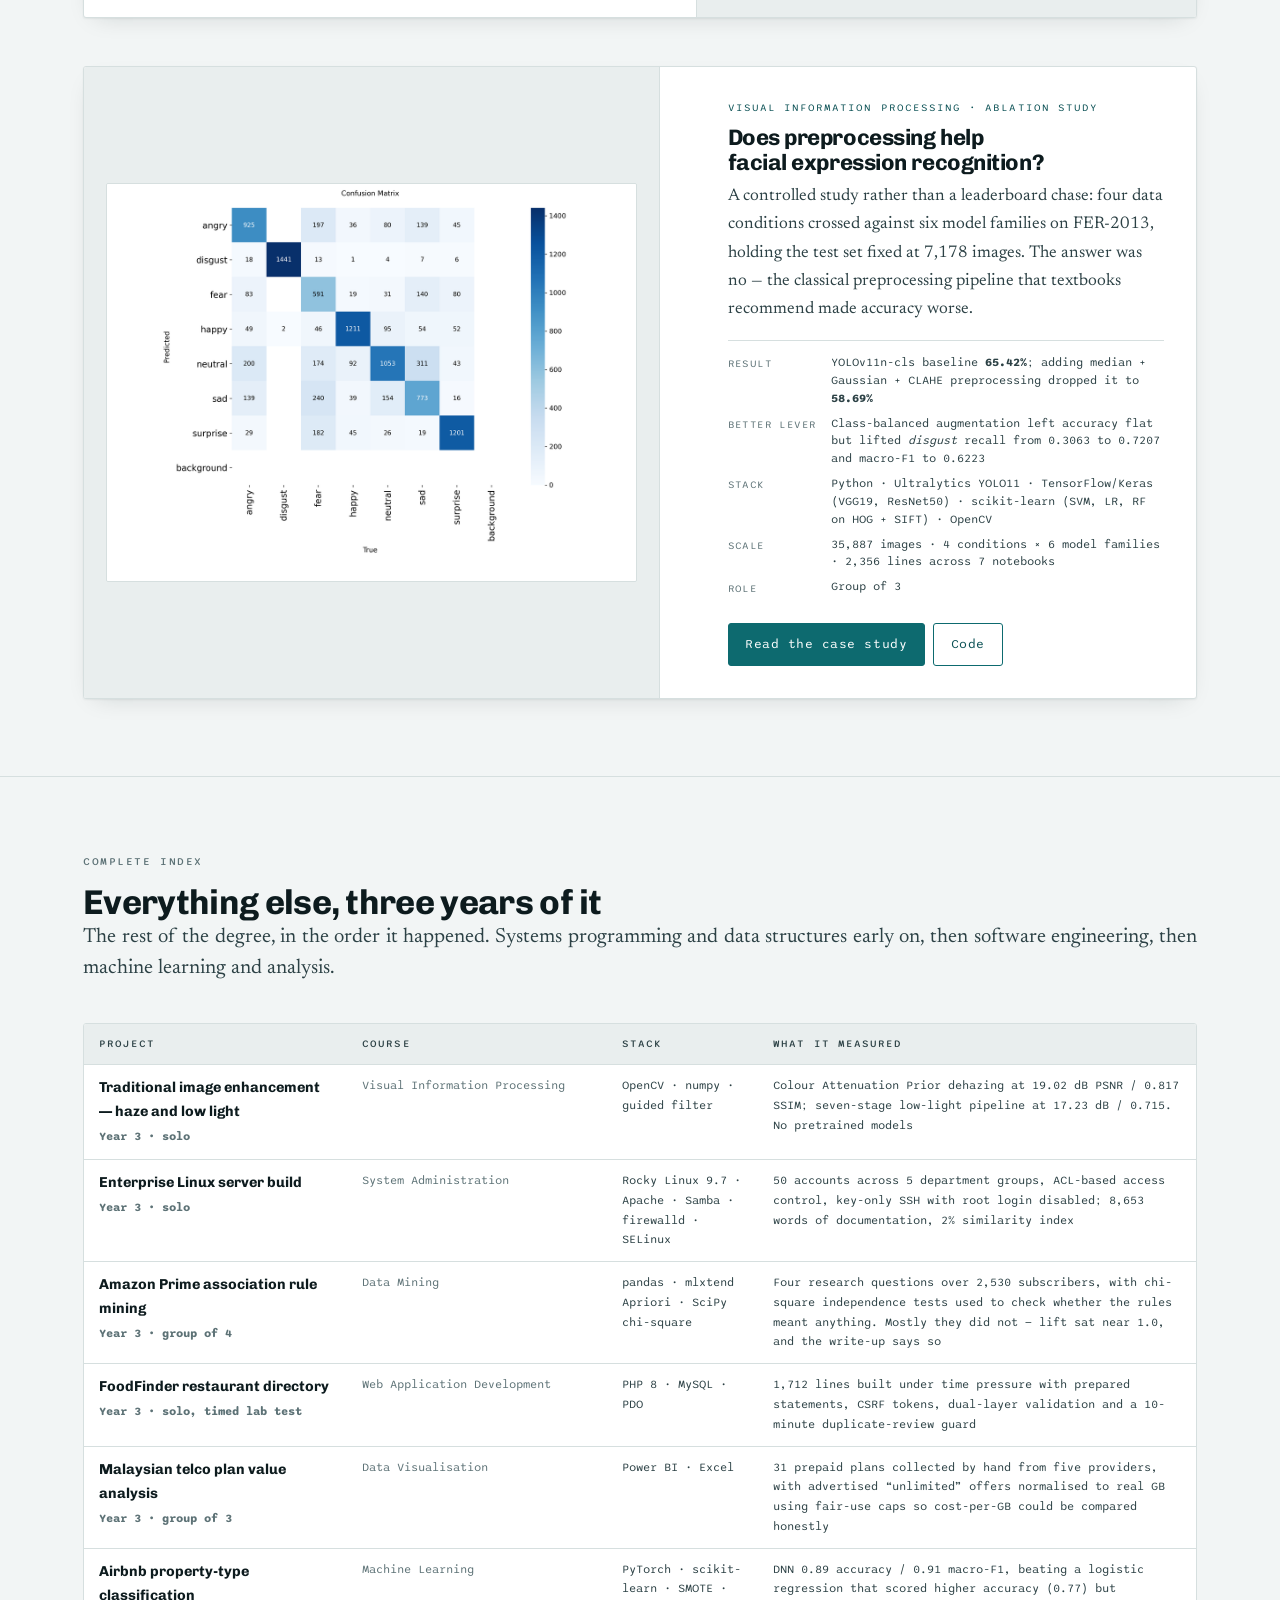
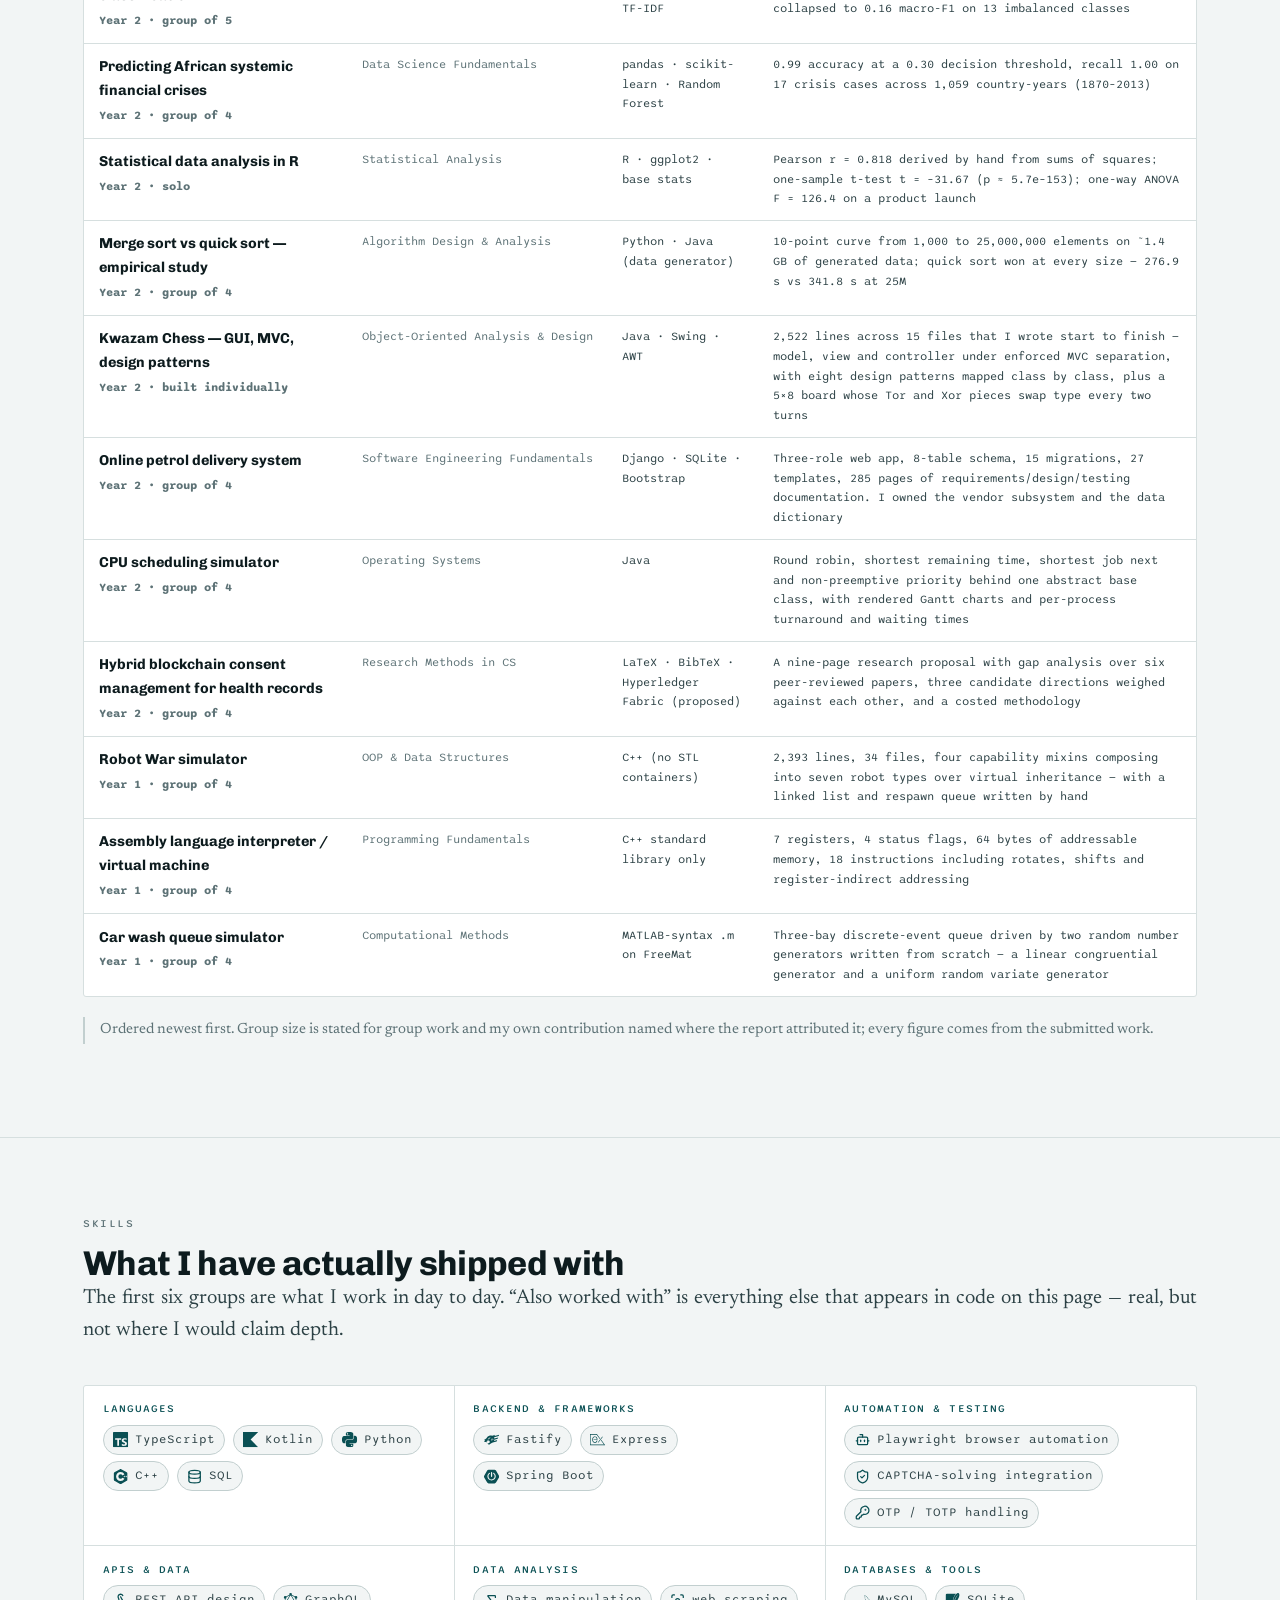
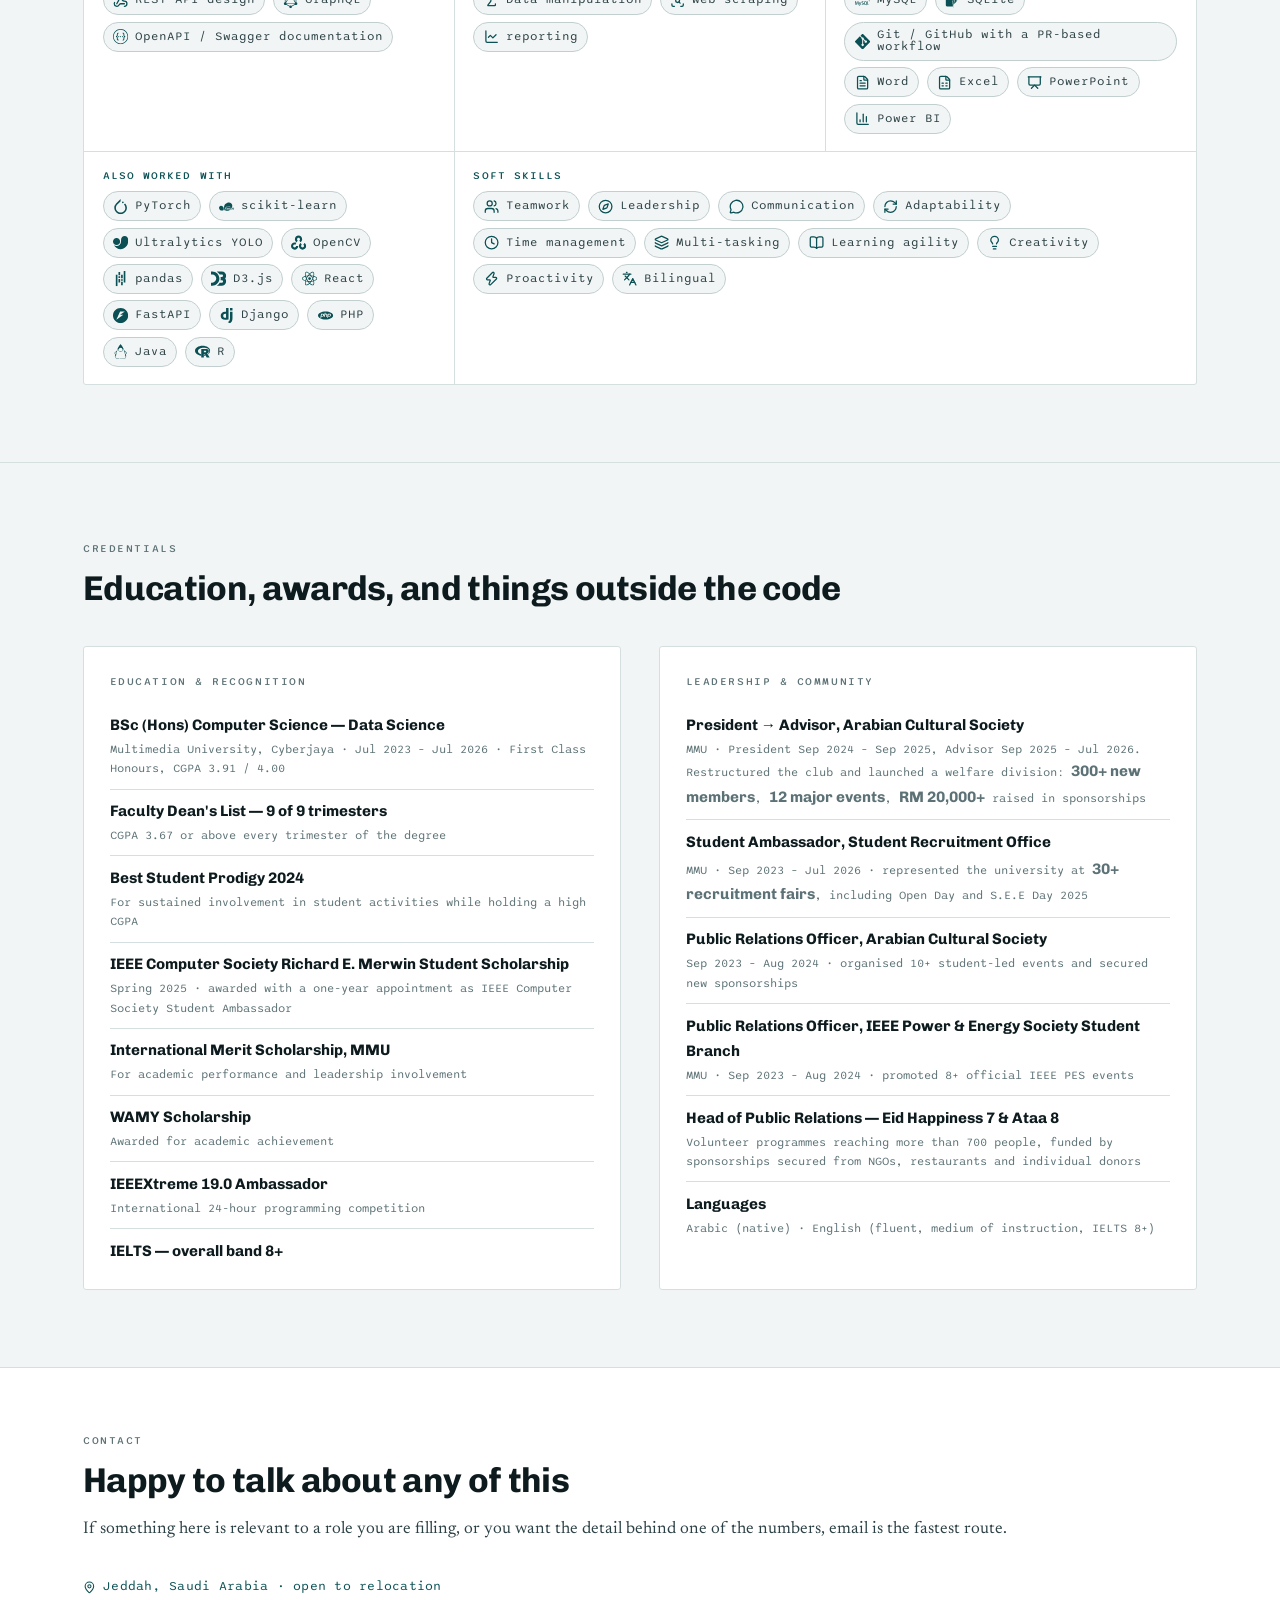
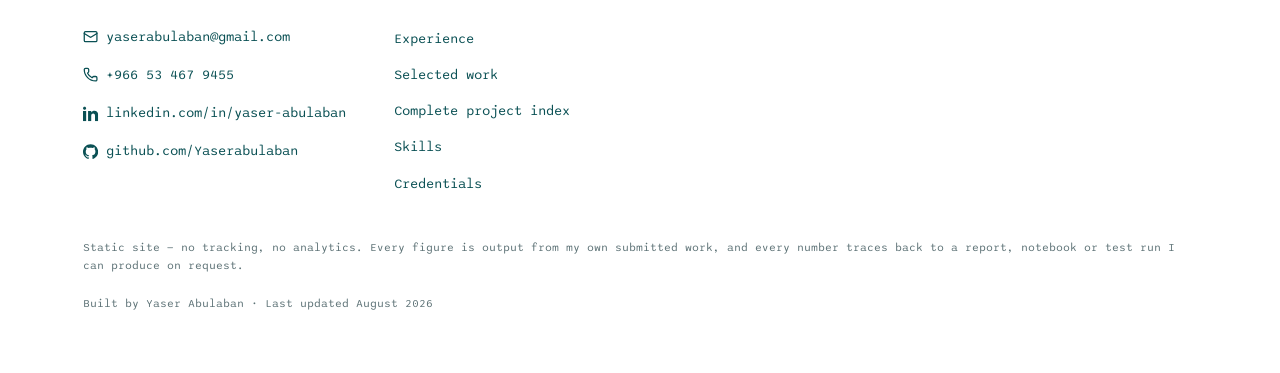
==== commit 6c84ab94: "Add icons, soften the mono, lead with experience - inline an SVG symbol sheet per page: brand marks " ====
--- a/index.html
+++ b/index.html
@@ -11,19 +11,79 @@
 <link rel="icon" href="assets/favicon.svg" type="image/svg+xml">
 <link rel="preconnect" href="https://fonts.googleapis.com">
 <link rel="preconnect" href="https://fonts.gstatic.com" crossorigin>
-<link rel="stylesheet" href="https://fonts.googleapis.com/css2?family=Chivo:wght@400;700;800&amp;family=IBM+Plex+Mono:wght@400;500;600&amp;family=Newsreader:opsz,wght@6..72,400;6..72,500;6..72,600&amp;display=swap">
+<link rel="stylesheet" href="https://fonts.googleapis.com/css2?family=Chivo:wght@400;700;800&amp;family=Newsreader:opsz,wght@6..72,400;6..72,500;6..72,600&amp;family=Sono:MONO,wght@1,400..600&amp;display=swap">
 <link rel="stylesheet" href="assets/css/site.css">
 <script src="assets/js/site.js"></script>
 </head>
 <body>
 <a class="skip" href="#main">Skip to content</a>
 
+<svg class="spritesheet" aria-hidden="true" focusable="false"><defs>
+<symbol id="i-github" viewBox="0 0 24 24" fill="currentColor"><path d="M12 .297c-6.63 0-12 5.373-12 12 0 5.303 3.438 9.8 8.205 11.385.6.113.82-.258.82-.577 0-.285-.01-1.04-.015-2.04-3.338.724-4.042-1.61-4.042-1.61C4.422 18.07 3.633 17.7 3.633 17.7c-1.087-.744.084-.729.084-.729 1.205.084 1.838 1.236 1.838 1.236 1.07 1.835 2.809 1.305 3.495.998.108-.776.417-1.305.76-1.605-2.665-.3-5.466-1.332-5.466-5.93 0-1.31.465-2.38 1.235-3.22-.135-.303-.54-1.523.105-3.176 0 0 1.005-.322 3.3 1.23.96-.267 1.98-.399 3-.405 1.02.006 2.04.138 3 .405 2.28-1.552 3.285-1.23 3.285-1.23.645 1.653.24 2.873.12 3.176.765.84 1.23 1.91 1.23 3.22 0 4.61-2.805 5.625-5.475 5.92.42.36.81 1.096.81 2.22 0 1.606-.015 2.896-.015 3.286 0 .315.21.69.825.57C20.565 22.092 24 17.592 24 12.297c0-6.627-5.373-12-12-12"/></symbol>
+<symbol id="i-kotlin" viewBox="0 0 24 24" fill="currentColor"><path d="M24 24H0V0h24L12 12Z"/></symbol>
+<symbol id="i-typescript" viewBox="0 0 24 24" fill="currentColor"><path d="M1.125 0C.502 0 0 .502 0 1.125v21.75C0 23.498.502 24 1.125 24h21.75c.623 0 1.125-.502 1.125-1.125V1.125C24 .502 23.498 0 22.875 0zm17.363 9.75c.612 0 1.154.037 1.627.111a6.38 6.38 0 0 1 1.306.34v2.458a3.95 3.95 0 0 0-.643-.361 5.093 5.093 0 0 0-.717-.26 5.453 5.453 0 0 0-1.426-.2c-.3 0-.573.028-.819.086a2.1 2.1 0 0 0-.623.242c-.17.104-.3.229-.393.374a.888.888 0 0 0-.14.49c0 .196.053.373.156.529.104.156.252.304.443.444s.423.276.696.41c.273.135.582.274.926.416.47.197.892.407 1.266.628.374.222.695.473.963.753.268.279.472.598.614.957.142.359.214.776.214 1.253 0 .657-.125 1.21-.373 1.656a3.033 3.033 0 0 1-1.012 1.085 4.38 4.38 0 0 1-1.487.596c-.566.12-1.163.18-1.79.18a9.916 9.916 0 0 1-1.84-.164 5.544 5.544 0 0 1-1.512-.493v-2.63a5.033 5.033 0 0 0 3.237 1.2c.333 0 .624-.03.872-.09.249-.06.456-.144.623-.25.166-.108.29-.234.373-.38a1.023 1.023 0 0 0-.074-1.089 2.12 2.12 0 0 0-.537-.5 5.597 5.597 0 0 0-.807-.444 27.72 27.72 0 0 0-1.007-.436c-.918-.383-1.602-.852-2.053-1.405-.45-.553-.676-1.222-.676-2.005 0-.614.123-1.141.369-1.582.246-.441.58-.804 1.004-1.089a4.494 4.494 0 0 1 1.47-.629 7.536 7.536 0 0 1 1.77-.201zm-15.113.188h9.563v2.166H9.506v9.646H6.789v-9.646H3.375z"/></symbol>
+<symbol id="i-python" viewBox="0 0 24 24" fill="currentColor"><path d="M14.25.18l.9.2.73.26.59.3.45.32.34.34.25.34.16.33.1.3.04.26.02.2-.01.13V8.5l-.05.63-.13.55-.21.46-.26.38-.3.31-.33.25-.35.19-.35.14-.33.1-.3.07-.26.04-.21.02H8.77l-.69.05-.59.14-.5.22-.41.27-.33.32-.27.35-.2.36-.15.37-.1.35-.07.32-.04.27-.02.21v3.06H3.17l-.21-.03-.28-.07-.32-.12-.35-.18-.36-.26-.36-.36-.35-.46-.32-.59-.28-.73-.21-.88-.14-1.05-.05-1.23.06-1.22.16-1.04.24-.87.32-.71.36-.57.4-.44.42-.33.42-.24.4-.16.36-.1.32-.05.24-.01h.16l.06.01h8.16v-.83H6.18l-.01-2.75-.02-.37.05-.34.11-.31.17-.28.25-.26.31-.23.38-.2.44-.18.51-.15.58-.12.64-.1.71-.06.77-.04.84-.02 1.27.05zm-6.3 1.98l-.23.33-.08.41.08.41.23.34.33.22.41.09.41-.09.33-.22.23-.34.08-.41-.08-.41-.23-.33-.33-.22-.41-.09-.41.09zm13.09 3.95l.28.06.32.12.35.18.36.27.36.35.35.47.32.59.28.73.21.88.14 1.04.05 1.23-.06 1.23-.16 1.04-.24.86-.32.71-.36.57-.4.45-.42.33-.42.24-.4.16-.36.09-.32.05-.24.02-.16-.01h-8.22v.82h5.84l.01 2.76.02.36-.05.34-.11.31-.17.29-.25.25-.31.24-.38.2-.44.17-.51.15-.58.13-.64.09-.71.07-.77.04-.84.01-1.27-.04-1.07-.14-.9-.2-.73-.25-.59-.3-.45-.33-.34-.34-.25-.34-.16-.33-.1-.3-.04-.25-.02-.2.01-.13v-5.34l.05-.64.13-.54.21-.46.26-.38.3-.32.33-.24.35-.2.35-.14.33-.1.3-.06.26-.04.21-.02.13-.01h5.84l.69-.05.59-.14.5-.21.41-.28.33-.32.27-.35.2-.36.15-.36.1-.35.07-.32.04-.28.02-.21V6.07h2.09l.14.01zm-6.47 14.25l-.23.33-.08.41.08.41.23.33.33.23.41.08.41-.08.33-.23.23-.33.08-.41-.08-.41-.23-.33-.33-.23-.41-.08-.41.08z"/></symbol>
+<symbol id="i-cplusplus" viewBox="0 0 24 24" fill="currentColor"><path d="M22.394 6c-.167-.29-.398-.543-.652-.69L12.926.22c-.509-.294-1.34-.294-1.848 0L2.26 5.31c-.508.293-.923 1.013-.923 1.6v10.18c0 .294.104.62.271.91.167.29.398.543.652.69l8.816 5.09c.508.293 1.34.293 1.848 0l8.816-5.09c.254-.147.485-.4.652-.69.167-.29.27-.616.27-.91V6.91c.003-.294-.1-.62-.268-.91zM12 19.11c-3.92 0-7.109-3.19-7.109-7.11 0-3.92 3.19-7.11 7.11-7.11a7.133 7.133 0 016.156 3.553l-3.076 1.78a3.567 3.567 0 00-3.08-1.78A3.56 3.56 0 008.444 12 3.56 3.56 0 0012 15.555a3.57 3.57 0 003.08-1.778l3.078 1.78A7.135 7.135 0 0112 19.11zm7.11-6.715h-.79v.79h-.79v-.79h-.79v-.79h.79v-.79h.79v.79h.79zm2.962 0h-.79v.79h-.79v-.79h-.79v-.79h.79v-.79h.79v.79h.79z"/></symbol>
+<symbol id="i-springboot" viewBox="0 0 24 24" fill="currentColor"><path d="m23.693 10.7058-4.73-8.1844c-.4094-.7106-1.4166-1.2942-2.2402-1.2942H7.2725c-.819 0-1.8308.5836-2.2402 1.2942L.307 10.7058c-.4095.7106-.4095 1.873 0 2.5837l4.7252 8.189c.4094.7107 1.4166 1.2943 2.2402 1.2943h9.455c.819 0 1.826-.5836 2.2402-1.2942l4.7252-8.189c.4095-.7107.4095-1.8732 0-2.5838zM10.9763 5.7547c0-.5365.4377-.9742.9742-.9742s.9742.4377.9742.9742v5.8217c0 .5366-.4377.9742-.9742.9742s-.9742-.4376-.9742-.9742zm.9742 12.4294c-3.6427 0-6.6077-2.965-6.6077-6.6077.0047-2.0896.993-4.0521 2.6685-5.304a.8657.8657 0 0 1 1.2142.1788.8657.8657 0 0 1-.1788 1.2143c-2.1602 1.6048-2.612 4.6592-1.0072 6.8194 1.6049 2.1603 4.6593 2.612 6.8195 1.0072 1.2378-.9177 1.9673-2.372 1.9673-3.9157a4.8972 4.8972 0 0 0-1.9861-3.925c-.386-.2824-.466-.8284-.1836-1.2143.2824-.386.8283-.466 1.2143-.1835 1.6895 1.2471 2.6826 3.2238 2.6873 5.3228 0 3.6474-2.965 6.6077-6.6077 6.6077z"/></symbol>
+<symbol id="i-express" viewBox="0 0 24 24" fill="currentColor"><path d="M12.262 16.666h1.146l6.975-9.325H19.22zm9.778 1.441v.004l-4.334-5.706-.557.74 4.873 6.682H.945V4.173h9.505l5.026 6.7.574-.772-4.374-5.928h.003l-.719-.945H0v17.544h24zM10.917 8.705a3.8 3.8 0 0 0-1.292-1.183q-.796-.45-1.916-.45c-.746 0-1.37.14-1.906.424a3.76 3.76 0 0 0-1.31 1.12 4.9 4.9 0 0 0-.75 1.581 7.17 7.17 0 0 0 0 3.696c.148.567.402 1.101.75 1.573a3.5 3.5 0 0 0 1.31 1.066q.803.39 1.906.389 1.77 0 2.739-.868.966-.867 1.328-2.457h-1.139q-.271 1.084-.977 1.734-.704.651-1.952.65-.812 0-1.392-.342a3.1 3.1 0 0 1-.957-.869 3.5 3.5 0 0 1-.551-1.182 5 5 0 0 1-.17-1.133 9 9 0 0 0-.015-.286 4.5 4.5 0 0 1 .015-.829c.047-.418.147-.83.296-1.223A3.7 3.7 0 0 1 5.54 9.05a2.9 2.9 0 0 1 .922-.742q.541-.28 1.246-.28c.47 0 .869.093 1.23.28q.541.281.922.742.379.461.587 1.057t.225 1.246H5.625l.004.957h6.182a7.3 7.3 0 0 0-.18-1.924 4.9 4.9 0 0 0-.715-1.68z"/></symbol>
+<symbol id="i-fastify" viewBox="0 0 24 24" fill="currentColor"><path d="M23.245 6.49L24 4.533l-.031-.121-7.473 1.967c.797-1.153.523-2.078.523-2.078s-2.387 1.524-4.193 1.485c-1.804-.04-2.387-.52-5.155.362-2.768.882-3.551 3.59-4.351 4.173-.804.583-3.32 2.477-3.32 2.477l.006.034 2.27-.724s-.622.585-1.945 2.37l-.062-.057.002.011s1.064 1.626 2.107 1.324a2.14 2.14 0 0 0 .353-.147c.419.234.967.463 1.572.525 0 0-.41-.475-.752-1.017l.238-.154.865.318-.096-.812c.003-.003.006-.003.008-.006l.849.311-.105-.738a5.65 5.65 0 0 1 .322-.158l.885-3.345 3.662-2.497-.291.733c-.741 1.826-2.135 2.256-2.135 2.256l-.582.22c-.433.512-.614.637-.764 2.353.348-.088.682-.107.984-.028 1.564.421 2.107 2.307 1.685 2.827-.104.13-.356.354-.673.617H7.77l-.008.514-.065.051h-.645l-.009.504-.17.127c-.607.011-1.373-.518-1.373-.518 0 .481.401 1.225.401 1.225l.07-.034-.061.045s1.625 1.083 2.646.681c.91-.356 3.263-2.213 5.296-3.093l6.15-1.62.811-2.1-4.688 1.235v-1.889l5.5-1.448.811-2.1-6.31 1.662V8.367zm-11.163 4l1.459-.384.02.074-.455 1.179-1.513.398zm.503 2.526l-1.512.398.489-1.266 1.459-.385.02.074zm1.971-.424l-1.513.398.49-1.266 1.459-.385.02.073Z"/></symbol>
+<symbol id="i-nodedotjs" viewBox="0 0 24 24" fill="currentColor"><path d="M11.998,24c-0.321,0-0.641-0.084-0.922-0.247l-2.936-1.737c-0.438-0.245-0.224-0.332-0.08-0.383 c0.585-0.203,0.703-0.25,1.328-0.604c0.065-0.037,0.151-0.023,0.218,0.017l2.256,1.339c0.082,0.045,0.197,0.045,0.272,0l8.795-5.076 c0.082-0.047,0.134-0.141,0.134-0.238V6.921c0-0.099-0.053-0.192-0.137-0.242l-8.791-5.072c-0.081-0.047-0.189-0.047-0.271,0 L3.075,6.68C2.99,6.729,2.936,6.825,2.936,6.921v10.15c0,0.097,0.054,0.189,0.139,0.235l2.409,1.392 c1.307,0.654,2.108-0.116,2.108-0.89V7.787c0-0.142,0.114-0.253,0.256-0.253h1.115c0.139,0,0.255,0.112,0.255,0.253v10.021 c0,1.745-0.95,2.745-2.604,2.745c-0.508,0-0.909,0-2.026-0.551L2.28,18.675c-0.57-0.329-0.922-0.945-0.922-1.604V6.921 c0-0.659,0.353-1.275,0.922-1.603l8.795-5.082c0.557-0.315,1.296-0.315,1.848,0l8.794,5.082c0.57,0.329,0.924,0.944,0.924,1.603 v10.15c0,0.659-0.354,1.273-0.924,1.604l-8.794,5.078C12.643,23.916,12.324,24,11.998,24z M19.099,13.993 c0-1.9-1.284-2.406-3.987-2.763c-2.731-0.361-3.009-0.548-3.009-1.187c0-0.528,0.235-1.233,2.258-1.233 c1.807,0,2.473,0.389,2.747,1.607c0.024,0.115,0.129,0.199,0.247,0.199h1.141c0.071,0,0.138-0.031,0.186-0.081 c0.048-0.054,0.074-0.123,0.067-0.196c-0.177-2.098-1.571-3.076-4.388-3.076c-2.508,0-4.004,1.058-4.004,2.833 c0,1.925,1.488,2.457,3.895,2.695c2.88,0.282,3.103,0.703,3.103,1.269c0,0.983-0.789,1.402-2.642,1.402 c-2.327,0-2.839-0.584-3.011-1.742c-0.02-0.124-0.126-0.215-0.253-0.215h-1.137c-0.141,0-0.254,0.112-0.254,0.253 c0,1.482,0.806,3.248,4.655,3.248C17.501,17.007,19.099,15.91,19.099,13.993z"/></symbol>
+<symbol id="i-graphql" viewBox="0 0 24 24" fill="currentColor"><path d="M12.002 0a2.138 2.138 0 1 0 0 4.277 2.138 2.138 0 1 0 0-4.277zm8.54 4.931a2.138 2.138 0 1 0 0 4.277 2.138 2.138 0 1 0 0-4.277zm0 9.862a2.138 2.138 0 1 0 0 4.277 2.138 2.138 0 1 0 0-4.277zm-8.54 4.931a2.138 2.138 0 1 0 0 4.276 2.138 2.138 0 1 0 0-4.276zm-8.542-4.93a2.138 2.138 0 1 0 0 4.276 2.138 2.138 0 1 0 0-4.277zm0-9.863a2.138 2.138 0 1 0 0 4.277 2.138 2.138 0 1 0 0-4.277zm8.542-3.378L2.953 6.777v10.448l9.049 5.224 9.047-5.224V6.777zm0 1.601 7.66 13.27H4.34zm-1.387.371L3.97 15.037V7.363zm2.774 0 6.646 3.838v7.674zM5.355 17.44h13.293l-6.646 3.836z"/></symbol>
+<symbol id="i-swagger" viewBox="0 0 24 24" fill="currentColor"><path d="M12 0C5.383 0 0 5.383 0 12s5.383 12 12 12c6.616 0 12-5.383 12-12S18.616 0 12 0zm0 1.144c5.995 0 10.856 4.86 10.856 10.856 0 5.995-4.86 10.856-10.856 10.856-5.996 0-10.856-4.86-10.856-10.856C1.144 6.004 6.004 1.144 12 1.144zM8.37 5.868a6.707 6.707 0 0 0-.423.005c-.983.056-1.573.517-1.735 1.472-.115.665-.096 1.348-.143 2.017-.013.35-.05.697-.115 1.038-.134.609-.397.798-1.016.83a2.65 2.65 0 0 0-.244.042v1.463c1.126.055 1.278.452 1.37 1.629.033.429-.013.858.015 1.287.018.406.073.808.156 1.2.259 1.075 1.307 1.435 2.575 1.218v-1.283c-.203 0-.383.005-.558 0-.43-.013-.591-.12-.632-.535-.056-.535-.042-1.08-.075-1.62-.064-1.001-.175-1.988-1.153-2.625.503-.37.868-.812.983-1.398.083-.41.134-.821.166-1.237.028-.415-.023-.84.014-1.25.06-.665.102-.937.9-.91.12 0 .235-.017.369-.027v-1.31c-.16 0-.31-.004-.454-.006zm7.593.009a4.247 4.247 0 0 0-.813.06v1.274c.245 0 .434 0 .623.005.328.004.577.13.61.494.032.332.031.669.064 1.006.065.669.101 1.347.217 2.007.102.544.475.95.941 1.283-.817.549-1.057 1.333-1.098 2.215-.023.604-.037 1.213-.069 1.822-.028.554-.222.734-.78.748-.157.004-.31.018-.484.028v1.305c.327 0 .627.019.927 0 .932-.055 1.495-.507 1.68-1.412.078-.498.124-1 .138-1.504.032-.461.028-.927.074-1.384.069-.715.397-1.01 1.112-1.057a.972.972 0 0 0 .199-.046v-1.463c-.12-.014-.204-.027-.291-.032-.536-.023-.804-.203-.937-.71a5.146 5.146 0 0 1-.152-.993c-.037-.618-.033-1.241-.074-1.86-.08-1.192-.794-1.753-1.887-1.786zm-6.89 5.28a.844.844 0 0 0-.083 1.684h.055a.83.83 0 0 0 .877-.78v-.046a.845.845 0 0 0-.83-.858zm2.911 0a.808.808 0 0 0-.834.78c0 .027 0 .05.004.078 0 .503.342.826.859.826.507 0 .826-.332.826-.853-.005-.503-.342-.836-.855-.831zm2.963 0a.861.861 0 0 0-.876.835c0 .47.378.849.849.849h.009c.425.074.853-.337.881-.83.023-.457-.392-.854-.863-.854z"/></symbol>
+<symbol id="i-pandas" viewBox="0 0 24 24" fill="currentColor"><path d="M16.922 0h2.623v18.104h-2.623zm-4.126 12.94h2.623v2.57h-2.623zm0-7.037h2.623v5.446h-2.623zm0 11.197h2.623v5.446h-2.623zM4.456 5.896h2.622V24H4.455zm4.213 2.559h2.623v2.57H8.67zm0 4.151h2.623v5.447H8.67zm0-11.187h2.623v5.446H8.67Z"/></symbol>
+<symbol id="i-scikitlearn" viewBox="0 0 24 24" fill="currentColor"><path d="M15.601 5.53c-1.91.035-3.981.91-5.63 2.56-2.93 2.93-2.083 8.53-1.088 9.525.805.804 6.595 1.843 9.526-1.088a9.74 9.74 0 0 0 .584-.643c.043-.292.205-.66.489-1.106a1.848 1.848 0 0 1-.537.176c-.144.265-.37.55-.676.855-.354.335-.607.554-.76.656a.795.795 0 0 1-.437.152c-.35 0-.514-.308-.494-.924-.22.316-.425.549-.612.7a.914.914 0 0 1-.578.224c-.194 0-.36-.09-.496-.273a1.03 1.03 0 0 1-.193-.507 4.016 4.016 0 0 1-.726.583c-.224.132-.47.197-.74.197-.3 0-.543-.096-.727-.288a.978.978 0 0 1-.257-.524v.004c-.3.276-.564.48-.79.611a1.295 1.295 0 0 1-.649.197.693.693 0 0 1-.571-.275c-.145-.183-.218-.43-.218-.739 0-.464.101-1.02.302-1.67.201-.65.445-1.25.733-1.797l.842-.312a.21.21 0 0 1 .06-.013c.063 0 .116.047.157.14.04.095.061.221.061.38 0 .451-.104.888-.312 1.31-.207.422-.532.873-.974 1.352-.018.23-.027.388-.027.474 0 .193.036.345.106.458.071.113.165.169.282.169a.71.71 0 0 0 .382-.13c.132-.084.333-.26.602-.523.028-.418.187-.798.482-1.142.324-.38.685-.569 1.08-.569.206 0 .37.054.494.16a.524.524 0 0 1 .186.417c0 .458-.486.829-1.459 1.114.088.43.32.646.693.646a.807.807 0 0 0 .417-.117c.129-.076.321-.243.575-.497.032-.252.118-.495.259-.728.182-.3.416-.544.701-.73.285-.185.537-.278.756-.278.276 0 .47.127.58.381l.677-.374h.186l-.292.971c-.15.488-.226.823-.226 1.004 0 .19.067.285.202.285.086 0 .181-.045.285-.137.104-.092.25-.232.437-.42v.001c.143-.155.274-.32.392-.494-.19-.084-.285-.21-.285-.375 0-.17.058-.352.174-.545.116-.194.275-.29.479-.29.172 0 .258.088.258.265 0 .139-.05.338-.149.596.367-.04.687-.32.961-.842l.228-.01c1.059-2.438.828-5.075-.83-6.732-1.019-1.02-2.408-1.5-3.895-1.471zm4.725 8.203a8.938 8.938 0 0 1-1.333 2.151 1.09 1.09 0 0 0-.012.147c0 .168.047.309.14.423.092.113.206.17.34.17.296 0 .714-.264 1.254-.787-.001.04-.003.08-.003.121 0 .146.012.368.036.666l.733-.172c0-.2.003-.357.01-.474.01-.157.033-.33.066-.517.02-.11.07-.216.152-.315l.186-.216a5.276 5.276 0 0 1 .378-.397c.062-.055.116-.099.162-.13a.26.26 0 0 1 .123-.046c.055 0 .083.035.083.106 0 .07-.052.236-.156.497-.194.486-.292.848-.292 1.084 0 .175.046.314.136.418a.45.45 0 0 0 .358.155c.365 0 .803-.269 1.313-.808v-.381c-.361.426-.623.64-.784.64-.109 0-.163-.067-.163-.2 0-.1.065-.316.195-.65.19-.486.285-.836.285-1.048a.464.464 0 0 0-.112-.319.36.36 0 0 0-.282-.127c-.165 0-.354.077-.567.233-.213.156-.5.436-.863.84.053-.262.165-.622.335-1.08l-.809.156a6.54 6.54 0 0 0-.399 1.074c-.04.156-.07.316-.092.48a7.447 7.447 0 0 1-.49.45.38.38 0 0 1-.229.08.208.208 0 0 1-.174-.082.352.352 0 0 1-.064-.222c0-.1.019-.214.056-.343.038-.13.12-.373.249-.731l.308-.849zm-17.21-2.927c-.863-.016-1.67.263-2.261.854-1.352 1.352-1.07 3.827.631 5.527 1.7 1.701 4.95 1.21 5.527.632.467-.466 1.07-3.827-.631-5.527-.957-.957-2.158-1.465-3.267-1.486zm12.285.358h.166v.21H15.4zm.427 0h.166v.865l.46-.455h.195l-.364.362.428.684h-.198l-.357-.575-.164.166v.41h-.166zm1.016 0h.166v.21h-.166zm.481.122h.166v.288h.172v.135h-.172v.717c0 .037.006.062.02.075.012.013.037.02.074.02a.23.23 0 0 0 .078-.01v.141a.802.802 0 0 1-.136.014.23.23 0 0 1-.15-.043.15.15 0 0 1-.052-.123v-.79h-.141v-.136h.141zm-3.562.258c.081 0 .15.012.207.038.057.024.1.061.13.11s.045.106.045.173h-.176c-.006-.111-.075-.167-.208-.167a.285.285 0 0 0-.164.041.134.134 0 0 0-.06.117c0 .035.015.065.045.088.03.024.08.044.15.06l.16.039a.47.47 0 0 1 .224.105c.047.046.07.108.07.186a.3.3 0 0 1-.052.175.327.327 0 0 1-.152.116.585.585 0 0 1-.226.041c-.136 0-.24-.03-.309-.088-.069-.059-.105-.149-.109-.269h.176c.004.037.01.065.017.084a.166.166 0 0 0 .034.054c.044.043.112.065.204.065a.31.31 0 0 0 .177-.045.139.139 0 0 0 .067-.119.116.116 0 0 0-.038-.09.287.287 0 0 0-.124-.055l-.156-.038a1.248 1.248 0 0 1-.159-.05.359.359 0 0 1-.098-.061.22.22 0 0 1-.058-.083.32.32 0 0 1-.016-.108c0-.096.036-.174.109-.232a.45.45 0 0 1 .29-.087zm1.035 0a.46.46 0 0 1 .202.043.351.351 0 0 1 .187.212.577.577 0 0 1 .023.126h-.168a.256.256 0 0 0-.078-.168.242.242 0 0 0-.17-.06.248.248 0 0 0-.155.05.306.306 0 0 0-.1.144.662.662 0 0 0-.034.224.58.58 0 0 0 .035.214.299.299 0 0 0 .101.135.261.261 0 0 0 .157.048c.142 0 .227-.084.256-.252h.167a.519.519 0 0 1-.065.22.35.35 0 0 1-.146.138.464.464 0 0 1-.216.048.448.448 0 0 1-.246-.066.441.441 0 0 1-.161-.192.703.703 0 0 1-.057-.293c0-.085.01-.163.032-.233a.522.522 0 0 1 .095-.182.403.403 0 0 1 .15-.117.453.453 0 0 1 .191-.04zm.603.03h.166v1.046H15.4zm1.443 0h.166v1.046h-.166zm-5.05.618c-.08 0-.2.204-.356.611-.155.407-.308.977-.459 1.71.281-.312.509-.662.683-1.05.175-.387.262-.72.262-.999a.455.455 0 0 0-.036-.197c-.025-.05-.056-.075-.093-.075zm4.662 1.797c-.221 0-.431.188-.629.563-.197.376-.296.722-.296 1.038 0 .12.029.216.088.29a.273.273 0 0 0 .223.111c.221 0 .43-.188.625-.565.196-.377.294-.725.294-1.043a.457.457 0 0 0-.083-.29.269.269 0 0 0-.222-.104zm-2.848.007c-.146 0-.285.11-.417.333-.133.222-.2.51-.2.866.566-.159.849-.452.849-.881 0-.212-.077-.318-.232-.318Z"/></symbol>
+<symbol id="i-pytorch" viewBox="0 0 24 24" fill="currentColor"><path d="M12.005 0L4.952 7.053a9.865 9.865 0 000 14.022 9.866 9.866 0 0014.022 0c3.984-3.9 3.986-10.205.085-14.023l-1.744 1.743c2.904 2.905 2.904 7.634 0 10.538s-7.634 2.904-10.538 0-2.904-7.634 0-10.538l4.647-4.646.582-.665zm3.568 3.899a1.327 1.327 0 00-1.327 1.327 1.327 1.327 0 001.327 1.328A1.327 1.327 0 0016.9 5.226 1.327 1.327 0 0015.573 3.9z"/></symbol>
+<symbol id="i-opencv" viewBox="0 0 24 24" fill="currentColor"><path d="M11.8992.8525C8.735.8525 6.17 3.4175 6.17 6.5817c0 2.102 1.1321 3.9398 2.8198 4.9366l1.6412-2.7849c.0411-.0699.0176-.1593-.0495-.2048-.6233-.4227-1.0328-1.137-1.0328-1.947 0-1.298 1.0524-2.3504 2.3505-2.3504 1.2981 0 2.3505 1.0524 2.3505 2.3505 0 .8098-.4095 1.5242-1.0328 1.947-.0671.0454-.0907.1348-.0495.2047l1.6414 2.785c1.6878-.9969 2.8199-2.8346 2.8199-4.9367 0-3.1642-2.5653-5.7292-5.7295-5.7292zm-6.17 10.8366C2.565 11.6891 0 14.2541 0 17.4183c0 3.1642 2.565 5.7292 5.7292 5.7292 3.1798 0 5.8074-2.6995 5.7275-5.8762H8.2313c-.0847 0-.1513.0717-.1519.1564-.0082 1.266-1.0644 2.3411-2.3502 2.3411-1.2981 0-2.3505-1.0524-2.3505-2.3505 0-1.2982 1.0524-2.3505 2.3505-2.3505.34 0 .663.0724.9547.2022.0713.0318.1566.0077.1962-.0595l1.6464-2.7935c-.8273-.4636-1.7815-.7279-2.7973-.7279zm15.4424.7614l-1.6366 2.7878c-.041.07-.0172.1594.05.2048.624.4217 1.0348 1.1354 1.0363 1.9452.0022 1.298-1.0483 2.352-2.3465 2.3542-1.298.0023-2.3523-1.0482-2.3545-2.3462-.0015-.8098.4068-1.5248 1.0294-1.9486.067-.0457.0905-.1353.0492-.2051l-1.6464-2.7818c-1.6859.9998-2.8146 2.8394-2.811 4.9415.0056 3.1641 2.575 5.7248 5.7393 5.7192 3.1641-.0054 5.7246-2.575 5.7192-5.7392-.0037-2.1022-1.139-3.938-2.8284-4.9318z"/></symbol>
+<symbol id="i-d3" viewBox="0 0 24 24" fill="currentColor"><path d="M13.312 12C13.312 5.718 8.22.625 1.937.625H0v5h1.938c3.521 0 6.375 2.854 6.375 6.375s-2.854 6.375-6.375 6.375H0v5h1.938c6.281 0 11.374-5.093 11.374-11.375zM24 7.563C24 3.731 20.893.625 17.062.625h-8a13.4154 13.4154 0 0 1 4.686 5h3.314c1.069 0 1.938.868 1.938 1.938 0 1.07-.869 1.938-1.938 1.938h-1.938c.313 1.652.313 3.348 0 5h1.938c1.068 0 1.938.867 1.938 1.938s-.869 1.938-1.938 1.938h-3.314a13.4154 13.4154 0 0 1-4.686 5h8c1.621 0 3.191-.568 4.438-1.605 2.943-2.45 3.346-6.824.895-9.77A6.9459 6.9459 0 0 0 24 7.563z"/></symbol>
+<symbol id="i-mysql" viewBox="0 0 24 24" fill="currentColor"><path d="M16.405 5.501c-.115 0-.193.014-.274.033v.013h.014c.054.104.146.18.214.273.054.107.1.214.154.32l.014-.015c.094-.066.14-.172.14-.333-.04-.047-.046-.094-.08-.14-.04-.067-.126-.1-.18-.153zM5.77 18.695h-.927a50.854 50.854 0 00-.27-4.41h-.008l-1.41 4.41H2.45l-1.4-4.41h-.01a72.892 72.892 0 00-.195 4.41H0c.055-1.966.192-3.81.41-5.53h1.15l1.335 4.064h.008l1.347-4.064h1.095c.242 2.015.384 3.86.428 5.53zm4.017-4.08c-.378 2.045-.876 3.533-1.492 4.46-.482.716-1.01 1.073-1.583 1.073-.153 0-.34-.046-.566-.138v-.494c.11.017.24.026.386.026.268 0 .483-.075.647-.222.197-.18.295-.382.295-.605 0-.155-.077-.47-.23-.944L6.23 14.615h.91l.727 2.36c.164.536.233.91.205 1.123.4-1.064.678-2.227.835-3.483zm12.325 4.08h-2.63v-5.53h.885v4.85h1.745zm-3.32.135l-1.016-.5c.09-.076.177-.158.255-.25.433-.506.648-1.258.648-2.253 0-1.83-.718-2.746-2.155-2.746-.704 0-1.254.232-1.65.697-.43.508-.646 1.256-.646 2.245 0 .972.19 1.686.574 2.14.35.41.877.615 1.583.615.264 0 .506-.033.725-.098l1.325.772.36-.622zM15.5 17.588c-.225-.36-.337-.94-.337-1.736 0-1.393.424-2.09 1.27-2.09.443 0 .77.167.977.5.224.362.336.936.336 1.723 0 1.404-.424 2.108-1.27 2.108-.445 0-.77-.167-.978-.5zm-1.658-.425c0 .47-.172.856-.516 1.156-.344.3-.803.45-1.384.45-.543 0-1.064-.172-1.573-.515l.237-.476c.438.22.833.328 1.19.328.332 0 .593-.073.783-.22a.754.754 0 00.3-.615c0-.33-.23-.61-.648-.845-.388-.213-1.163-.657-1.163-.657-.422-.307-.632-.636-.632-1.177 0-.45.157-.81.47-1.085.315-.278.72-.415 1.22-.415.512 0 .98.136 1.4.41l-.213.476a2.726 2.726 0 00-1.064-.23c-.283 0-.502.068-.654.206a.685.685 0 00-.248.524c0 .328.234.61.666.85.393.215 1.187.67 1.187.67.433.305.648.63.648 1.168zm9.382-5.852c-.535-.014-.95.04-1.297.188-.1.04-.26.04-.274.167.055.053.063.14.11.214.08.134.218.313.346.407.14.11.28.216.427.31.26.16.555.255.81.416.145.094.293.213.44.313.073.05.12.14.214.172v-.02c-.046-.06-.06-.147-.105-.214-.067-.067-.134-.127-.2-.193a3.223 3.223 0 00-.695-.675c-.214-.146-.682-.35-.77-.595l-.013-.014c.146-.013.32-.066.46-.106.227-.06.435-.047.67-.106.106-.027.213-.06.32-.094v-.06c-.12-.12-.21-.283-.334-.395a8.867 8.867 0 00-1.104-.823c-.21-.134-.476-.22-.697-.334-.08-.04-.214-.06-.26-.127-.12-.146-.19-.34-.275-.514a17.69 17.69 0 01-.547-1.163c-.12-.262-.193-.523-.34-.763-.69-1.137-1.437-1.826-2.586-2.5-.247-.14-.543-.2-.856-.274-.167-.008-.334-.02-.5-.027-.11-.047-.216-.174-.31-.235-.38-.24-1.364-.76-1.644-.072-.18.434.267.862.422 1.082.115.153.26.328.34.5.047.116.06.235.107.356.106.294.207.622.347.897.073.14.153.287.247.413.054.073.146.107.167.227-.094.136-.1.334-.154.5-.24.757-.146 1.693.194 2.25.107.166.362.534.703.393.3-.12.234-.5.32-.835.02-.08.007-.133.048-.187v.015c.094.188.188.367.274.555.206.328.566.668.867.895.16.12.287.328.487.402v-.02h-.015c-.043-.058-.1-.086-.154-.133a3.445 3.445 0 01-.35-.4 8.76 8.76 0 01-.747-1.218c-.11-.21-.202-.436-.29-.643-.04-.08-.04-.2-.107-.24-.1.146-.247.273-.32.453-.127.288-.14.642-.188 1.01-.027.007-.014 0-.027.014-.214-.052-.287-.274-.367-.46-.2-.475-.233-1.238-.06-1.785.047-.14.247-.582.167-.716-.042-.127-.174-.2-.247-.303a2.478 2.478 0 01-.24-.427c-.16-.374-.24-.788-.414-1.162-.08-.173-.22-.354-.334-.513-.127-.18-.267-.307-.368-.52-.033-.073-.08-.194-.027-.274.014-.054.042-.075.094-.09.088-.072.335.022.422.062.247.1.455.194.662.334.094.066.195.193.315.226h.14c.214.047.455.014.655.073.355.114.675.28.962.46a5.953 5.953 0 012.085 2.286c.08.154.115.295.188.455.14.33.313.663.455.982.14.315.275.636.476.897.1.14.502.213.682.286.133.06.34.115.46.188.23.14.454.3.67.454.11.076.443.243.463.378z"/></symbol>
+<symbol id="i-sqlite" viewBox="0 0 24 24" fill="currentColor"><path d="M21.678.521c-1.032-.92-2.28-.55-3.513.544a8.71 8.71 0 0 0-.547.535c-2.109 2.237-4.066 6.38-4.674 9.544.237.48.422 1.093.544 1.561a13.044 13.044 0 0 1 .164.703s-.019-.071-.096-.296l-.05-.146a1.689 1.689 0 0 0-.033-.08c-.138-.32-.518-.995-.686-1.289-.143.423-.27.818-.376 1.176.484.884.778 2.4.778 2.4s-.025-.099-.147-.442c-.107-.303-.644-1.244-.772-1.464-.217.804-.304 1.346-.226 1.478.152.256.296.698.422 1.186.286 1.1.485 2.44.485 2.44l.017.224a22.41 22.41 0 0 0 .056 2.748c.095 1.146.273 2.13.5 2.657l.155-.084c-.334-1.038-.47-2.399-.41-3.967.09-2.398.642-5.29 1.661-8.304 1.723-4.55 4.113-8.201 6.3-9.945-1.993 1.8-4.692 7.63-5.5 9.788-.904 2.416-1.545 4.684-1.931 6.857.666-2.037 2.821-2.912 2.821-2.912s1.057-1.304 2.292-3.166c-.74.169-1.955.458-2.362.629-.6.251-.762.337-.762.337s1.945-1.184 3.613-1.72C21.695 7.9 24.195 2.767 21.678.521m-18.573.543A1.842 1.842 0 0 0 1.27 2.9v16.608a1.84 1.84 0 0 0 1.835 1.834h9.418a22.953 22.953 0 0 1-.052-2.707c-.006-.062-.011-.141-.016-.2a27.01 27.01 0 0 0-.473-2.378c-.121-.47-.275-.898-.369-1.057-.116-.197-.098-.31-.097-.432 0-.12.015-.245.037-.386a9.98 9.98 0 0 1 .234-1.045l.217-.028c-.017-.035-.014-.065-.031-.097l-.041-.381a32.8 32.8 0 0 1 .382-1.194l.2-.019c-.008-.016-.01-.038-.018-.053l-.043-.316c.63-3.28 2.587-7.443 4.8-9.791.066-.069.133-.128.198-.194Z"/></symbol>
+<symbol id="i-git" viewBox="0 0 24 24" fill="currentColor"><path d="M13.09 23.549a1.54 1.54 0 0 1-2.18 0L.451 13.089a1.54 1.54 0 0 1 0-2.179l7.191-7.19 2.733 2.733a1.85 1.85 0 0 0 .964 2.326v6.66a1.849 1.849 0 1 0 1.54 0V8.957l2.508 2.508a1.85 1.85 0 1 0 1.09-1.09l-2.634-2.634a1.85 1.85 0 0 0-2.378-2.377L8.73 2.63 10.91.451a1.54 1.54 0 0 1 2.179 0l10.459 10.46a1.54 1.54 0 0 1 0 2.179z"/></symbol>
+<symbol id="i-react" viewBox="0 0 24 24" fill="currentColor"><path d="M14.23 12.004a2.236 2.236 0 0 1-2.235 2.236 2.236 2.236 0 0 1-2.236-2.236 2.236 2.236 0 0 1 2.235-2.236 2.236 2.236 0 0 1 2.236 2.236zm2.648-10.69c-1.346 0-3.107.96-4.888 2.622-1.78-1.653-3.542-2.602-4.887-2.602-.41 0-.783.093-1.106.278-1.375.793-1.683 3.264-.973 6.365C1.98 8.917 0 10.42 0 12.004c0 1.59 1.99 3.097 5.043 4.03-.704 3.113-.39 5.588.988 6.38.32.187.69.275 1.102.275 1.345 0 3.107-.96 4.888-2.624 1.78 1.654 3.542 2.603 4.887 2.603.41 0 .783-.09 1.106-.275 1.374-.792 1.683-3.263.973-6.365C22.02 15.096 24 13.59 24 12.004c0-1.59-1.99-3.097-5.043-4.032.704-3.11.39-5.587-.988-6.38-.318-.184-.688-.277-1.092-.278zm-.005 1.09v.006c.225 0 .406.044.558.127.666.382.955 1.835.73 3.704-.054.46-.142.945-.25 1.44-.96-.236-2.006-.417-3.107-.534-.66-.905-1.345-1.727-2.035-2.447 1.592-1.48 3.087-2.292 4.105-2.295zm-9.77.02c1.012 0 2.514.808 4.11 2.28-.686.72-1.37 1.537-2.02 2.442-1.107.117-2.154.298-3.113.538-.112-.49-.195-.964-.254-1.42-.23-1.868.054-3.32.714-3.707.19-.09.4-.127.563-.132zm4.882 3.05c.455.468.91.992 1.36 1.564-.44-.02-.89-.034-1.345-.034-.46 0-.915.01-1.36.034.44-.572.895-1.096 1.345-1.565zM12 8.1c.74 0 1.477.034 2.202.093.406.582.802 1.203 1.183 1.86.372.64.71 1.29 1.018 1.946-.308.655-.646 1.31-1.013 1.95-.38.66-.773 1.288-1.18 1.87-.728.063-1.466.098-2.21.098-.74 0-1.477-.035-2.202-.093-.406-.582-.802-1.204-1.183-1.86-.372-.64-.71-1.29-1.018-1.946.303-.657.646-1.313 1.013-1.954.38-.66.773-1.286 1.18-1.868.728-.064 1.466-.098 2.21-.098zm-3.635.254c-.24.377-.48.763-.704 1.16-.225.39-.435.782-.635 1.174-.265-.656-.49-1.31-.676-1.947.64-.15 1.315-.283 2.015-.386zm7.26 0c.695.103 1.365.23 2.006.387-.18.632-.405 1.282-.66 1.933-.2-.39-.41-.783-.64-1.174-.225-.392-.465-.774-.705-1.146zm3.063.675c.484.15.944.317 1.375.498 1.732.74 2.852 1.708 2.852 2.476-.005.768-1.125 1.74-2.857 2.475-.42.18-.88.342-1.355.493-.28-.958-.646-1.956-1.1-2.98.45-1.017.81-2.01 1.085-2.964zm-13.395.004c.278.96.645 1.957 1.1 2.98-.45 1.017-.812 2.01-1.086 2.964-.484-.15-.944-.318-1.37-.5-1.732-.737-2.852-1.706-2.852-2.474 0-.768 1.12-1.742 2.852-2.476.42-.18.88-.342 1.356-.494zm11.678 4.28c.265.657.49 1.312.676 1.948-.64.157-1.316.29-2.016.39.24-.375.48-.762.705-1.158.225-.39.435-.788.636-1.18zm-9.945.02c.2.392.41.783.64 1.175.23.39.465.772.705 1.143-.695-.102-1.365-.23-2.006-.386.18-.63.406-1.282.66-1.933zM17.92 16.32c.112.493.2.968.254 1.423.23 1.868-.054 3.32-.714 3.708-.147.09-.338.128-.563.128-1.012 0-2.514-.807-4.11-2.28.686-.72 1.37-1.536 2.02-2.44 1.107-.118 2.154-.3 3.113-.54zm-11.83.01c.96.234 2.006.415 3.107.532.66.905 1.345 1.727 2.035 2.446-1.595 1.483-3.092 2.295-4.11 2.295-.22-.005-.406-.05-.553-.132-.666-.38-.955-1.834-.73-3.703.054-.46.142-.944.25-1.438zm4.56.64c.44.02.89.034 1.345.034.46 0 .915-.01 1.36-.034-.44.572-.895 1.095-1.345 1.565-.455-.47-.91-.993-1.36-1.565z"/></symbol>
+<symbol id="i-fastapi" viewBox="0 0 24 24" fill="currentColor"><path d="M12 .0387C5.3729.0384.0003 5.3931 0 11.9988c-.001 6.6066 5.372 11.9628 12 11.9625 6.628.0003 12.001-5.3559 12-11.9625-.0003-6.6057-5.3729-11.9604-12-11.96m-.829 5.4153h7.55l-7.5805 5.3284h5.1828L5.279 18.5436q2.9466-6.5444 5.892-13.0896"/></symbol>
+<symbol id="i-django" viewBox="0 0 24 24" fill="currentColor"><path d="M11.146 0h3.924v18.166c-2.013.382-3.491.535-5.096.535-4.791 0-7.288-2.166-7.288-6.32 0-4.002 2.65-6.6 6.753-6.6.637 0 1.121.05 1.707.203zm0 9.143a3.894 3.894 0 00-1.325-.204c-1.988 0-3.134 1.223-3.134 3.365 0 2.09 1.096 3.236 3.109 3.236.433 0 .79-.025 1.35-.102V9.142zM21.314 6.06v9.098c0 3.134-.229 4.638-.917 5.937-.637 1.249-1.478 2.039-3.211 2.905l-3.644-1.733c1.733-.815 2.574-1.53 3.109-2.625.561-1.121.739-2.421.739-5.835V6.059h3.924zM17.39.021h3.924v4.026H17.39z"/></symbol>
+<symbol id="i-php" viewBox="0 0 24 24" fill="currentColor"><path d="M7.01 10.207h-.944l-.515 2.648h.838c.556 0 .97-.105 1.242-.314.272-.21.455-.559.55-1.049.092-.47.05-.802-.124-.995-.175-.193-.523-.29-1.047-.29zM12 5.688C5.373 5.688 0 8.514 0 12s5.373 6.313 12 6.313S24 15.486 24 12c0-3.486-5.373-6.312-12-6.312zm-3.26 7.451c-.261.25-.575.438-.917.551-.336.108-.765.164-1.285.164H5.357l-.327 1.681H3.652l1.23-6.326h2.65c.797 0 1.378.209 1.744.628.366.418.476 1.002.33 1.752a2.836 2.836 0 0 1-.305.847c-.143.255-.33.49-.561.703zm4.024.715l.543-2.799c.063-.318.039-.536-.068-.651-.107-.116-.336-.174-.687-.174H11.46l-.704 3.625H9.388l1.23-6.327h1.367l-.327 1.682h1.218c.767 0 1.295.134 1.586.401s.378.7.263 1.299l-.572 2.944h-1.389zm7.597-2.265a2.782 2.782 0 0 1-.305.847c-.143.255-.33.49-.561.703a2.44 2.44 0 0 1-.917.551c-.336.108-.765.164-1.286.164h-1.18l-.327 1.682h-1.378l1.23-6.326h2.649c.797 0 1.378.209 1.744.628.366.417.477 1.001.331 1.751zM17.766 10.207h-.943l-.516 2.648h.838c.557 0 .971-.105 1.242-.314.272-.21.455-.559.551-1.049.092-.47.049-.802-.125-.995s-.524-.29-1.047-.29z"/></symbol>
+<symbol id="i-java" viewBox="0 0 24 24" fill="currentColor"><path d="M11.915 0 11.7.215C9.515 2.4 7.47 6.39 6.046 10.483c-1.064 1.024-3.633 2.81-3.711 3.551-.093.87 1.746 2.611 1.55 3.235-.198.625-1.304 1.408-1.014 1.939.1.188.823.011 1.277-.491a13.389 13.389 0 0 0-.017 2.14c.076.906.27 1.668.643 2.232.372.563.956.911 1.667.911.397 0 .727-.114 1.024-.264.298-.149.571-.33.91-.5.68-.34 1.634-.666 3.53-.604 1.903.062 2.872.39 3.559.704.687.314 1.15.664 1.925.664.767 0 1.395-.336 1.807-.9.412-.563.631-1.33.72-2.24.06-.623.055-1.32 0-2.066.454.45 1.117.604 1.213.424.29-.53-.816-1.314-1.013-1.937-.198-.624 1.642-2.366 1.549-3.236-.08-.748-2.707-2.568-3.748-3.586C16.428 6.374 14.308 2.394 12.13.215zm.175 6.038a2.95 2.95 0 0 1 2.943 2.942 2.95 2.95 0 0 1-2.943 2.943A2.95 2.95 0 0 1 9.148 8.98a2.95 2.95 0 0 1 2.942-2.942zM8.685 7.983a3.515 3.515 0 0 0-.145.997c0 1.951 1.6 3.55 3.55 3.55 1.95 0 3.55-1.598 3.55-3.55 0-.329-.046-.648-.132-.951.334.095.64.208.915.336a42.699 42.699 0 0 1 2.042 5.829c.678 2.545 1.01 4.92.846 6.607-.082.844-.29 1.51-.606 1.94-.315.431-.713.651-1.315.651-.593 0-.932-.27-1.673-.61-.741-.338-1.825-.694-3.792-.758-1.974-.064-3.073.293-3.821.669-.375.188-.659.373-.911.5s-.466.2-.752.2c-.53 0-.876-.209-1.16-.64-.285-.43-.474-1.101-.545-1.948-.141-1.693.176-4.069.823-6.614a43.155 43.155 0 0 1 1.934-5.783c.348-.167.749-.31 1.192-.425zm-3.382 4.362a.216.216 0 0 1 .13.031c-.166.56-.323 1.116-.463 1.665a33.849 33.849 0 0 0-.547 2.555 3.9 3.9 0 0 0-.2-.39c-.58-1.012-.914-1.642-1.16-2.08.315-.24 1.679-1.755 2.24-1.781zm13.394.01c.562.027 1.926 1.543 2.24 1.783-.246.438-.58 1.068-1.16 2.08a4.428 4.428 0 0 0-.163.309 32.354 32.354 0 0 0-.562-2.49 40.579 40.579 0 0 0-.482-1.652.216.216 0 0 1 .127-.03z"/></symbol>
+<symbol id="i-rlang" viewBox="0 0 24 24" fill="currentColor"><path d="M12 2.746c-6.627 0-12 3.599-12 8.037 0 3.897 4.144 7.144 9.64 7.88V16.26c-2.924-.915-4.925-2.755-4.925-4.877 0-3.035 4.084-5.494 9.12-5.494 5.038 0 8.757 1.683 8.757 5.494 0 1.976-.999 3.379-2.662 4.272.09.066.174.128.258.216.169.149.25.363.372.544 2.128-1.45 3.44-3.437 3.44-5.631 0-4.44-5.373-8.038-12-8.038zm-2.111 4.99v13.516l4.093-.002-.002-5.291h1.1c.225 0 .321.066.549.25.272.22.715.982.715.982l2.164 4.063 4.627-.002-2.864-4.826s-.086-.193-.265-.383a2.22 2.22 0 00-.582-.416c-.422-.214-1.149-.434-1.149-.434s3.578-.264 3.578-3.826c0-3.562-3.744-3.63-3.744-3.63zm4.127 2.93l2.478.002s1.149-.062 1.149 1.127c0 1.165-1.149 1.17-1.149 1.17h-2.478zm1.754 6.119c-.494.049-1.012.079-1.54.088v1.807a16.622 16.622 0 002.37-.473l-.471-.891s-.108-.183-.248-.394c-.039-.054-.08-.098-.111-.137z"/></symbol>
+<symbol id="i-ultralytics" viewBox="0 0 24 24" fill="currentColor"><path d="m12.736 7.341-.002 2.897c.012 3.953-3.188 7.177-7.098 7.171-1.553-.003-2.967-.48-4.112-1.313 2.056 3.725 5.999 6.24 10.48 6.245 6.511-.003 11.891-5.343 11.992-11.91l-.002-.027c.006-.151 0-2.951.006-3.075-.01-3.116-2.538-5.677-5.63-5.67-3.105-.006-5.645 2.54-5.634 5.683zM5.629 4.573C2.525 4.573 0 7.118 0 10.246s2.525 5.673 5.63 5.673c3.103 0 5.629-2.545 5.629-5.673s-2.526-5.673-5.63-5.673"/></symbol>
+<symbol id="i-linkedin" viewBox="0 0 24 24" fill="currentColor"><path d="M4.98 3.5c0 1.381-1.11 2.5-2.48 2.5S0 4.881 0 3.5C0 2.12 1.11 1 2.5 1s2.48 1.12 2.48 2.5zM5 8H0v16h5V8zm7.982 0H8.014v16h4.968v-8.399c0-4.67 6.029-5.052 6.029 0V24H24V13.869c0-7.88-8.922-7.593-11.018-3.714V8z"/></symbol>
+<symbol id="i-mail" viewBox="0 0 24 24" fill="none" stroke="currentColor" stroke-width="2" stroke-linecap="round" stroke-linejoin="round"><path d="m22 7-8.991 5.727a2 2 0 0 1-2.009 0L2 7" /><rect x="2" y="4" width="20" height="16" rx="2" /></symbol>
+<symbol id="i-phone" viewBox="0 0 24 24" fill="none" stroke="currentColor" stroke-width="2" stroke-linecap="round" stroke-linejoin="round"><path d="M13.832 16.568a1 1 0 0 0 1.213-.303l.355-.465A2 2 0 0 1 17 15h3a2 2 0 0 1 2 2v3a2 2 0 0 1-2 2A18 18 0 0 1 2 4a2 2 0 0 1 2-2h3a2 2 0 0 1 2 2v3a2 2 0 0 1-.8 1.6l-.468.351a1 1 0 0 0-.292 1.233 14 14 0 0 0 6.392 6.384" /></symbol>
+<symbol id="i-map-pin" viewBox="0 0 24 24" fill="none" stroke="currentColor" stroke-width="2" stroke-linecap="round" stroke-linejoin="round"><path d="M20 10c0 4.993-5.539 10.193-7.399 11.799a1 1 0 0 1-1.202 0C9.539 20.193 4 14.993 4 10a8 8 0 0 1 16 0" /><circle cx="12" cy="10" r="3" /></symbol>
+<symbol id="i-database" viewBox="0 0 24 24" fill="none" stroke="currentColor" stroke-width="2" stroke-linecap="round" stroke-linejoin="round"><ellipse cx="12" cy="5" rx="9" ry="3" /><path d="M3 5V19A9 3 0 0 0 21 19V5" /><path d="M3 12A9 3 0 0 0 21 12" /></symbol>
+<symbol id="i-shield-check" viewBox="0 0 24 24" fill="none" stroke="currentColor" stroke-width="2" stroke-linecap="round" stroke-linejoin="round"><path d="M20 13c0 5-3.5 7.5-7.66 8.95a1 1 0 0 1-.67-.01C7.5 20.5 4 18 4 13V6a1 1 0 0 1 1-1c2 0 4.5-1.2 6.24-2.72a1.17 1.17 0 0 1 1.52 0C14.51 3.81 17 5 19 5a1 1 0 0 1 1 1z" /><path d="m9 12 2 2 4-4" /></symbol>
+<symbol id="i-key-round" viewBox="0 0 24 24" fill="none" stroke="currentColor" stroke-width="2" stroke-linecap="round" stroke-linejoin="round"><path d="M2.586 17.414A2 2 0 0 0 2 18.828V21a1 1 0 0 0 1 1h3a1 1 0 0 0 1-1v-1a1 1 0 0 1 1-1h1a1 1 0 0 0 1-1v-1a1 1 0 0 1 1-1h.172a2 2 0 0 0 1.414-.586l.814-.814a6.5 6.5 0 1 0-4-4z" /><circle cx="16.5" cy="7.5" r=".5" fill="currentColor" /></symbol>
+<symbol id="i-webhook" viewBox="0 0 24 24" fill="none" stroke="currentColor" stroke-width="2" stroke-linecap="round" stroke-linejoin="round"><path d="M18 16.98h-5.99c-1.1 0-1.95.94-2.48 1.9A4 4 0 0 1 2 17c.01-.7.2-1.4.57-2" /><path d="m6 17 3.13-5.78c.53-.97.1-2.18-.5-3.1a4 4 0 1 1 6.89-4.06" /><path d="m12 6 3.13 5.73C15.66 12.7 16.9 13 18 13a4 4 0 0 1 0 8" /></symbol>
+<symbol id="i-chart-line" viewBox="0 0 24 24" fill="none" stroke="currentColor" stroke-width="2" stroke-linecap="round" stroke-linejoin="round"><path d="M3 3v16a2 2 0 0 0 2 2h16" /><path d="m19 9-5 5-4-4-3 3" /></symbol>
+<symbol id="i-award" viewBox="0 0 24 24" fill="none" stroke="currentColor" stroke-width="2" stroke-linecap="round" stroke-linejoin="round"><path d="m15.477 12.89 1.515 8.526a.5.5 0 0 1-.81.47l-3.58-2.687a1 1 0 0 0-1.197 0l-3.586 2.686a.5.5 0 0 1-.81-.469l1.514-8.526" /><circle cx="12" cy="8" r="6" /></symbol>
+<symbol id="i-graduation-cap" viewBox="0 0 24 24" fill="none" stroke="currentColor" stroke-width="2" stroke-linecap="round" stroke-linejoin="round"><path d="M21.42 10.922a1 1 0 0 0-.019-1.838L12.83 5.18a2 2 0 0 0-1.66 0L2.6 9.08a1 1 0 0 0 0 1.832l8.57 3.908a2 2 0 0 0 1.66 0z" /><path d="M22 10v6" /><path d="M6 12.5V16a6 3 0 0 0 12 0v-3.5" /></symbol>
+<symbol id="i-briefcase" viewBox="0 0 24 24" fill="none" stroke="currentColor" stroke-width="2" stroke-linecap="round" stroke-linejoin="round"><path d="M16 20V4a2 2 0 0 0-2-2h-4a2 2 0 0 0-2 2v16" /><rect width="20" height="14" x="2" y="6" rx="2" /></symbol>
+<symbol id="i-network" viewBox="0 0 24 24" fill="none" stroke="currentColor" stroke-width="2" stroke-linecap="round" stroke-linejoin="round"><rect x="16" y="16" width="6" height="6" rx="1" /><rect x="2" y="16" width="6" height="6" rx="1" /><rect x="9" y="2" width="6" height="6" rx="1" /><path d="M5 16v-3a1 1 0 0 1 1-1h12a1 1 0 0 1 1 1v3" /><path d="M12 12V8" /></symbol>
+<symbol id="i-users" viewBox="0 0 24 24" fill="none" stroke="currentColor" stroke-width="2" stroke-linecap="round" stroke-linejoin="round"><path d="M16 21v-2a4 4 0 0 0-4-4H6a4 4 0 0 0-4 4v2" /><path d="M16 3.128a4 4 0 0 1 0 7.744" /><path d="M22 21v-2a4 4 0 0 0-3-3.87" /><circle cx="9" cy="7" r="4" /></symbol>
+<symbol id="i-lightbulb" viewBox="0 0 24 24" fill="none" stroke="currentColor" stroke-width="2" stroke-linecap="round" stroke-linejoin="round"><path d="M15 14c.2-1 .7-1.7 1.5-2.5 1-.9 1.5-2.2 1.5-3.5A6 6 0 0 0 6 8c0 1 .2 2.2 1.5 3.5.7.7 1.3 1.5 1.5 2.5" /><path d="M9 18h6" /><path d="M10 22h4" /></symbol>
+<symbol id="i-languages" viewBox="0 0 24 24" fill="none" stroke="currentColor" stroke-width="2" stroke-linecap="round" stroke-linejoin="round"><path d="m5 8 6 6" /><path d="m4 14 6-6 2-3" /><path d="M2 5h12" /><path d="M7 2h1" /><path d="m22 22-5-10-5 10" /><path d="M14 18h6" /></symbol>
+<symbol id="i-file-text" viewBox="0 0 24 24" fill="none" stroke="currentColor" stroke-width="2" stroke-linecap="round" stroke-linejoin="round"><path d="M6 22a2 2 0 0 1-2-2V4a2 2 0 0 1 2-2h8a2.4 2.4 0 0 1 1.704.706l3.588 3.588A2.4 2.4 0 0 1 20 8v12a2 2 0 0 1-2 2z" /><path d="M14 2v5a1 1 0 0 0 1 1h5" /><path d="M10 9H8" /><path d="M16 13H8" /><path d="M16 17H8" /></symbol>
+<symbol id="i-presentation" viewBox="0 0 24 24" fill="none" stroke="currentColor" stroke-width="2" stroke-linecap="round" stroke-linejoin="round"><path d="M2 3h20" /><path d="M21 3v11a2 2 0 0 1-2 2H5a2 2 0 0 1-2-2V3" /><path d="m7 21 5-5 5 5" /></symbol>
+<symbol id="i-file-spreadsheet" viewBox="0 0 24 24" fill="none" stroke="currentColor" stroke-width="2" stroke-linecap="round" stroke-linejoin="round"><path d="M6 22a2 2 0 0 1-2-2V4a2 2 0 0 1 2-2h8a2.4 2.4 0 0 1 1.704.706l3.588 3.588A2.4 2.4 0 0 1 20 8v12a2 2 0 0 1-2 2z" /><path d="M14 2v5a1 1 0 0 0 1 1h5" /><path d="M8 13h2" /><path d="M14 13h2" /><path d="M8 17h2" /><path d="M14 17h2" /></symbol>
+<symbol id="i-chart-column" viewBox="0 0 24 24" fill="none" stroke="currentColor" stroke-width="2" stroke-linecap="round" stroke-linejoin="round"><path d="M3 3v16a2 2 0 0 0 2 2h16" /><path d="M18 17V9" /><path d="M13 17V5" /><path d="M8 17v-3" /></symbol>
+<symbol id="i-bot" viewBox="0 0 24 24" fill="none" stroke="currentColor" stroke-width="2" stroke-linecap="round" stroke-linejoin="round"><path d="M12 8V4H8" /><rect width="16" height="12" x="4" y="8" rx="2" /><path d="M2 14h2" /><path d="M20 14h2" /><path d="M15 13v2" /><path d="M9 13v2" /></symbol>
+<symbol id="i-scan-search" viewBox="0 0 24 24" fill="none" stroke="currentColor" stroke-width="2" stroke-linecap="round" stroke-linejoin="round"><path d="M3 7V5a2 2 0 0 1 2-2h2" /><path d="M17 3h2a2 2 0 0 1 2 2v2" /><path d="M21 17v2a2 2 0 0 1-2 2h-2" /><path d="M7 21H5a2 2 0 0 1-2-2v-2" /><circle cx="12" cy="12" r="3" /><path d="m16 16-1.9-1.9" /></symbol>
+<symbol id="i-sigma" viewBox="0 0 24 24" fill="none" stroke="currentColor" stroke-width="2" stroke-linecap="round" stroke-linejoin="round"><path d="M18 7V5a1 1 0 0 0-1-1H6.5a.5.5 0 0 0-.4.8l4.5 6a2 2 0 0 1 0 2.4l-4.5 6a.5.5 0 0 0 .4.8H17a1 1 0 0 0 1-1v-2" /></symbol>
+<symbol id="i-compass" viewBox="0 0 24 24" fill="none" stroke="currentColor" stroke-width="2" stroke-linecap="round" stroke-linejoin="round"><circle cx="12" cy="12" r="10" /><path d="m16.24 7.76-1.804 5.411a2 2 0 0 1-1.265 1.265L7.76 16.24l1.804-5.411a2 2 0 0 1 1.265-1.265z" /></symbol>
+<symbol id="i-message-circle" viewBox="0 0 24 24" fill="none" stroke="currentColor" stroke-width="2" stroke-linecap="round" stroke-linejoin="round"><path d="M2.992 16.342a2 2 0 0 1 .094 1.167l-1.065 3.29a1 1 0 0 0 1.236 1.168l3.413-.998a2 2 0 0 1 1.099.092 10 10 0 1 0-4.777-4.719" /></symbol>
+<symbol id="i-refresh-cw" viewBox="0 0 24 24" fill="none" stroke="currentColor" stroke-width="2" stroke-linecap="round" stroke-linejoin="round"><path d="M3 12a9 9 0 0 1 9-9 9.75 9.75 0 0 1 6.74 2.74L21 8" /><path d="M21 3v5h-5" /><path d="M21 12a9 9 0 0 1-9 9 9.75 9.75 0 0 1-6.74-2.74L3 16" /><path d="M8 16H3v5" /></symbol>
+<symbol id="i-clock" viewBox="0 0 24 24" fill="none" stroke="currentColor" stroke-width="2" stroke-linecap="round" stroke-linejoin="round"><circle cx="12" cy="12" r="10" /><path d="M12 6v6l4 2" /></symbol>
+<symbol id="i-layers" viewBox="0 0 24 24" fill="none" stroke="currentColor" stroke-width="2" stroke-linecap="round" stroke-linejoin="round"><path d="M12.83 2.18a2 2 0 0 0-1.66 0L2.6 6.08a1 1 0 0 0 0 1.83l8.58 3.91a2 2 0 0 0 1.66 0l8.58-3.9a1 1 0 0 0 0-1.83z" /><path d="M2 12a1 1 0 0 0 .58.91l8.6 3.91a2 2 0 0 0 1.65 0l8.58-3.9A1 1 0 0 0 22 12" /><path d="M2 17a1 1 0 0 0 .58.91l8.6 3.91a2 2 0 0 0 1.65 0l8.58-3.9A1 1 0 0 0 22 17" /></symbol>
+<symbol id="i-book-open" viewBox="0 0 24 24" fill="none" stroke="currentColor" stroke-width="2" stroke-linecap="round" stroke-linejoin="round"><path d="M12 5v16" /><path d="M20.001 19A2 2 0 0022 17V5a2 2 0 00-1.999-2L16 3.002A5 5 0 0012 5a5 5 0 00-4-2H4a2 2 0 00-2 2v12a2 2 0 001.999 2H8a5 5 0 014 2 5 5 0 014-2z" /></symbol>
+<symbol id="i-zap" viewBox="0 0 24 24" fill="none" stroke="currentColor" stroke-width="2" stroke-linecap="round" stroke-linejoin="round"><path d="M15.914 4a1.5 1.5 0 00-2.474-1.561l-9 9A1.5 1.5 0 005.5 14h4.002a.5.5 0 01.471.666L8.086 20a1.5 1.5 0 002.475 1.56l9-9A1.5 1.5 0 0018.5 10h-3.997a.5.5 0 01-.472-.667z" /></symbol>
+<symbol id="i-arrow-right" viewBox="0 0 24 24" fill="none" stroke="currentColor" stroke-width="2" stroke-linecap="round" stroke-linejoin="round"><path d="M5 12h14" /><path d="m12 5 7 7-7 7" /></symbol>
+</defs></svg>
+
 <header class="topbar">
   <a class="topbar__name" href="./">Yaser E. H. Abulaban</a>
   <nav>
+    <a href="#experience">Experience</a>
     <a href="#work">Work</a>
     <a href="#index" class="opt">All projects</a>
-    <a href="#experience">Experience</a>
     <a href="#credentials" class="opt">Credentials</a>
     <a href="#contact">Contact</a>
     <button class="themetoggle" type="button">Auto</button>
@@ -47,9 +107,9 @@
         </div>
         <div class="hero__cta">
           <a class="btn btn--solid" href="#work">See selected work</a>
-          <a class="btn" href="https://github.com/Yaserabulaban" rel="noopener">GitHub</a>
-          <a class="btn" href="https://www.linkedin.com/in/yaser-abulaban-82b199236/" rel="noopener">LinkedIn</a>
-          <a class="btn" href="#contact">Get in touch</a>
+          <a class="btn" href="https://github.com/Yaserabulaban" rel="noopener"><svg class="ico" aria-hidden="true"><use href="#i-github"></use></svg>GitHub</a>
+          <a class="btn" href="https://www.linkedin.com/in/yaser-abulaban-82b199236/" rel="noopener"><svg class="ico" aria-hidden="true"><use href="#i-linkedin"></use></svg>LinkedIn</a>
+          <a class="btn" href="#contact"><svg class="ico" aria-hidden="true"><use href="#i-mail"></use></svg>Get in touch</a>
         </div>
       </div>
 
@@ -75,20 +135,92 @@
   <div class="wrap">
     <div class="stats">
       <div class="stat stat--accent">
-        <span class="stat__n">~3 yrs</span>
+        <span class="stat__top"><svg class="ico stat__ico" aria-hidden="true"><use href="#i-briefcase"></use></svg><span class="stat__n">~3 yrs</span></span>
         <span class="stat__l">Industry experience, consultancy and product</span>
       </div>
       <div class="stat">
-        <span class="stat__n">9 / 9</span>
+        <span class="stat__top"><svg class="ico stat__ico" aria-hidden="true"><use href="#i-award"></use></svg><span class="stat__n">9 / 9</span></span>
         <span class="stat__l">Trimesters on the faculty Dean's List</span>
       </div>
       <div class="stat">
-        <span class="stat__n">3.91</span>
+        <span class="stat__top"><svg class="ico stat__ico" aria-hidden="true"><use href="#i-graduation-cap"></use></svg><span class="stat__n">3.91</span></span>
         <span class="stat__l">CGPA · First Class Honours</span>
       </div>
       <div class="stat stat--good">
-        <span class="stat__n">10</span>
+        <span class="stat__top"><svg class="ico stat__ico" aria-hidden="true"><use href="#i-network"></use></svg><span class="stat__n">10</span></span>
         <span class="stat__l">Third-party providers integrated in production</span>
+      </div>
+    </div>
+  </div>
+</section>
+
+<!-- ============================ EXPERIENCE ============================ -->
+<section class="band" id="experience">
+  <div class="wrap">
+    <div class="band__head">
+      <span class="eyebrow">Experience</span>
+      <h2>Three years of it, on two very different problems</h2>
+      <p class="lede">Analytics consultancy for enterprise clients in Saudi Arabia, then a degree, then production backend engineering on a payments and game top-up platform.</p>
+    </div>
+
+    <div class="role">
+      <div class="role__when">
+        <strong>Aug 2025 — present</strong>
+        Internship, converted to full-time<br>
+        Remote
+      </div>
+      <div>
+        <h3>Backend Developer</h3>
+        <p class="role__org">UniPin (Mobile Arts Sdn Bhd) · Malaysia</p>
+        <p>Product and platform engineering on a Kotlin/Spring Boot microservice estate behind a GraphQL gateway, deployed to Kubernetes on Google Cloud. The platform is a game top-up and digital goods gateway, so most of my work sits where our services meet somebody else's.</p>
+        <ul>
+          <li><strong>Integrated 10 third-party game top-up providers</strong> across backend microservices and automation services — inquiry, checkout, delivery and status-check flows — and was top committer on every one of them.</li>
+          <li><strong>Built four TypeScript/Node.js browser-automation services</strong> driving Playwright against partner portals, automating top-up delivery for 8+ game titles across South-East Asian and China-region publishers. Primary author on all four.</li>
+          <li><strong>Engineered the reliability layer those services needed to survive production:</strong> browser fingerprinting and anti-detection, proxy support, CAPTCHA-solving integration, OTP/TOTP two-factor handling, structured JSON logging and screenshot-on-failure capture.</li>
+          <li><strong>Rebuilt a service to meet the platform standard.</strong> My first one was written on Ktor; review feedback was that the estate standardises on Spring Boot. I migrated the whole thing onto Spring Boot and the company template rather than arguing for the exception.</li>
+          <li><strong>Centralised input sanitisation in the shared security library.</strong> I first implemented it inside my own service; review asked for it to live in the shared library so every service inherited it. Refactored into an auto-configured component and merged.</li>
+          <li><strong>Payment channel integration</strong> alongside the game-channel services, plus edge workers on Cloudflare and contributions to the partner-facing OpenAPI documentation site.</li>
+        </ul>
+        <p class="note">Partner names, internal service names and architecture specifics are deliberately left out. Happy to go deeper in conversation on the parts that are mine to discuss.</p>
+      </div>
+    </div>
+
+    <div class="callout" style="margin:2.5rem 0;">
+      <span class="eyebrow">From my supervisor's assessment</span>
+      <p>&ldquo;Yaser showed great enthusiasm and growth during his internship period. His execution on backend tasks was reliable and well-structured, contributing positively to the project's progress. He was open to feedback and demonstrated noticeable improvement in both technical and communication skills. Overall, a solid performance with strong potential for future development in real-world backend projects.&rdquo;</p>
+      <p class="mono" style="font-size:.75rem;color:var(--muted);margin:0;">— DevOps &amp; Backend Lead, UniPin, October 2025</p>
+    </div>
+
+    <div class="role">
+      <div class="role__when">
+        <strong>Sep 2021 — Jul 2023</strong>
+        Intern &rarr; Specialist &rarr; Officer<br>
+        Jeddah, Saudi Arabia
+      </div>
+      <div>
+        <h3>Design &amp; Analysis (DNA) Consultancy</h3>
+        <p class="role__org">Two promotions in under two years</p>
+        <p>Joined as a data science intern and left running projects. The three titles are the story — each one followed the previous, and the second and third were not roles I applied for.</p>
+
+        <h4 class="role__sub">Project Manager Officer · Oct 2022 – Jul 2023</h4>
+        <ul>
+          <li>Managed <strong>15+ consultancy projects independently</strong>, cumulative value above <strong>SAR 5 million</strong>.</li>
+          <li>Raised departmental productivity by roughly <strong>20%</strong> through better coordination and task allocation.</li>
+          <li>Delivered reports and presentations to <strong>12+ clients</strong>, several of whom came back with repeat work.</li>
+        </ul>
+
+        <h4 class="role__sub">Data Scientist Specialist · Jan 2022 – Oct 2022</h4>
+        <ul>
+          <li>Ran analysis on high-profile client engagements, turning findings into strategic recommendations rather than handing over a notebook.</li>
+          <li>Led the review and testing of a digital analytics platform and fed the technical findings back into the product.</li>
+          <li>Coordinated work across departments to hit deadlines on multi-team projects.</li>
+        </ul>
+
+        <h4 class="role__sub">Data Scientist Intern · Sep 2021 – Jan 2022</h4>
+        <ul>
+          <li>Big-data handling and web scraping across client databases.</li>
+          <li>Cross-lingual data work in <strong>Arabic and English</strong>, where mistranslation quietly corrupts an analysis — being bilingual was the qualification.</li>
+        </ul>
       </div>
     </div>
   </div>
@@ -375,83 +507,11 @@
   </div>
 </section>
 
-<!-- ============================ EXPERIENCE ============================ -->
-<section class="band" id="experience">
-  <div class="wrap">
-    <div class="band__head">
-      <span class="eyebrow">Experience</span>
-      <h2>Three years of it, on two very different problems</h2>
-      <p class="lede">Analytics consultancy for enterprise clients in Saudi Arabia, then a degree, then production backend engineering on a payments and game top-up platform.</p>
-    </div>
-
-    <div class="role">
-      <div class="role__when">
-        <strong>Aug 2025 — present</strong>
-        Internship, converted to full-time<br>
-        Remote
-      </div>
-      <div>
-        <h3>Backend Developer</h3>
-        <p class="role__org">UniPin (Mobile Arts Sdn Bhd) · Malaysia</p>
-        <p>Product and platform engineering on a Kotlin/Spring Boot microservice estate behind a GraphQL gateway, deployed to Kubernetes on Google Cloud. The platform is a game top-up and digital goods gateway, so most of my work sits where our services meet somebody else's.</p>
-        <ul>
-          <li><strong>Integrated 10 third-party game top-up providers</strong> across backend microservices and automation services — inquiry, checkout, delivery and status-check flows — and was top committer on every one of them.</li>
-          <li><strong>Built four TypeScript/Node.js browser-automation services</strong> driving Playwright against partner portals, automating top-up delivery for 8+ game titles across South-East Asian and China-region publishers. Primary author on all four.</li>
-          <li><strong>Engineered the reliability layer those services needed to survive production:</strong> browser fingerprinting and anti-detection, proxy support, CAPTCHA-solving integration, OTP/TOTP two-factor handling, structured JSON logging and screenshot-on-failure capture.</li>
-          <li><strong>Rebuilt a service to meet the platform standard.</strong> My first one was written on Ktor; review feedback was that the estate standardises on Spring Boot. I migrated the whole thing onto Spring Boot and the company template rather than arguing for the exception.</li>
-          <li><strong>Centralised input sanitisation in the shared security library.</strong> I first implemented it inside my own service; review asked for it to live in the shared library so every service inherited it. Refactored into an auto-configured component and merged.</li>
-          <li><strong>Payment channel integration</strong> alongside the game-channel services, plus edge workers on Cloudflare and contributions to the partner-facing OpenAPI documentation site.</li>
-        </ul>
-        <p class="note">Partner names, internal service names and architecture specifics are deliberately left out. Happy to go deeper in conversation on the parts that are mine to discuss.</p>
-      </div>
-    </div>
-
-    <div class="callout" style="margin:2.5rem 0;">
-      <span class="eyebrow">From my supervisor's assessment</span>
-      <p>&ldquo;Yaser showed great enthusiasm and growth during his internship period. His execution on backend tasks was reliable and well-structured, contributing positively to the project's progress. He was open to feedback and demonstrated noticeable improvement in both technical and communication skills. Overall, a solid performance with strong potential for future development in real-world backend projects.&rdquo;</p>
-      <p class="mono" style="font-size:.75rem;color:var(--muted);margin:0;">— DevOps &amp; Backend Lead, UniPin, October 2025</p>
-    </div>
-
-    <div class="role">
-      <div class="role__when">
-        <strong>Sep 2021 — Jul 2023</strong>
-        Intern &rarr; Specialist &rarr; Officer<br>
-        Jeddah, Saudi Arabia
-      </div>
-      <div>
-        <h3>Design &amp; Analysis (DNA) Consultancy</h3>
-        <p class="role__org">Two promotions in under two years</p>
-        <p>Joined as a data science intern and left running projects. The three titles are the story — each one followed the previous, and the second and third were not roles I applied for.</p>
-
-        <h4 class="role__sub">Project Manager Officer · Oct 2022 – Jul 2023</h4>
-        <ul>
-          <li>Managed <strong>15+ consultancy projects independently</strong>, cumulative value above <strong>SAR 5 million</strong>.</li>
-          <li>Raised departmental productivity by roughly <strong>20%</strong> through better coordination and task allocation.</li>
-          <li>Delivered reports and presentations to <strong>12+ clients</strong>, several of whom came back with repeat work.</li>
-        </ul>
-
-        <h4 class="role__sub">Data Scientist Specialist · Jan 2022 – Oct 2022</h4>
-        <ul>
-          <li>Ran analysis on high-profile client engagements, turning findings into strategic recommendations rather than handing over a notebook.</li>
-          <li>Led the review and testing of a digital analytics platform and fed the technical findings back into the product.</li>
-          <li>Coordinated work across departments to hit deadlines on multi-team projects.</li>
-        </ul>
-
-        <h4 class="role__sub">Data Scientist Intern · Sep 2021 – Jan 2022</h4>
-        <ul>
-          <li>Big-data handling and web scraping across client databases.</li>
-          <li>Cross-lingual data work in <strong>Arabic and English</strong>, where mistranslation quietly corrupts an analysis — being bilingual was the qualification.</li>
-        </ul>
-      </div>
-    </div>
-  </div>
-</section>
-
 <!-- ============================ SKILLS ============================ -->
 <section class="band" id="skills">
   <div class="wrap">
     <div class="band__head">
-      <span class="eyebrow">Toolkit</span>
+      <span class="eyebrow">Skills</span>
       <h2>What I have actually shipped with</h2>
       <p class="lede">The first six groups are what I work in day to day. &ldquo;Also worked with&rdquo; is everything else that appears in code on this page — real, but not where I would claim depth.</p>
     </div>
@@ -459,35 +519,89 @@
     <div class="skills">
       <div class="skill">
         <h3>Languages</h3>
-        <p>TypeScript · Kotlin · Python · C++ · SQL</p>
+        <ul class="techlist">
+          <li><svg class="ico" aria-hidden="true"><use href="#i-typescript"></use></svg>TypeScript</li>
+          <li><svg class="ico" aria-hidden="true"><use href="#i-kotlin"></use></svg>Kotlin</li>
+          <li><svg class="ico" aria-hidden="true"><use href="#i-python"></use></svg>Python</li>
+          <li><svg class="ico" aria-hidden="true"><use href="#i-cplusplus"></use></svg>C++</li>
+          <li><svg class="ico" aria-hidden="true"><use href="#i-database"></use></svg>SQL</li>
+        </ul>
       </div>
       <div class="skill">
         <h3>Backend &amp; frameworks</h3>
-        <p>Fastify · Express · Spring Boot</p>
+        <ul class="techlist">
+          <li><svg class="ico" aria-hidden="true"><use href="#i-fastify"></use></svg>Fastify</li>
+          <li><svg class="ico" aria-hidden="true"><use href="#i-express"></use></svg>Express</li>
+          <li><svg class="ico" aria-hidden="true"><use href="#i-springboot"></use></svg>Spring Boot</li>
+        </ul>
       </div>
       <div class="skill">
         <h3>Automation &amp; testing</h3>
-        <p>Playwright browser automation · CAPTCHA-solving integration · OTP / TOTP handling</p>
+        <ul class="techlist">
+          <li><svg class="ico" aria-hidden="true"><use href="#i-bot"></use></svg>Playwright browser automation</li>
+          <li><svg class="ico" aria-hidden="true"><use href="#i-shield-check"></use></svg>CAPTCHA-solving integration</li>
+          <li><svg class="ico" aria-hidden="true"><use href="#i-key-round"></use></svg>OTP / TOTP handling</li>
+        </ul>
       </div>
       <div class="skill">
         <h3>APIs &amp; data</h3>
-        <p>REST API design · GraphQL · OpenAPI / Swagger documentation</p>
+        <ul class="techlist">
+          <li><svg class="ico" aria-hidden="true"><use href="#i-webhook"></use></svg>REST API design</li>
+          <li><svg class="ico" aria-hidden="true"><use href="#i-graphql"></use></svg>GraphQL</li>
+          <li><svg class="ico" aria-hidden="true"><use href="#i-swagger"></use></svg>OpenAPI / Swagger documentation</li>
+        </ul>
       </div>
       <div class="skill">
         <h3>Data analysis</h3>
-        <p>Data manipulation · web scraping · reporting</p>
+        <ul class="techlist">
+          <li><svg class="ico" aria-hidden="true"><use href="#i-sigma"></use></svg>Data manipulation</li>
+          <li><svg class="ico" aria-hidden="true"><use href="#i-scan-search"></use></svg>web scraping</li>
+          <li><svg class="ico" aria-hidden="true"><use href="#i-chart-line"></use></svg>reporting</li>
+        </ul>
       </div>
       <div class="skill">
         <h3>Databases &amp; tools</h3>
-        <p>MySQL · SQLite · Git / GitHub with a PR-based workflow · Word · Excel · PowerPoint · Power BI</p>
+        <ul class="techlist">
+          <li><svg class="ico" aria-hidden="true"><use href="#i-mysql"></use></svg>MySQL</li>
+          <li><svg class="ico" aria-hidden="true"><use href="#i-sqlite"></use></svg>SQLite</li>
+          <li><svg class="ico" aria-hidden="true"><use href="#i-git"></use></svg>Git / GitHub with a PR-based workflow</li>
+          <li><svg class="ico" aria-hidden="true"><use href="#i-file-text"></use></svg>Word</li>
+          <li><svg class="ico" aria-hidden="true"><use href="#i-file-spreadsheet"></use></svg>Excel</li>
+          <li><svg class="ico" aria-hidden="true"><use href="#i-presentation"></use></svg>PowerPoint</li>
+          <li><svg class="ico" aria-hidden="true"><use href="#i-chart-column"></use></svg>Power BI</li>
+        </ul>
       </div>
       <div class="skill">
         <h3>Also worked with</h3>
-        <p>PyTorch · scikit-learn · Ultralytics YOLO · OpenCV · pandas · D3.js · React · FastAPI · Django · PHP · Java · R</p>
+        <ul class="techlist">
+          <li><svg class="ico" aria-hidden="true"><use href="#i-pytorch"></use></svg>PyTorch</li>
+          <li><svg class="ico" aria-hidden="true"><use href="#i-scikitlearn"></use></svg>scikit-learn</li>
+          <li><svg class="ico" aria-hidden="true"><use href="#i-ultralytics"></use></svg>Ultralytics YOLO</li>
+          <li><svg class="ico" aria-hidden="true"><use href="#i-opencv"></use></svg>OpenCV</li>
+          <li><svg class="ico" aria-hidden="true"><use href="#i-pandas"></use></svg>pandas</li>
+          <li><svg class="ico" aria-hidden="true"><use href="#i-d3"></use></svg>D3.js</li>
+          <li><svg class="ico" aria-hidden="true"><use href="#i-react"></use></svg>React</li>
+          <li><svg class="ico" aria-hidden="true"><use href="#i-fastapi"></use></svg>FastAPI</li>
+          <li><svg class="ico" aria-hidden="true"><use href="#i-django"></use></svg>Django</li>
+          <li><svg class="ico" aria-hidden="true"><use href="#i-php"></use></svg>PHP</li>
+          <li><svg class="ico" aria-hidden="true"><use href="#i-java"></use></svg>Java</li>
+          <li><svg class="ico" aria-hidden="true"><use href="#i-rlang"></use></svg>R</li>
+        </ul>
       </div>
       <div class="skill">
         <h3>Soft skills</h3>
-        <p>Teamwork · Leadership · Communication · Adaptability · Time management · Multi-tasking · Learning agility · Creativity · Proactivity · Bilingual</p>
+        <ul class="techlist">
+          <li><svg class="ico" aria-hidden="true"><use href="#i-users"></use></svg>Teamwork</li>
+          <li><svg class="ico" aria-hidden="true"><use href="#i-compass"></use></svg>Leadership</li>
+          <li><svg class="ico" aria-hidden="true"><use href="#i-message-circle"></use></svg>Communication</li>
+          <li><svg class="ico" aria-hidden="true"><use href="#i-refresh-cw"></use></svg>Adaptability</li>
+          <li><svg class="ico" aria-hidden="true"><use href="#i-clock"></use></svg>Time management</li>
+          <li><svg class="ico" aria-hidden="true"><use href="#i-layers"></use></svg>Multi-tasking</li>
+          <li><svg class="ico" aria-hidden="true"><use href="#i-book-open"></use></svg>Learning agility</li>
+          <li><svg class="ico" aria-hidden="true"><use href="#i-lightbulb"></use></svg>Creativity</li>
+          <li><svg class="ico" aria-hidden="true"><use href="#i-zap"></use></svg>Proactivity</li>
+          <li><svg class="ico" aria-hidden="true"><use href="#i-languages"></use></svg>Bilingual</li>
+        </ul>
       </div>
     </div>
   </div>
@@ -580,19 +694,19 @@
     <span class="eyebrow">Contact</span>
     <h2 style="margin-bottom:1rem;">Happy to talk about any of this</h2>
     <p class="foot__intro">If something here is relevant to a role you are filling, or you want the detail behind one of the numbers, email is the fastest route.</p>
-    <p class="foot__where">Jeddah, Saudi Arabia · open to relocation</p>
+    <p class="foot__where"><svg class="ico" aria-hidden="true"><use href="#i-map-pin"></use></svg>Jeddah, Saudi Arabia · open to relocation</p>
     <div class="foot__grid">
       <ul class="contactlist">
-        <li><a href="mailto:yaserabulaban@gmail.com">yaserabulaban@gmail.com</a></li>
-        <li><a href="tel:+966534679455">+966 53 467 9455</a></li>
-        <li><a href="https://www.linkedin.com/in/yaser-abulaban-82b199236/" rel="noopener">linkedin.com/in/yaser-abulaban</a></li>
-        <li><a href="https://github.com/Yaserabulaban" rel="noopener">github.com/Yaserabulaban</a></li>
+        <li><a href="mailto:yaserabulaban@gmail.com"><svg class="ico" aria-hidden="true"><use href="#i-mail"></use></svg>yaserabulaban@gmail.com</a></li>
+        <li><a href="tel:+966534679455"><svg class="ico" aria-hidden="true"><use href="#i-phone"></use></svg>+966 53 467 9455</a></li>
+        <li><a href="https://www.linkedin.com/in/yaser-abulaban-82b199236/" rel="noopener"><svg class="ico" aria-hidden="true"><use href="#i-linkedin"></use></svg>linkedin.com/in/yaser-abulaban</a></li>
+        <li><a href="https://github.com/Yaserabulaban" rel="noopener"><svg class="ico" aria-hidden="true"><use href="#i-github"></use></svg>github.com/Yaserabulaban</a></li>
       </ul>
       <ul class="contactlist">
+        <li><a href="#experience">Experience</a></li>
         <li><a href="#work">Selected work</a></li>
         <li><a href="#index">Complete project index</a></li>
-        <li><a href="#experience">Experience</a></li>
-        <li><a href="#skills">Toolkit</a></li>
+        <li><a href="#skills">Skills</a></li>
         <li><a href="#credentials">Credentials</a></li>
       </ul>
     </div>
--- a/assets/css/site.css
+++ b/assets/css/site.css
@@ -2,7 +2,7 @@
    Yaser E. H. Abulaban — portfolio
    Palette : ink blue-black, cool paper, deep teal accent,
              crimson for error semantics, moss for verified.
-   Type    : Chivo (display) / Newsreader (body) / IBM Plex Mono (data)
+   Type    : Chivo (display) / Newsreader (body) / Sono (data, soft mono)
    ============================================================ */
 
 :root {
@@ -27,7 +27,7 @@
 
   --font-display: "Chivo", "Helvetica Neue", Arial, sans-serif;
   --font-body:    "Newsreader", Georgia, "Times New Roman", serif;
-  --font-mono:    "IBM Plex Mono", ui-monospace, "SF Mono", Menlo, monospace;
+  --font-mono:    "Sono", ui-monospace, "SF Mono", Menlo, monospace;
 
   --measure: 66ch;
   --rail: 15rem;
@@ -205,7 +205,10 @@
   font-family: var(--font-mono); font-size: .8rem; color: var(--muted);
   display: flex; flex-wrap: wrap; gap: .45rem 1.1rem; margin-bottom: 1.75rem;
 }
-.hero__cta { display: flex; flex-wrap: wrap; gap: .6rem; }
+/* four buttons with icons no longer fit one row in the hero column,
+   so lay them out as a deliberate 2x2 block instead of 3 + 1 */
+.hero__cta { display: grid; gap: .55rem; grid-template-columns: 1fr; max-width: 27rem; }
+@media (min-width: 26rem) { .hero__cta { grid-template-columns: repeat(2, minmax(0,1fr)); } }
 
 .btn {
   display: inline-flex; align-items: center; gap: .45rem;
@@ -349,6 +352,9 @@
 .skills { display: grid; gap: 1px; background: var(--line); border: 1px solid var(--line); border-radius: var(--radius); overflow: hidden; grid-template-columns: 1fr; }
 @media (min-width: 40rem) { .skills { grid-template-columns: repeat(2, minmax(0,1fr)); } }
 @media (min-width: 64rem) { .skills { grid-template-columns: repeat(3, minmax(0,1fr)); } }
+/* 8 cards in a 3-column grid leaves an empty ninth cell showing the
+   separator colour through - let the last card take the slack */
+@media (min-width: 64rem) { .skills .skill:last-child { grid-column: span 2; } }
 .skill { background: var(--surface); padding: 1.1rem 1.15rem; }
 .skill h3 { font-family: var(--font-mono); font-size: .68rem; letter-spacing: .1em; text-transform: uppercase; color: var(--accent-ink); font-weight: 500; margin-bottom: .6rem; }
 .skill p { font-family: var(--font-mono); font-size: .8rem; line-height: 1.7; color: var(--ink-2); margin: 0; max-width: none; }
@@ -511,3 +517,54 @@
 h2[id], h3[id] { scroll-margin-top: 5.5rem; }
 
 .nextprev { display: flex; flex-wrap: wrap; gap: 1rem; justify-content: space-between; border-top: 1px solid var(--line); padding-top: 1.5rem; margin-top: 3rem; font-family: var(--font-mono); font-size: .8rem; }
+
+/* ============================================================
+   ICONS
+   Brand marks are Simple Icons paths (CC0); the illustrative
+   ones are Lucide (ISC). Both inlined as a <symbol> sheet per
+   page and drawn in currentColor, so they follow the theme.
+   ============================================================ */
+
+.spritesheet { position: absolute; width: 0; height: 0; overflow: hidden; }
+
+.ico {
+  width: 1em; height: 1em;
+  flex: none;
+  vertical-align: -.125em;
+  overflow: visible;
+}
+
+/* --- technology chips inside the skills cards --- */
+.techlist {
+  list-style: none; margin: 0; padding: 0; max-width: none;
+  display: flex; flex-wrap: wrap; gap: .4rem .5rem;
+}
+.techlist li {
+  display: inline-flex; align-items: center; gap: .42rem;
+  font-family: var(--font-mono); font-size: .76rem; line-height: 1;
+  color: var(--ink-2);
+  padding: .4rem .58rem;
+  border: 1px solid var(--line-2);
+  border-radius: 999px;
+  background: var(--paper);
+}
+.techlist .ico { font-size: .95rem; color: var(--accent-ink); }
+.techlist li::marker { content: none; }
+
+/* --- KPI cards --- */
+.stat__top { display: flex; align-items: center; gap: .55rem; }
+.stat__ico { font-size: 1.05rem; color: var(--muted); }
+.stat--accent .stat__ico { color: var(--accent-ink); }
+.stat--good .stat__ico { color: var(--verified); }
+
+/* --- contact lists and buttons --- */
+.contactlist a { display: inline-flex; align-items: center; gap: .5rem; }
+.contactlist .ico { font-size: .95rem; color: var(--accent-ink); }
+.btn { display: inline-flex; align-items: center; justify-content: center; gap: .45rem; }
+.btn .ico { font-size: .95rem; }
+.foot__where { display: flex; align-items: center; gap: .45rem; }
+
+/* --- the Code link in a case-study meta block ---
+   this link wraps onto two lines, so keep it inline: an inline-flex box
+   would centre the icon across both lines instead of the first --- */
+.cs__meta dd .ico { font-size: .9rem; margin-right: .35rem; }
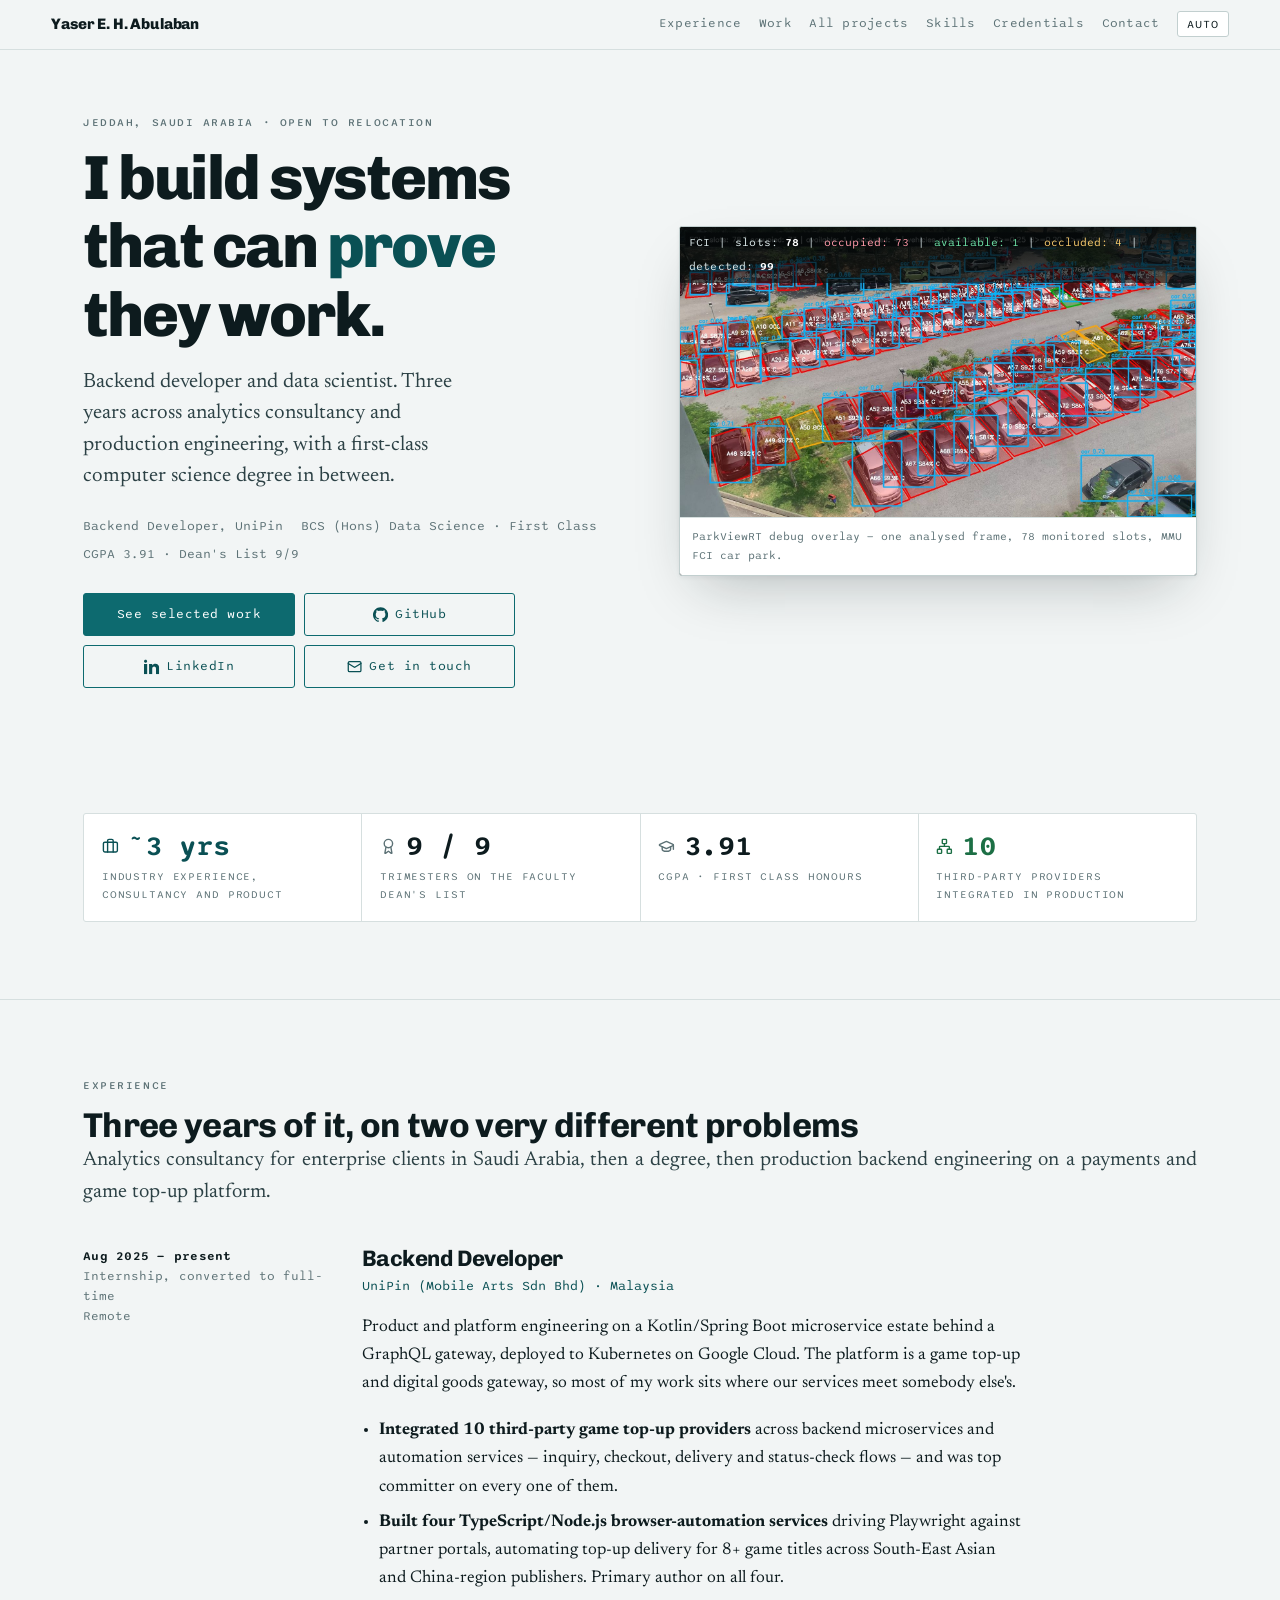
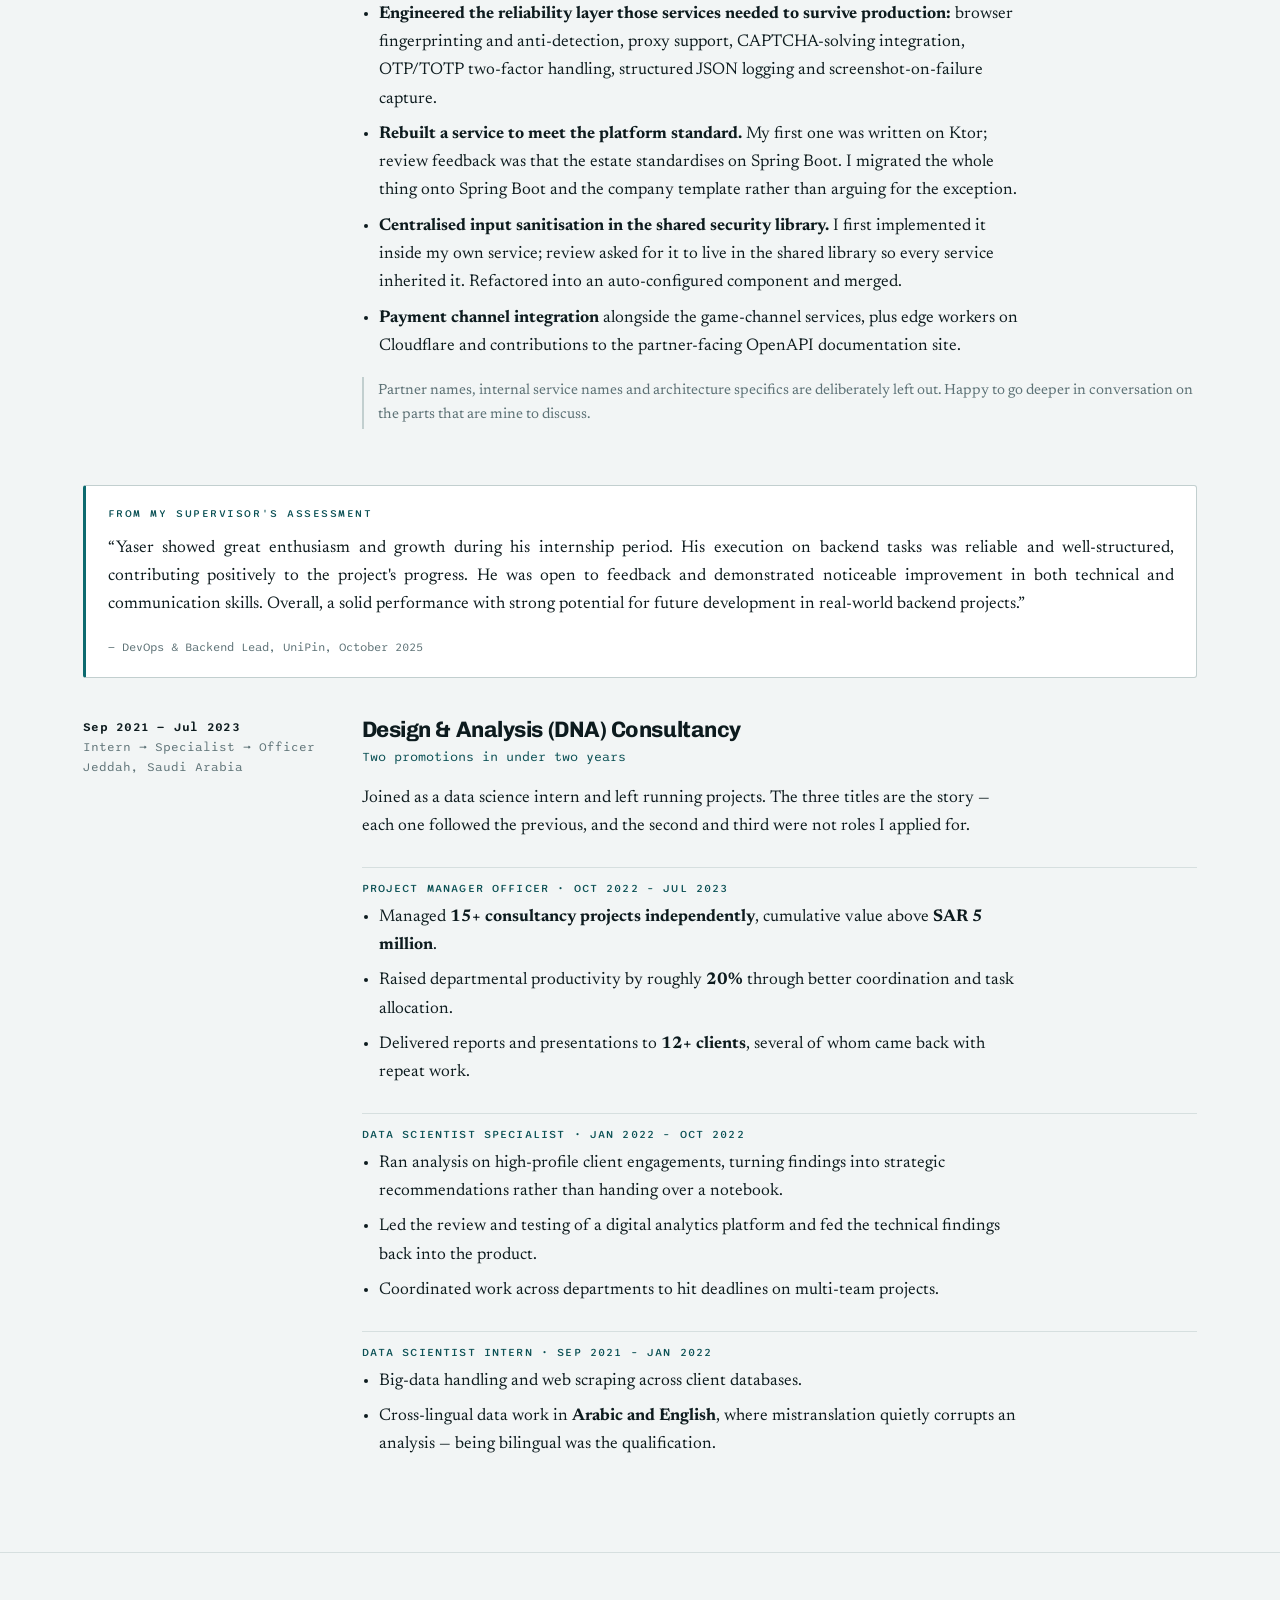
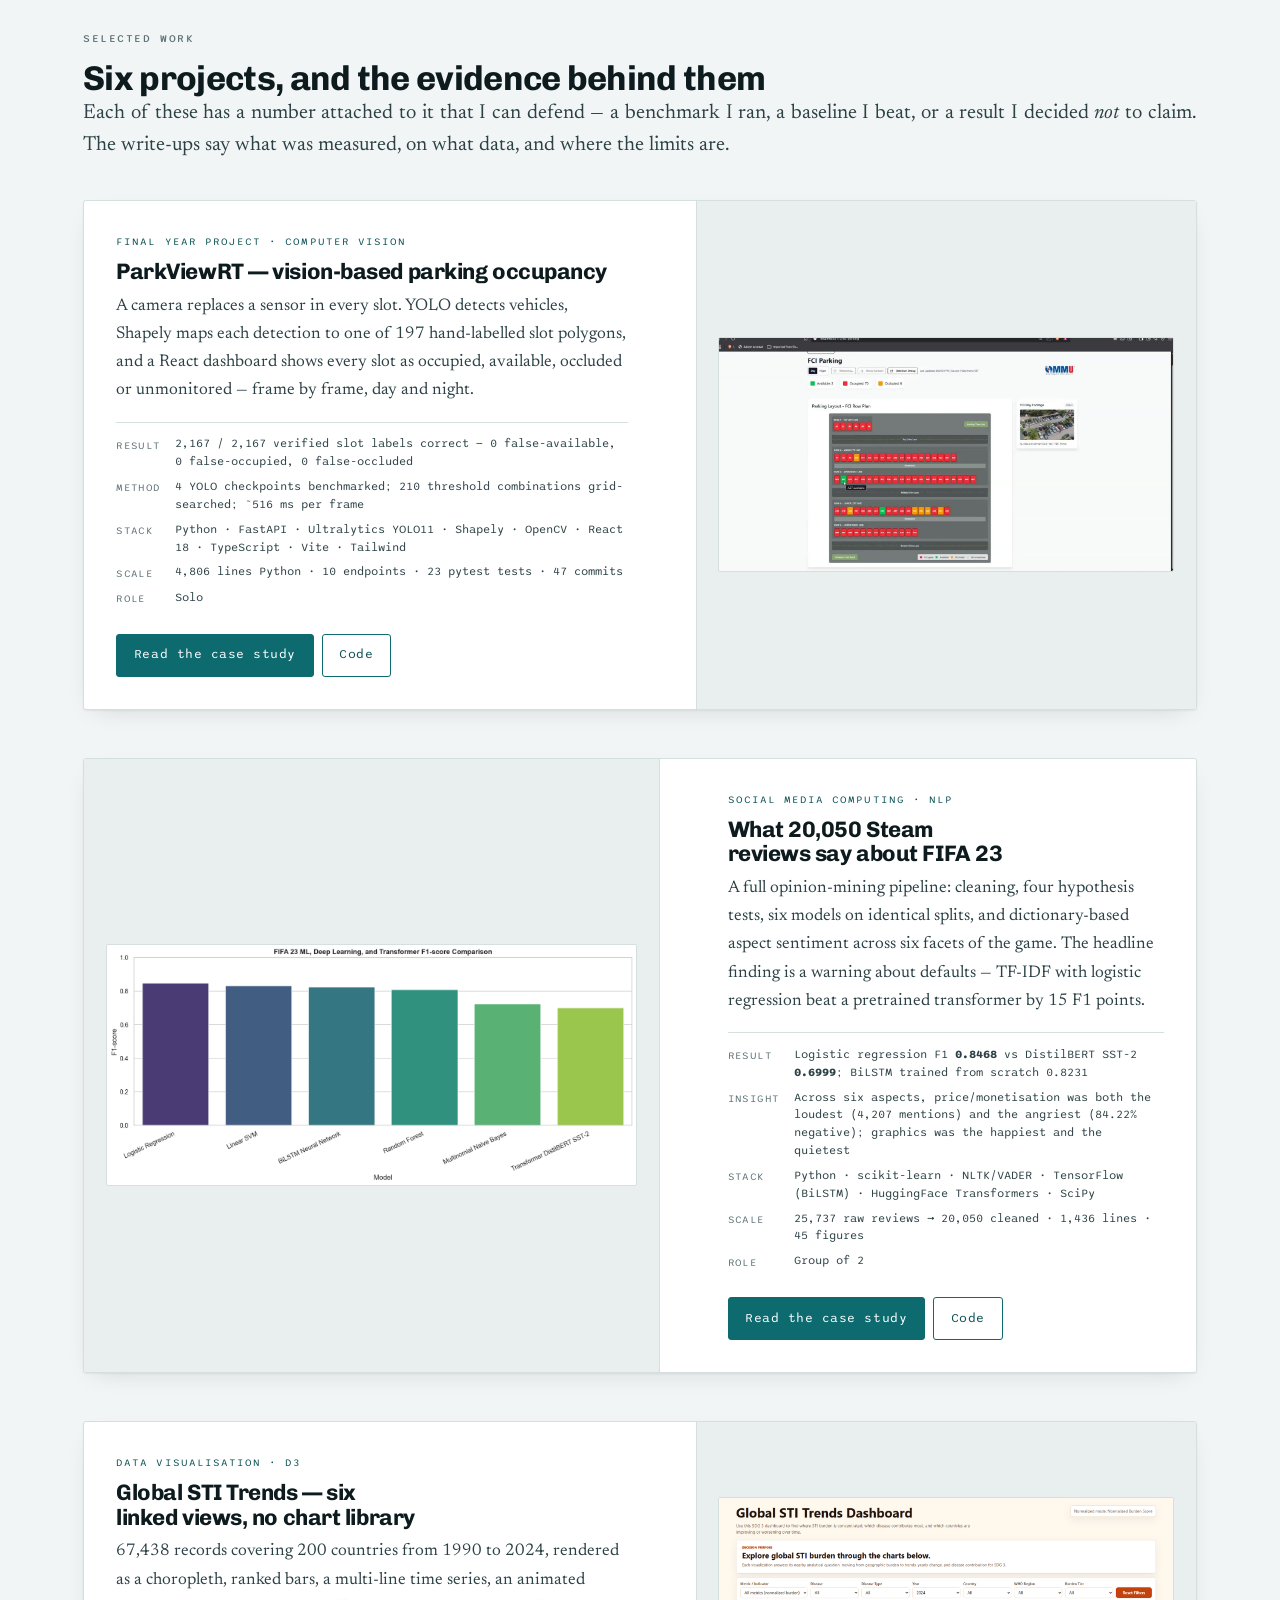
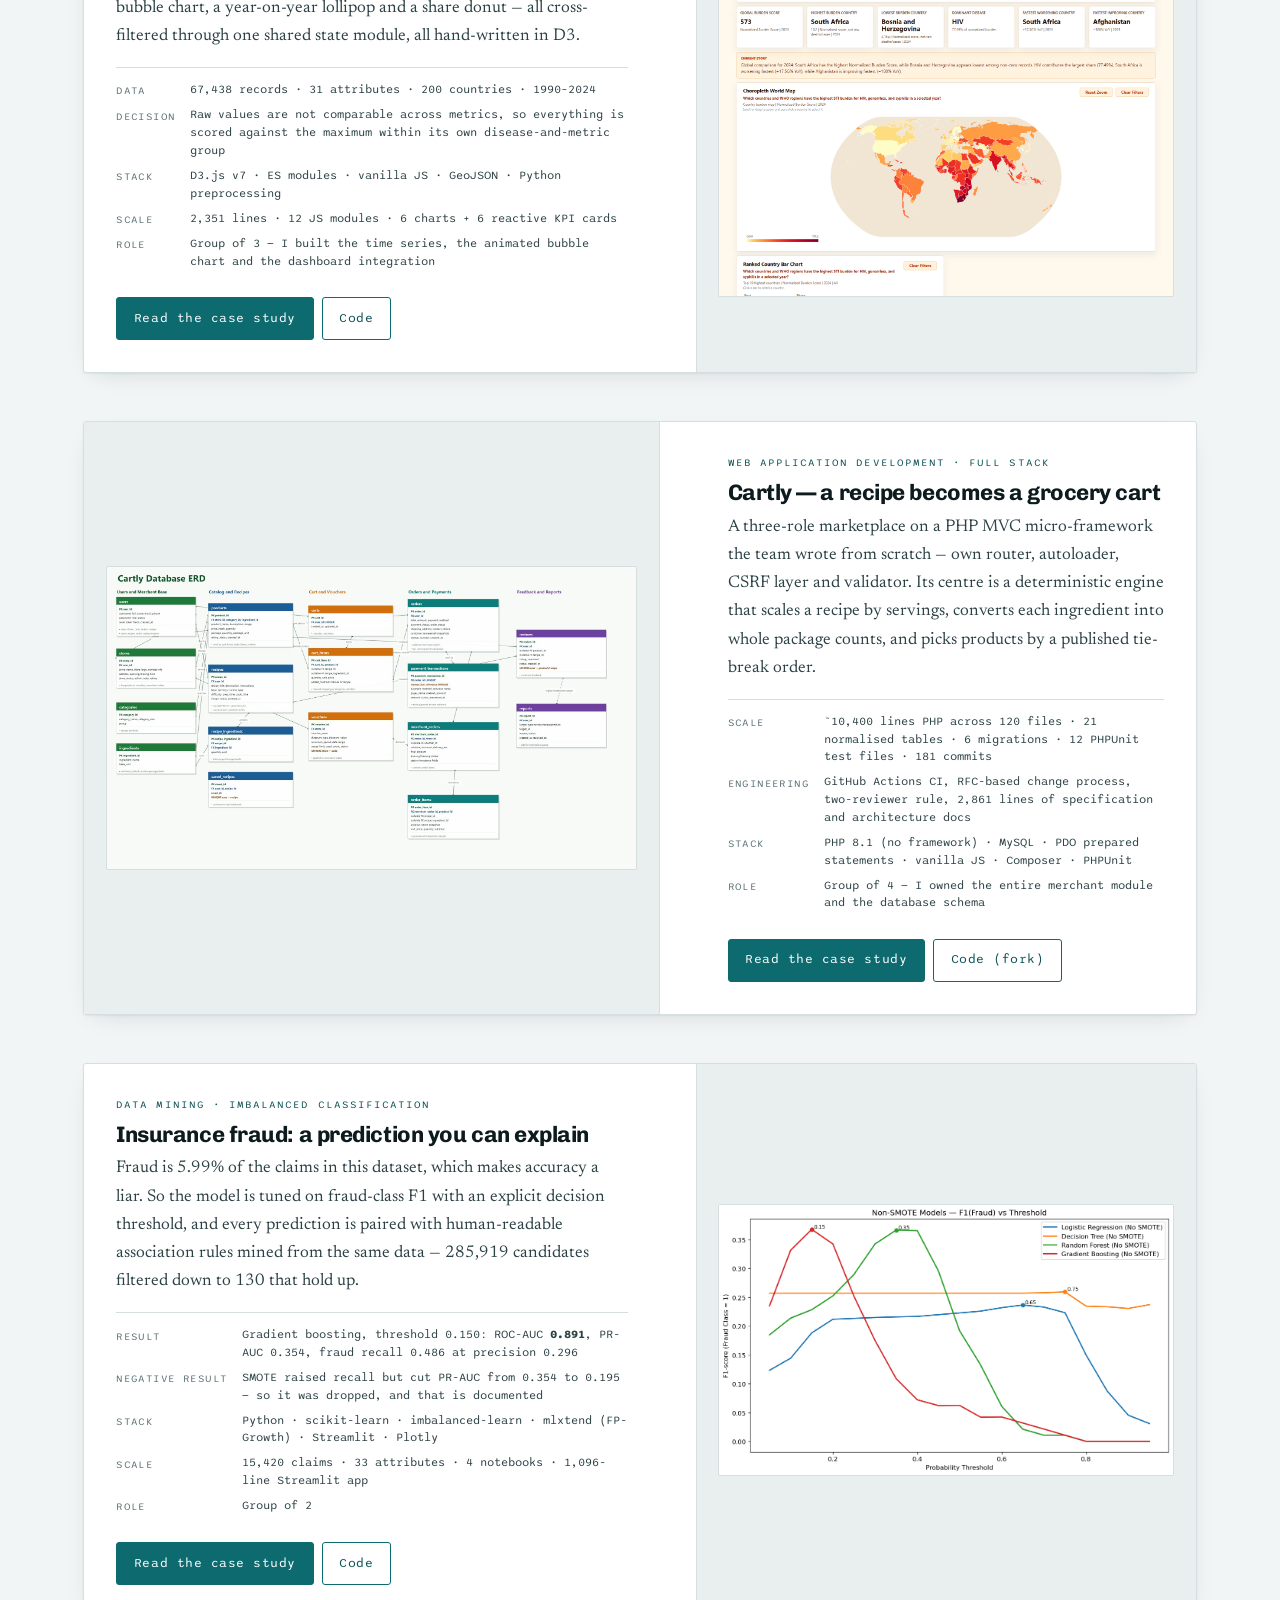
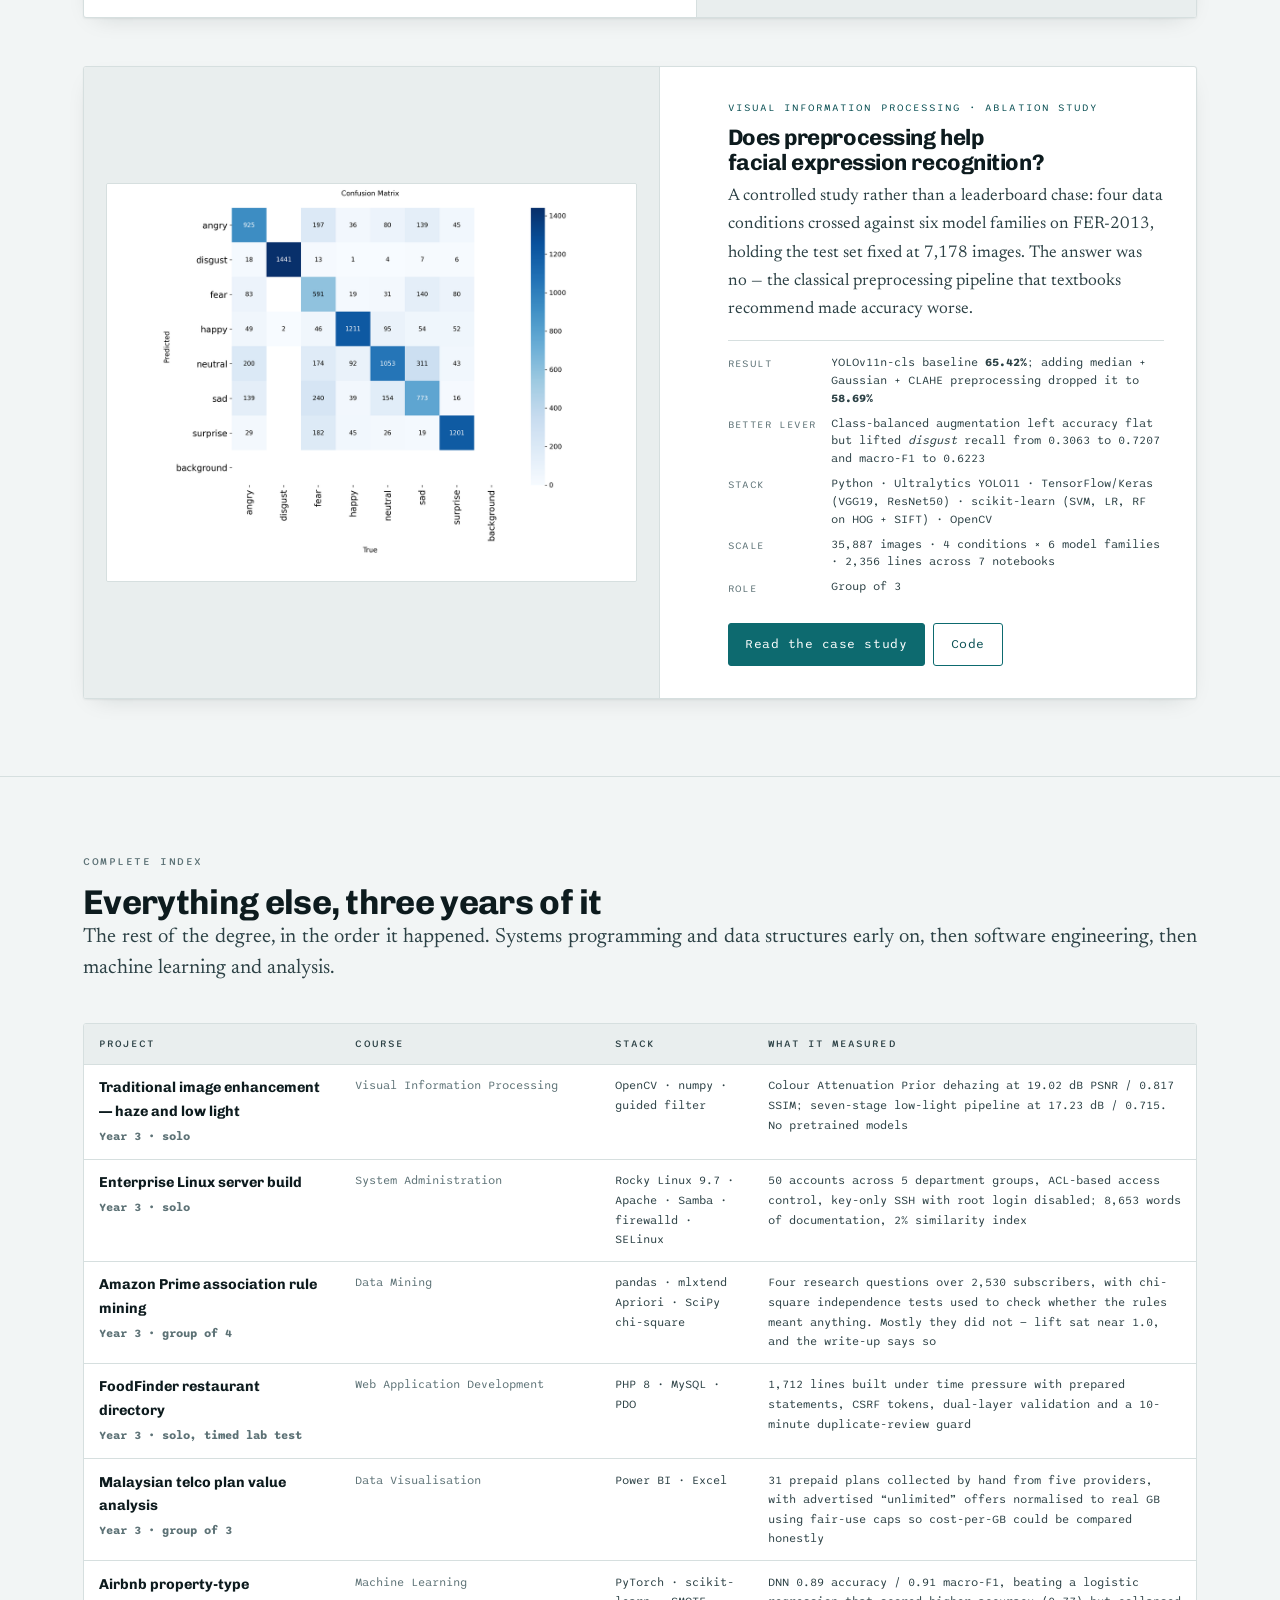
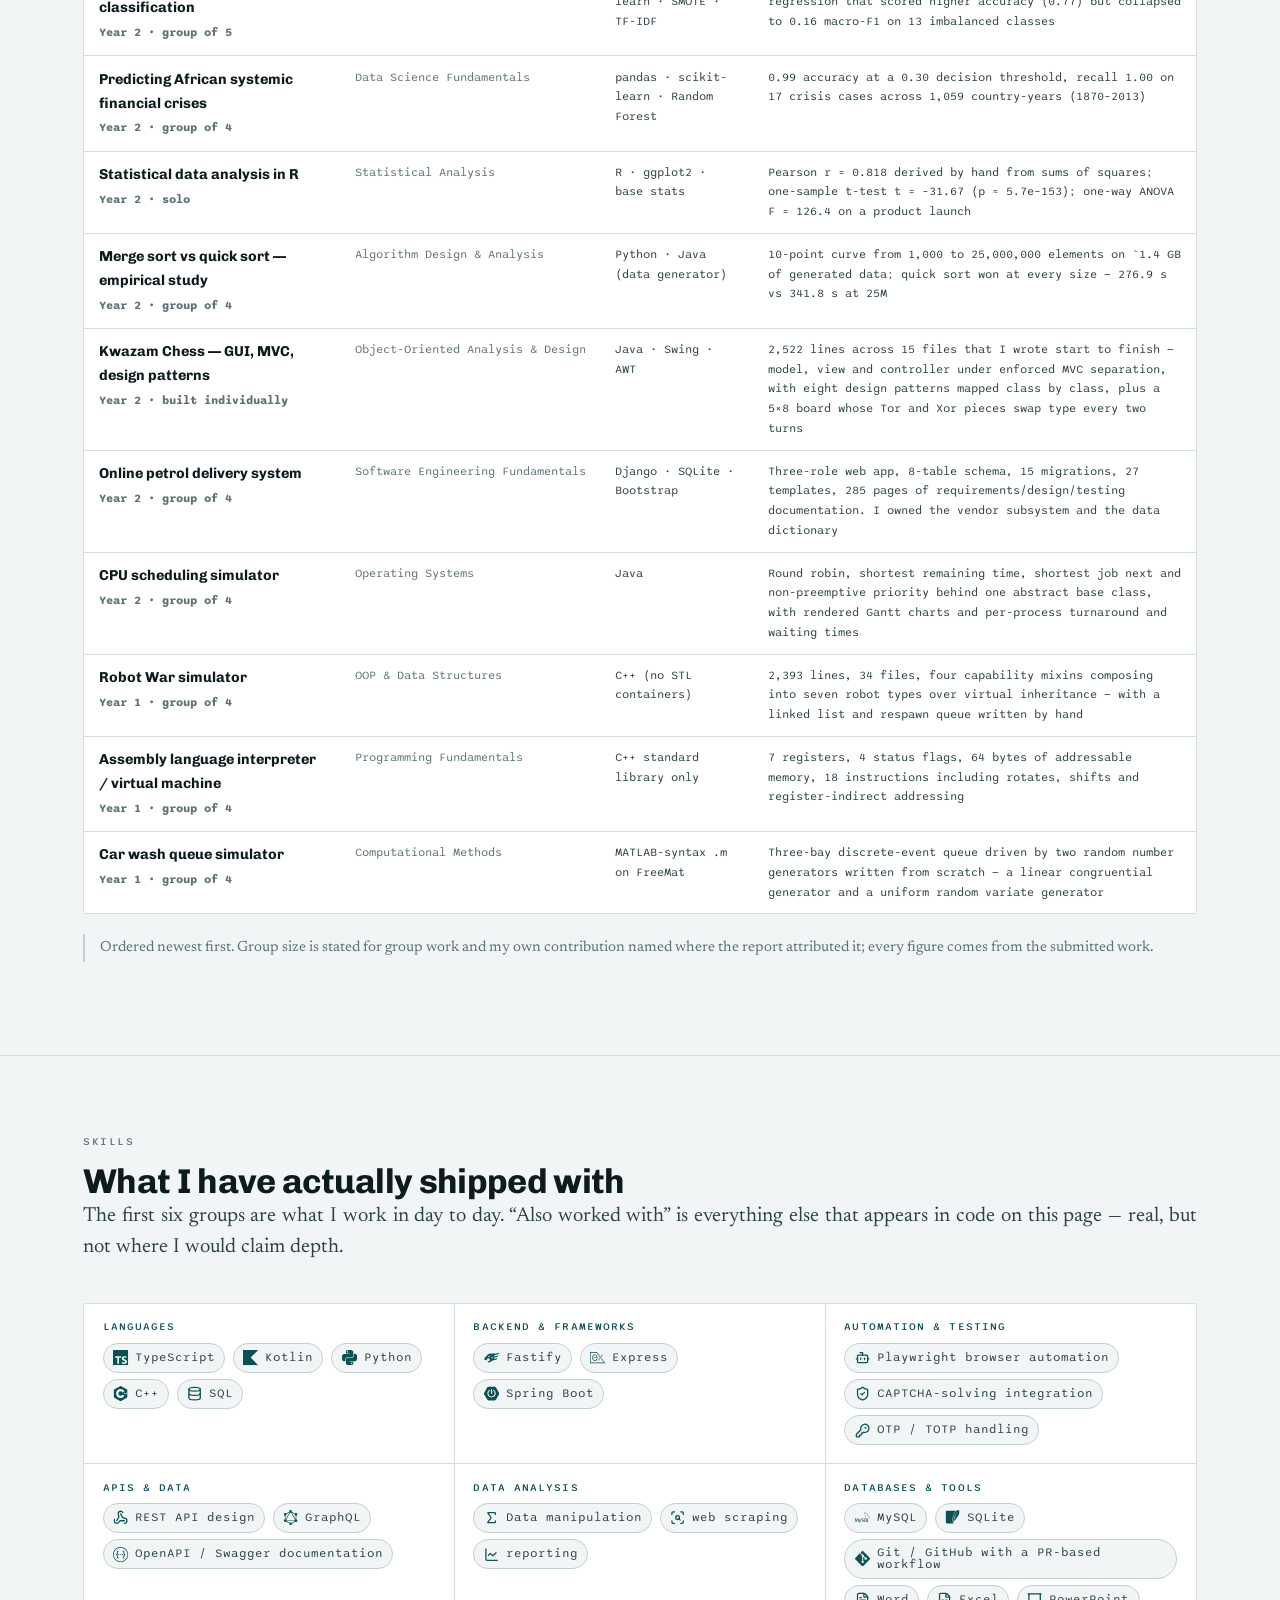
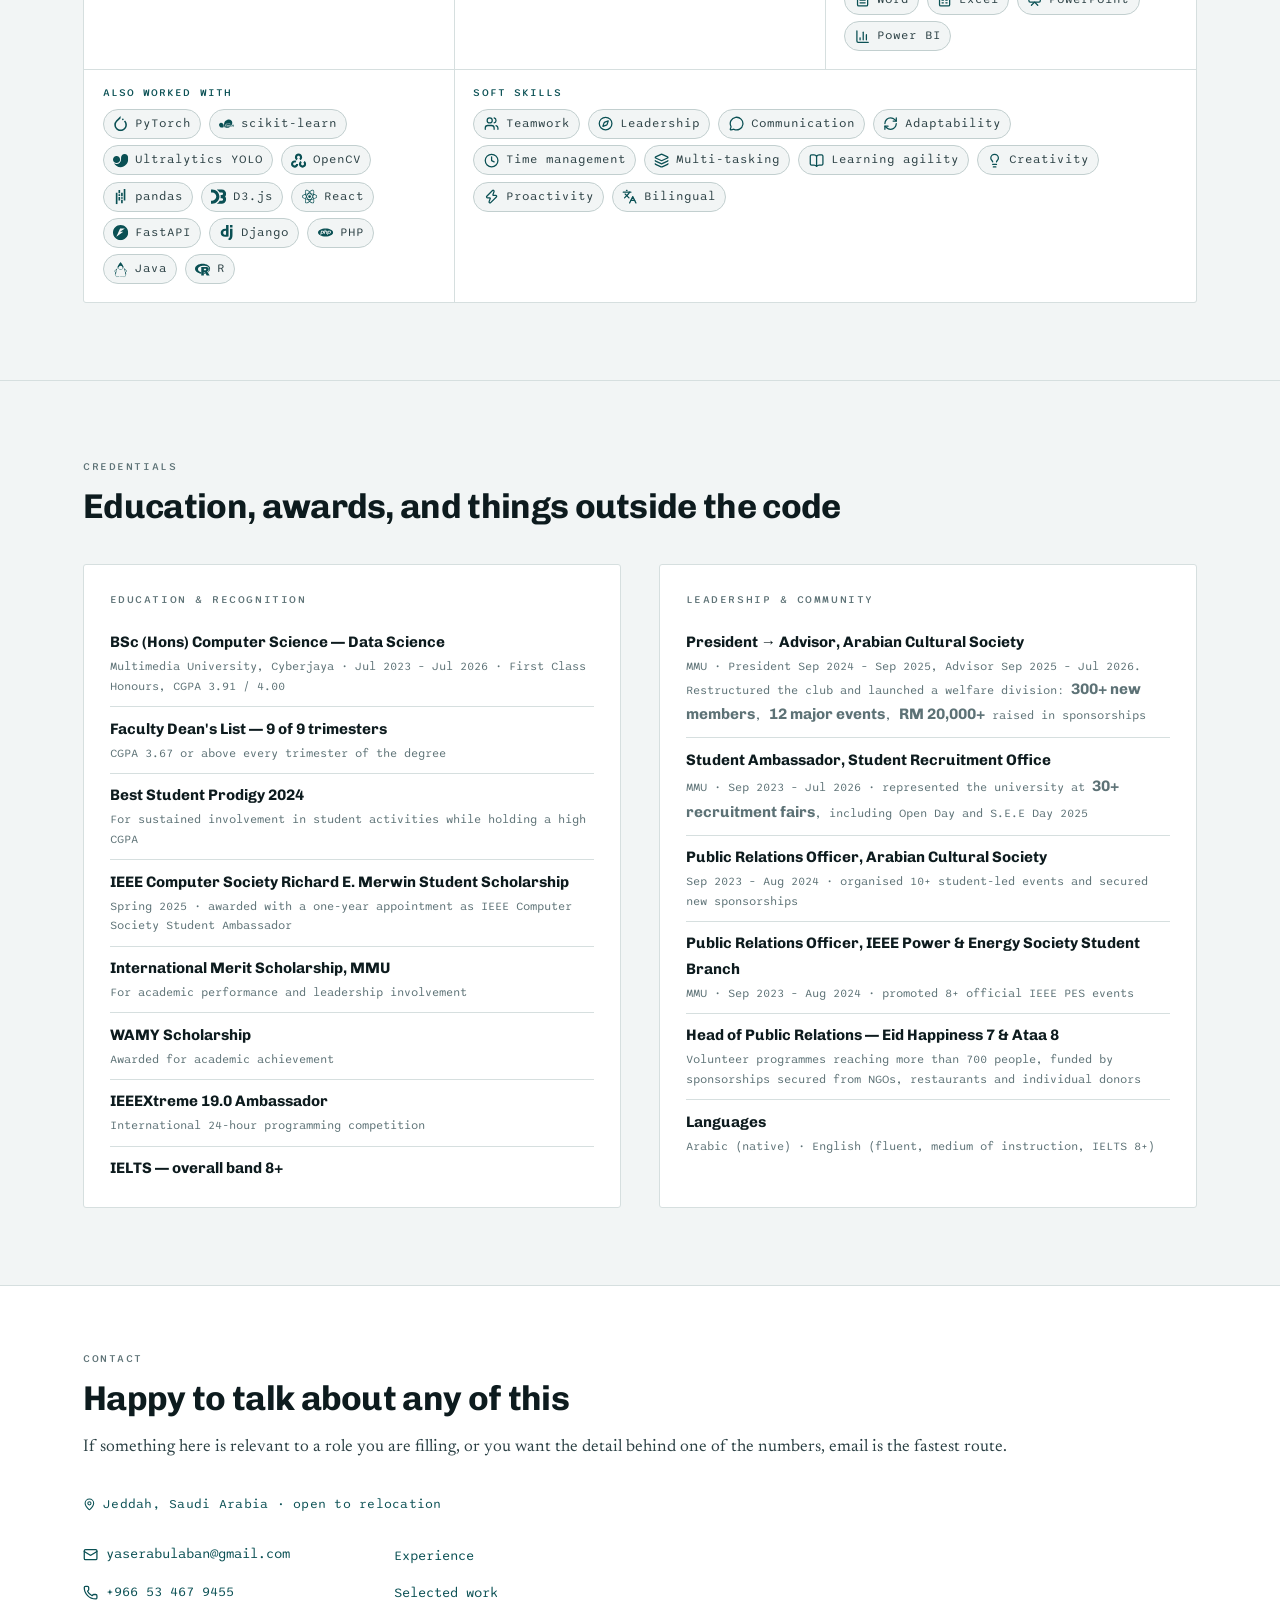
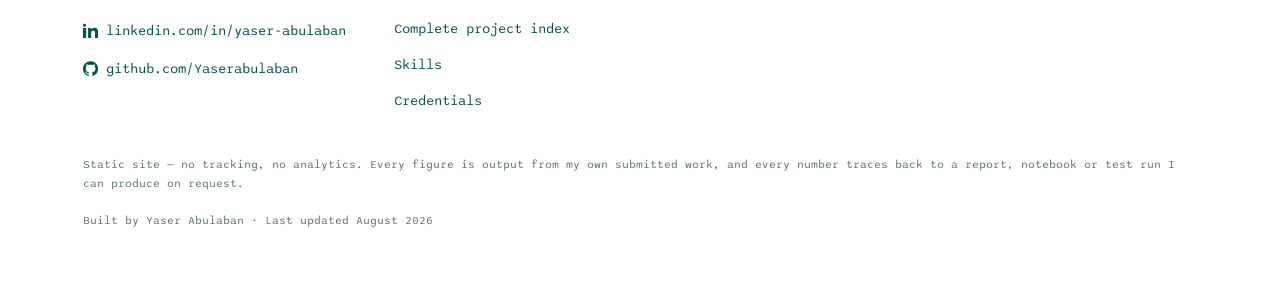
==== commit 269ee898: "Add a Skills nav link, drop the research proposal row - Skills now has its own shortcut in the heade" ====
--- a/index.html
+++ b/index.html
@@ -84,6 +84,7 @@
     <a href="#experience">Experience</a>
     <a href="#work">Work</a>
     <a href="#index" class="opt">All projects</a>
+    <a href="#skills" class="opt">Skills</a>
     <a href="#credentials" class="opt">Credentials</a>
     <a href="#contact">Contact</a>
     <button class="themetoggle" type="button">Auto</button>
@@ -475,12 +476,6 @@
             <td class="c">Operating Systems</td>
             <td class="s">Java</td>
             <td class="m">Round robin, shortest remaining time, shortest job next and non-preemptive priority behind one abstract base class, with rendered Gantt charts and per-process turnaround and waiting times</td>
-          </tr>
-          <tr>
-            <td class="t">Hybrid blockchain consent management for health records<br><span class="c">Year 2 · group of 4</span></td>
-            <td class="c">Research Methods in CS</td>
-            <td class="s">LaTeX · BibTeX · Hyperledger Fabric (proposed)</td>
-            <td class="m">A nine-page research proposal with gap analysis over six peer-reviewed papers, three candidate directions weighed against each other, and a costed methodology</td>
           </tr>
           <tr>
             <td class="t">Robot War simulator<br><span class="c">Year 1 · group of 4</span></td>
